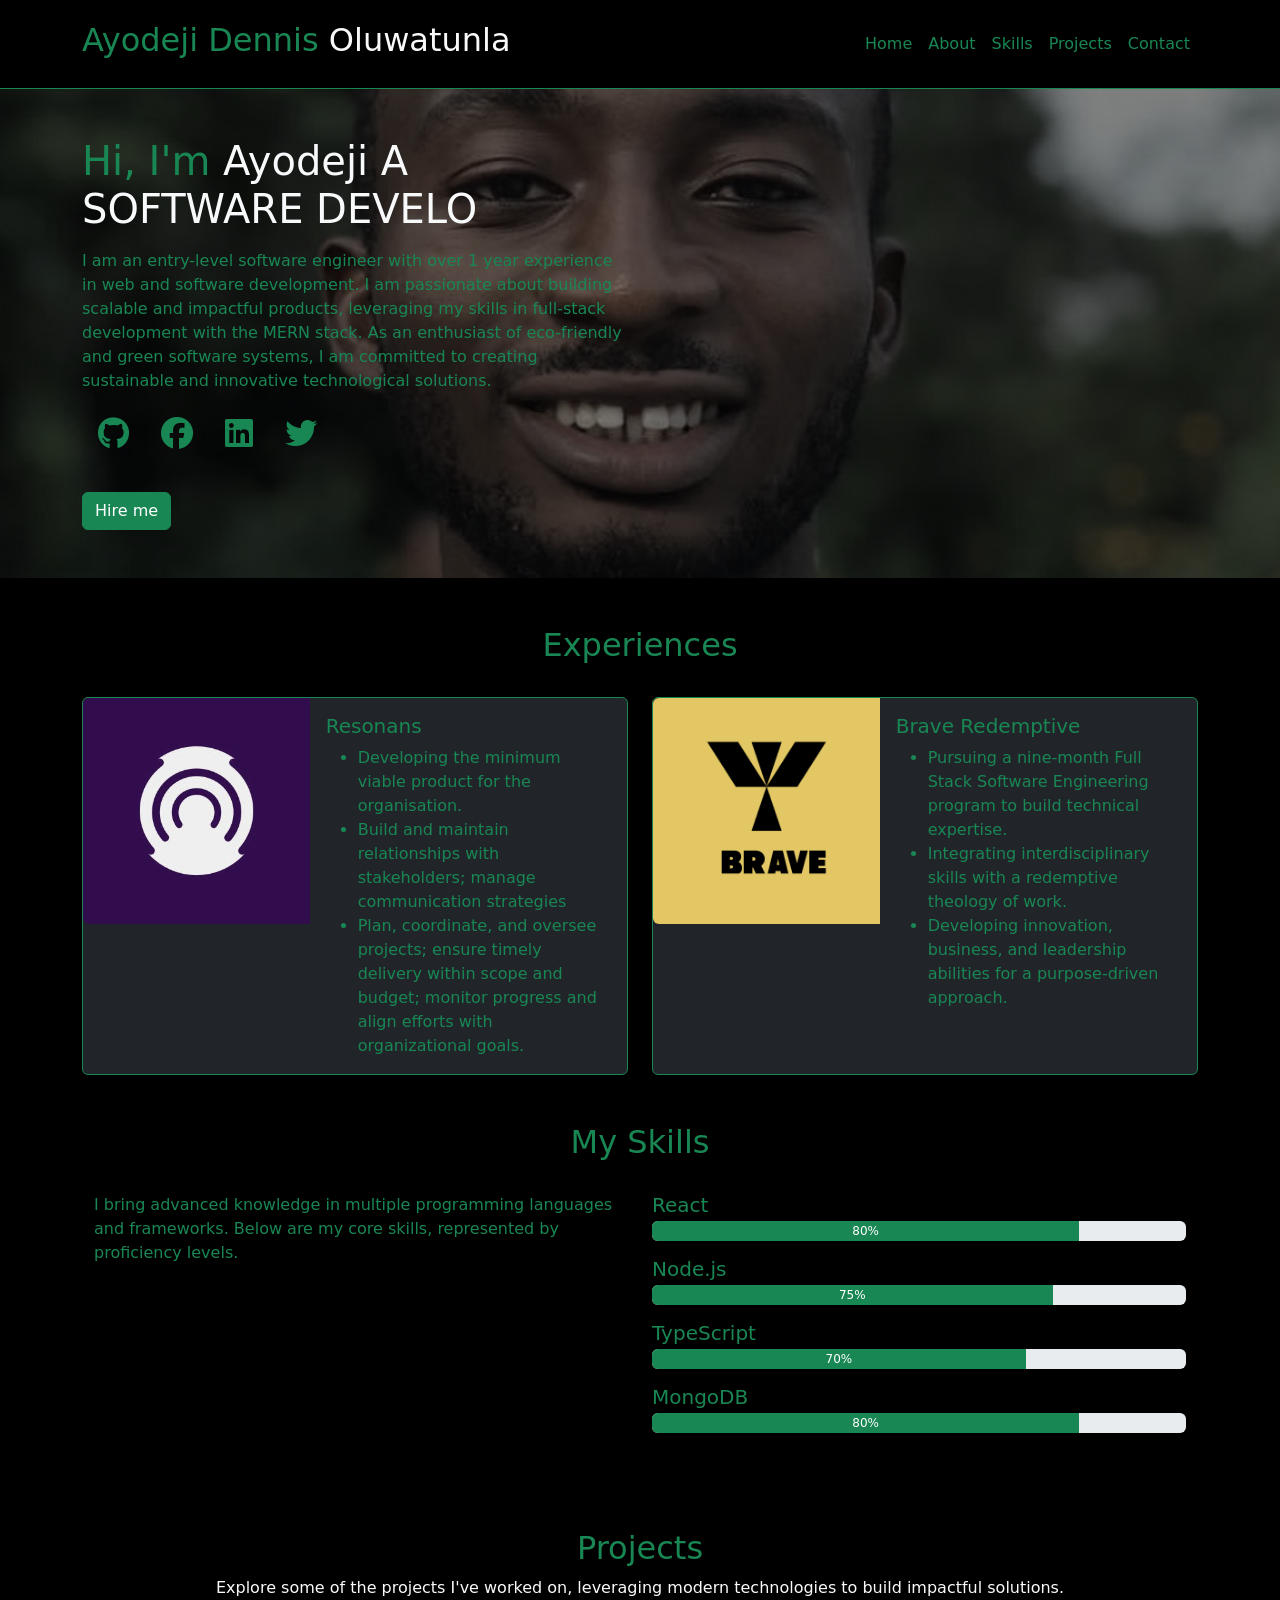
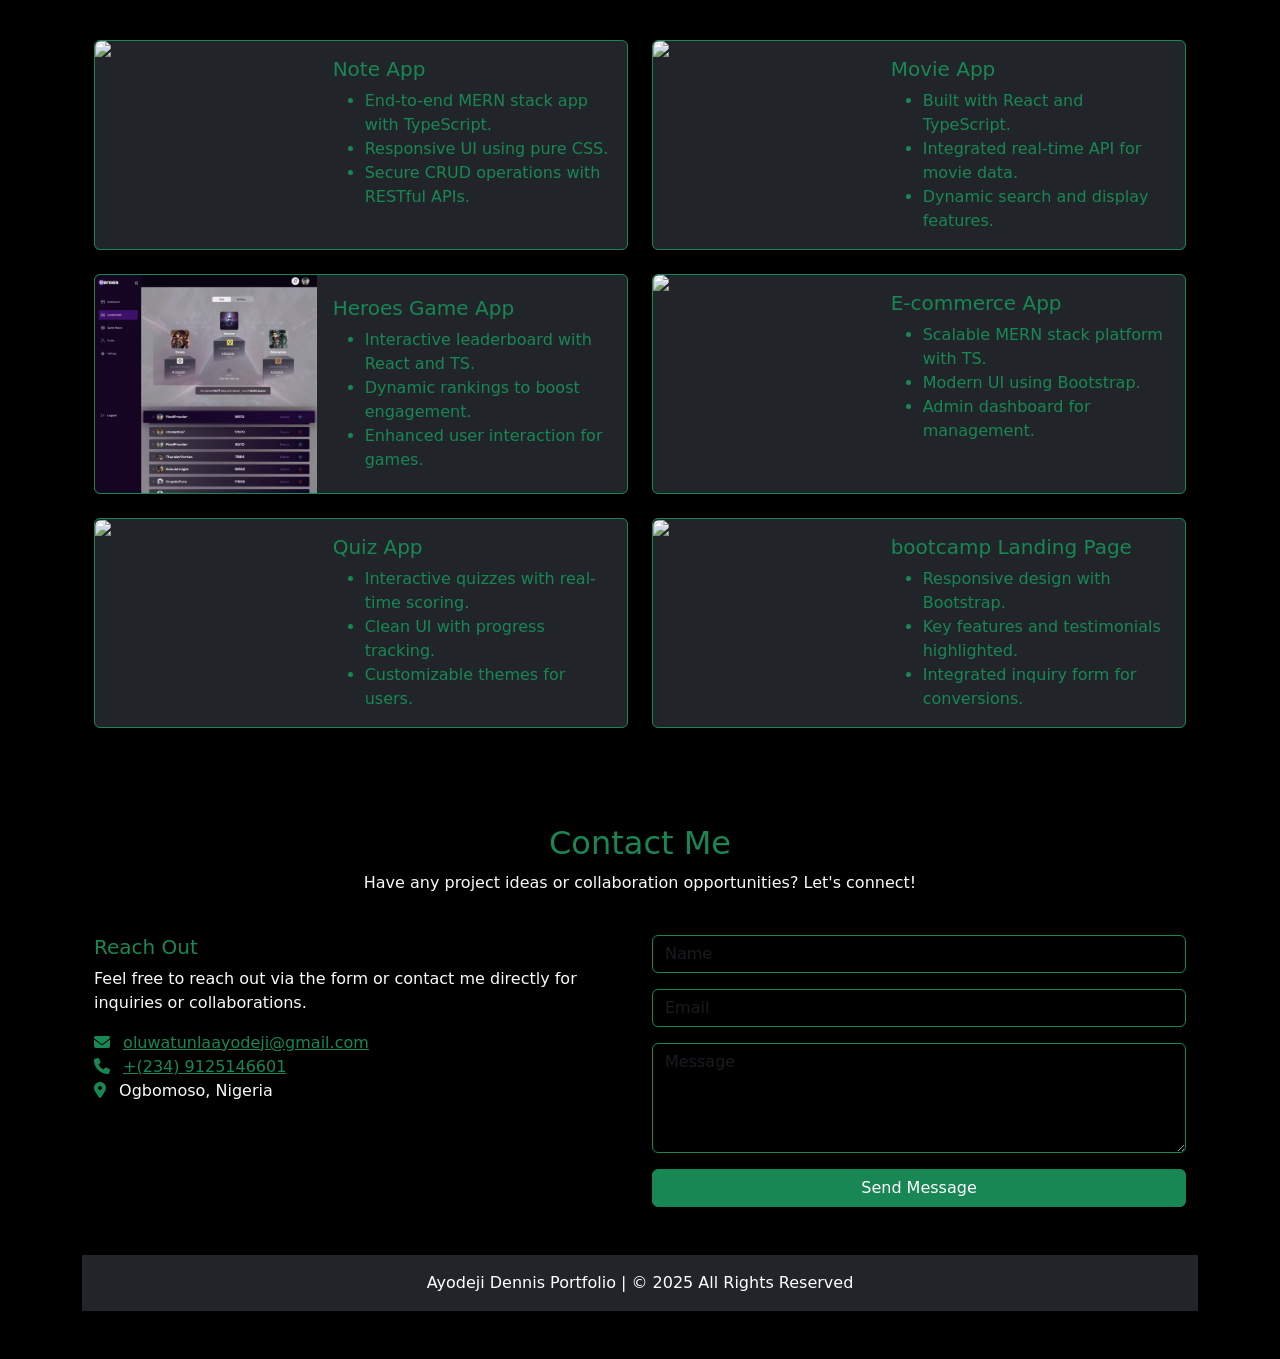
==== index.html @ 6755576b "game added" ====
<!DOCTYPE html>
<html lang="en" class="no-js">
<head>

  <head>
    <meta charset="UTF-8" />
    <meta name="viewport" content="width=device-width, initial-scale=1.0" />
    <link
      href="https://cdn.jsdelivr.net/npm/bootstrap@5.3.0-alpha1/dist/css/bootstrap.min.css"
      rel="stylesheet" />
    <link
      rel="stylesheet"
      href="https://cdnjs.cloudflare.com/ajax/libs/font-awesome/6.5.1/css/all.min.css" />
    <link rel="stylesheet" href="https://unpkg.com/aos@next/dist/aos.css" />
    <link rel="stylesheet" href="style.css" />
    <title>Ayodeji Portfolio</title>
  </head>
  <body>
    <nav
      class="navbar navbar-expand-lg bg-black sticky-top py-3 border-bottom border-success">
      <div class="container">
        <!-- Navbar Brand -->
        <a class="navbar-brand text-success" href="#">
          <h2>Ayodeji Dennis<span class="text-light"> Oluwatunla</span></h2>
        </a>

        <!-- Navbar Toggle Button -->
        <button
          class="navbar-toggler border border-success text-success"
          type="button"
          data-bs-toggle="collapse"
          data-bs-target="#navbarNav"
          aria-controls="navbarNav"
          aria-expanded="false"
          aria-label="Toggle navigation">
          <span class="navbar-toggler-icon"></span>
        </button>

        <!-- Navbar Links -->
        <div class="collapse navbar-collapse" id="navbarNav">
          <ul class="navbar-nav ms-auto">
            <li class="nav-item">
              <a
                class="nav-link text-success"
                href="#home"
                aria-label="Go to Home section"
                >Home</a
              >
            </li>
            <li class="nav-item">
              <a
                class="nav-link text-success"
                href="#about"
                aria-label="Go to About section"
                >About</a
              >
            </li>
            <li class="nav-item">
              <a
                class="nav-link text-success"
                href="#skills"
                aria-label="Go to Skills section"
                >Skills</a
              >
            </li>
            <li class="nav-item">
              <a
                class="nav-link text-success"
                href="#projects"
                aria-label="Go to Projects section"
                >Projects</a
              >
            </li>
            <li class="nav-item">
              <a
                class="nav-link text-success"
                href="#contacts"
                aria-label="Go to Contact section"
                >Contact</a
              >
            </li>
          </ul>
        </div>
      </div>
    </nav>

    <section class="main-container py-5 bg-black text-light" id="home">
      <div class="container">
        <div class="row align-items-center">
          <!-- Text Section -->
          <div class="col-md-6" data-aos="fade-left">
            <h1 class="text-success">
              Hi, I'm <span class=" typewriter-text text-light"> Ayodeji</span>
            </h1>
            <div class="typewriter my-3">
             
            </div>
            <p class="text-success">
              I am an entry-level software engineer with over 1 year 
              experience in web and software development. I am passionate about
              building scalable and impactful products, leveraging my skills in
              full-stack development with the MERN stack. As an enthusiast of
              eco-friendly and green software systems, I am committed to
              creating sustainable and innovative technological solutions.
            </p>
            <!-- Social Links -->
            <div
              class="social-links d-flex justify-content-center justify-content-md-start flex-wrap mt-4">
              <a
                href="https://github.com/luwaden"
                class="text-success px-3 mb-3"
                aria-label="GitHub">
                <i class="fa-brands fa-github fa-2x"></i>
              </a>
              <a
                href="https://facebook.com/dennis-oluwatunla"
                class="text-success px-3"
                aria-label="Facebook">
                <i class="fa-brands fa-facebook fa-2x"></i>
              </a>
              <a
                href="https://www.linkedin.com/in/ayodeji-dennis-oluwatunla/"
                class="text-success px-3"
                aria-label="LinkedIn">
                <i class="fa-brands fa-linkedin fa-2x"></i>
              </a>
              <a
                href="https://x.com/Luwaden1"
                class="text-success px-3"
                aria-label="Twitter">
                <i class="fa-brands fa-twitter fa-2x"></i>
              </a>
            </div>
            <!-- Call to Action Button -->
            <a href="wa.me/+2349125146601">
              <button
                class="btn btn-success mt-4"
                aria-label="Hire me through WhatsApp">
                Hire me
              </button>
            </a>
          </div>
        </div>
      </div>
    </section>

    <!-- experiences -->

    <section
      class="project py-5 bg-black"
      id="projects"
      aria-label="View my projects">
      <div class="container">
        <!-- Section Heading -->
        <div class="row mb-4">
          <div class="col text-center">
            <h2 class="text-success">Experiences</h2>
          </div>
        </div>

        <!-- Experiences Grid -->
        <section class="row row-cols-1 row-cols-md-2 g-4">
          <!-- Experiences Template -->
          <div class="col">
            <a
              href="https://www.linkedin.com/company/theresonans/"
              class="text-decoration-none">
              <div
                class="card h-100 border border-success rounded shadow-sm hover-effect bg-dark">
                <div class="row g-0">
                  <div class="col-md-5">
<img
  src="/img/resonan  2.jpg"
  alt="Note App Preview"
  class="img-fluid rounded-start" />

                  </div>
                  <div class="col-md-7 d-flex align-items-center">
                    <div class="card-body text-success">
                      <h5 class="card-title">Resonans</h5>
                      <ul class="mb-0">
                        <li>Developing the minimum viable product for the organisation.</li>
                        <li>Build and maintain relationships with stakeholders; manage communication strategies</li>
                        <li>Plan, coordinate, and oversee projects; ensure timely delivery within scope and budget; monitor progress and align efforts with organizational goals.</li>
                      </ul>
                    </div>
                  </div>
                </div>
              </div>
            </a>
          </div>

          <!-- Movie App -->
          <div class="col">
            <a href="https://www.linkedin.com/company/braveredemptive/" class="text-decoration-none">
              <div
                class="card h-100 border border-success rounded shadow-sm hover-effect bg-dark">
                <div class="row g-0">
                  <div class="col-md-5">
<img
  src="/img/Brave_logo.png"
  alt="Movie App Preview"
  class="img-fluid rounded-start" />

                  </div>
                  <div class="col-md-7 d-flex align-items-center">
                    <div class="card-body text-success">
                      <h5 class="card-title">Brave Redemptive</h5>
                      <ul class="mb-0">
                        <li>Pursuing a nine-month Full Stack Software Engineering program to build technical expertise.</li>
                        <li>Integrating interdisciplinary skills with a redemptive theology of work.</li>
                        <li>Developing innovation, business, and leadership abilities for a purpose-driven approach.</li>
                      </ul>
                    </div>
                  </div>
                </div>
              </div>
            </a>
          </div>
        </section>
         
          
    <!-- Skills Section -->
    <section
      class="skills py-5 bg-black text-success"
      id="skills"
      aria-label="Know my core skills">
      <div class="container">
        <!-- Section Heading -->
        <div class="row mb-4" data-aos="fade-up">
          <div class="col text-center">
            <h2>My Skills</h2>
          </div>
        </div>

        <!-- Skills Description -->
        <div class="row">
          <div class="col-md-6" data-aos="fade-right">
            <p>
              I bring advanced knowledge in multiple programming languages and
              frameworks. Below are my core skills, represented by proficiency
              levels.
            </p>
          </div>

          <!-- Skills Progress Bars -->
          <div class="col-md-6">
            <div class="row gy-3">
              <!-- React -->
              <div class="col-12" data-aos="fade-up">
                <h5 class="mb-1">React</h5>
                <div class="progress" style="height: 20px">
                  <div
                    class="progress-bar bg-success"
                    role="progressbar"
                    style="width: 80%"
                    aria-valuenow="80"
                    aria-valuemin="0"
                    aria-valuemax="100">
                    80%
                  </div>
                </div>
              </div>
              <!-- Node.js -->
              <div class="col-12" data-aos="fade-up" data-aos-delay="100">
                <h5 class="mb-1">Node.js</h5>
                <div class="progress" style="height: 20px">
                  <div
                    class="progress-bar bg-success"
                    role="progressbar"
                    style="width: 75%"
                    aria-valuenow="75"
                    aria-valuemin="0"
                    aria-valuemax="100">
                    75%
                  </div>
                </div>
              </div>
              <!-- TypeScript -->
              <div class="col-12" data-aos="fade-up" data-aos-delay="200">
                <h5 class="mb-1">TypeScript</h5>
                <div class="progress" style="height: 20px">
                  <div
                    class="progress-bar bg-success"
                    role="progressbar"
                    style="width: 70%"
                    aria-valuenow="70"
                    aria-valuemin="0"
                    aria-valuemax="100">
                    70%
                  </div>
                </div>
              </div>
              <!-- MongoDB -->
              <div class="col-12" data-aos="fade-up" data-aos-delay="300">
                <h5 class="mb-1">MongoDB</h5>
                <div class="progress" style="height: 20px">
                  <div
                    class="progress-bar bg-success"
                    role="progressbar"
                    style="width: 80%"
                    aria-valuenow="60"
                    aria-valuemin="0"
                    aria-valuemax="100">
                    80%
                  </div>
                </div>
              </div>
            </div>
          </div>
        </div>
      </div>
    </section>

    <!-- Project section -->
    <section
      class="project py-5 bg-black"
      id="projects"
      aria-label="View my projects">
      <div class="container">
        <!-- Section Heading -->
        <div class="row mb-4">
          <div class="col text-center">
            <h2 class="text-success">Projects</h2>
            <p class="text-light">
              Explore some of the projects I've worked on, leveraging modern
              technologies to build impactful solutions.
            </p>
          </div>
        </div>

        <!-- Projects Grid -->
        <div class="row row-cols-1 row-cols-md-2 g-4">
          <!-- Project Card Template -->
          <div class="col">
            <a href="note-app.html" class="text-decoration-none">
              <div
                class="card h-100 border border-success rounded shadow-sm hover-effect bg-dark">
                <div class="row g-0">
                  <div class="col-md-5">
                    <img
                      src="https://plus.unsplash.com/premium_photo-1681487870238-4a2dfddc6bcb?w=500&auto=format&fit=crop&q=60"
                      alt="Note App Preview"
                      class="img-fluid h-100 rounded-start" />
                  </div>
                  <div class="col-md-7 d-flex align-items-center">
                    <div class="card-body text-success">
                      <h5 class="card-title">Note App</h5>
                      <ul class="mb-0">
                        <li>End-to-end MERN stack app with TypeScript.</li>
                        <li>Responsive UI using pure CSS.</li>
                        <li>Secure CRUD operations with RESTful APIs.</li>
                      </ul>
                    </div>
                  </div>
                </div>
              </div>
            </a>
          </div>

          <!-- Movie App -->
          <div class="col">
            <a href="movie-app.html" class="text-decoration-none">
              <div
                class="card h-100 border border-success rounded shadow-sm hover-effect bg-dark">
                <div class="row g-0">
                  <div class="col-md-5">
                    <img
                      src="https://images.unsplash.com/photo-1735212769704-d03b95dd1a14?w=500&auto=format&fit=crop&q=60"
                      alt="Movie App Preview"
                      class="img-fluid h-100 rounded-start" />
                  </div>
                  <div class="col-md-7 d-flex align-items-center">
                    <div class="card-body text-success">
                      <h5 class="card-title">Movie App</h5>
                      <ul class="mb-0">
                        <li>Built with React and TypeScript.</li>
                        <li>Integrated real-time API for movie data.</li>
                        <li>Dynamic search and display features.</li>
                      </ul>
                    </div>
                  </div>
                </div>
              </div>
            </a>
          </div>

          <!-- Heroes Game App -->
          <div class="col">
            <a href="heroes-game-app.html" class="text-decoration-none">
              <div
                class="card h-100 border border-success rounded shadow-sm hover-effect bg-dark">
                <div class="row g-0">
                  <div class="col-md-5">
                    <img
                      src="/img/WhatsApp Image 2025-01-23 at 00.24.17.jpeg"
                      alt="Heroes Game App Preview"
                      class="img-fluid h-100 rounded-start" />
                  </div>
                  <div class="col-md-7 d-flex align-items-center">
                    <div class="card-body text-success">
                      <h5 class="card-title">Heroes Game App</h5>
                      <ul class="mb-0">
                        <li>Interactive leaderboard with React and TS.</li>
                        <li>Dynamic rankings to boost engagement.</li>
                        <li>Enhanced user interaction for games.</li>
                      </ul>
                    </div>
                  </div>
                </div>
              </div>
            </a>
          </div>

          <!-- E-commerce App -->
          <div class="col">
            <a href="ecommerce-app.html" class="text-decoration-none">
              <div
                class="card h-100 border border-success rounded shadow-sm hover-effect bg-dark">
                <div class="row g-0">
                  <div class="col-md-5">
                    <img
                      src="https://plus.unsplash.com/premium_photo-1683758825237-de2f8946dd91?w=500&auto=format&fit=crop&q=60"
                      alt="E-commerce App Preview"
                      class="img-fluid h-100 rounded-start" />
                  </div>
                  <div class="col-md-7 d-flex align-items-center">
                    <div class="card-body text-success">
                      <h5 class="card-title">E-commerce App</h5>
                      <ul class="mb-0">
                        <li>Scalable MERN stack platform with TS.</li>
                        <li>Modern UI using Bootstrap.</li>
                        <li>Admin dashboard for management.</li>
                      </ul>
                    </div>
                  </div>
                </div>
              </div>
            </a>
          </div>

          <div class="col">
            <a
              href="https://site-quiz-app.netlify.app/"
              class="text-decoration-none">
              <div
                class="card h-100 border border-success rounded shadow-sm hover-effect bg-dark">
                <div class="row g-0">
                  <div class="col-md-5">
                    <img
                      src="https://img.freepik.com/free-vector/web-questions-help-support-page-design_1017-26766.jpg?uid=R184024192&ga=GA1.1.1900077938.1737512940&semt=ais_hybrid"
                      alt="Quiz App Preview"
                      class="img-fluid h-100 rounded-start" />
                  </div>
                  <div class="col-md-7 d-flex align-items-center">
                    <div class="card-body text-success">
                      <h5 class="card-title">Quiz App</h5>
                      <ul class="mb-0">
                        <li>Interactive quizzes with real-time scoring.</li>
                        <li>Clean UI with progress tracking.</li>
                        <li>Customizable themes for users.</li>
                      </ul>
                    </div>
                  </div>
                </div>
              </div>
            </a>
          </div>

          <div class="col">
            <a
              href="https://bootcamp-landingpage.netlify.app/"
              class="text-decoration-none">
              <div
                class="card h-100 border border-success rounded shadow-sm hover-effect bg-dark">
                <div class="row g-0">
                  <div class="col-md-5">
                    <img
                      src="https://plus.unsplash.com/premium_photo-1720746439912-d1329b89beba?w=500&auto=format&fit=crop&q=60&ixlib=rb-4.0.3&ixid=M3wxMjA3fDB8MHxzZWFyY2h8OXx8Ym9vdGNhbXAlMjBhcHB8ZW58MHx8MHx8fDA%3D/"
                      alt="Movie App Preview"
                      class="img-fluid h-100 rounded-start" />
                  </div>
                  <div class="col-md-7 d-flex align-items-center">
                    <div class="card-body text-success">
                      <h5 class="card-title">bootcamp Landing Page</h5>
                      <ul class="mb-0">
                        <li>Responsive design with Bootstrap.</li>
                        <li>Key features and testimonials highlighted.</li>
                        <li>Integrated inquiry form for conversions.</li>
                      </ul>
                    </div>
                  </div>
                </div>
              </div>
            </a>
          </div>
        </div>
      </div>
    </section>

    <!-- Contact Section -->
    <section class="contact py-5 bg-black text-success" id="contacts">
      <div class="container">
        <!-- Section Heading -->
        <div class="row mb-4" data-aos="fade-up">
          <div class="col text-center">
            <h2>Contact Me</h2>
            <p class="text-light">
              Have any project ideas or collaboration opportunities? Let's
              connect!
            </p>
          </div>
        </div>

        <!-- Contact Info and Form -->
        <div class="row text-center text-md-start">
          <!-- Contact Information -->
          <div class="col-md-6 mb-4 mb-md-0" data-aos="fade-right">
            <h5>Reach Out</h5>
            <p class="text-light">
              Feel free to reach out via the form or contact me directly for
              inquiries or collaborations.
            </p>
            <ul class="list-unstyled">
              <li>
                <i class="fa-solid fa-envelope me-2"></i>
                <a href="mailto:your-email@example.com" class="text-success"
                  >oluwatunlaayodeji@gmail.com</a
                >
              </li>
              <li>
                <i class="fa-solid fa-phone me-2"></i>
                <a href="tel:+1234567890" class="text-success"
                  >+(234) 9125146601</a
                >
              </li>
              <li>
                <i class="fa-solid fa-location-dot me-2"></i>
                <span class="text-light">Ogbomoso, Nigeria </span>
              </li>
            </ul>
          </div>

          <!-- Contact Form -->
          <div class="col-md-6" data-aos="fade-left">
            <form>
              <div class="mb-3">
                <input
                  type="text"
                  class="form-control border-success bg-black text-success"
                  placeholder="Name"
                  required />
              </div>
              <div class="mb-3">
                <input
                  type="email"
                  class="form-control border-success bg-black text-success"
                  placeholder="Email"
                  required />
              </div>
              <div class="mb-3">
                <textarea
                  class="form-control border-success bg-black text-success"
                  rows="4"
                  placeholder="Message"
                  required></textarea>
              </div>
              <button type="submit" class="btn btn-success w-100">
                Send Message
              </button>
            </form>
          </div>
        </div>
      </div>
    </section>

    <!-- Footer -->
    <footer class="bg-dark text-white py-3 text-center">
      Ayodeji Dennis Portfolio | &#169; 2025 All Rights Reserved
    </footer>

    <script src="https://cdn.jsdelivr.net/npm/bootstrap@5.3.0-alpha1/dist/js/bootstrap.bundle.min.js"></script>
    <script src="https://unpkg.com/aos@next/dist/aos.js"></script>
    <script>
      AOS.init();
    </script>
    <script src="script.js"></script>
  </body>
</html>
---- style.css ----
/* Navbar styles */
.navbar-toggler:hover {
  background-color: #32cd32; /* Green background on hover */
}
.nav-link:hover {
  color: #fff !important; /* White text on hover */
}

/* Main container styles */
.main-container {
  position: relative;
  color: #32cd32;
  overflow: hidden; /* Ensure no overflow from pseudo-elements */
}

.main-container::before {
  content: "";
  position: absolute;
  top: 0;
  left: 0;
  width: 100%;
  height: 100%;
  background: url("/img/dennis - Copy.jpg") no-repeat center center/cover;
  filter: grayscale(50%);
  transition: filter 0.3s ease-in-out;
  z-index: 1;
}

.main-container::after {
  content: "";
  position: absolute;
  top: 0;
  left: 0;
  width: 100%;
  height: 100%;
  background: rgba(0, 0, 0, 0.5); /* Black overlay with 50% opacity */
  z-index: 2; /* Above the background image */
}

.main-container:hover::before {
  filter: grayscale(0%);
}

.main-container .container {
  position: relative;
  z-index: 3; /* Ensure text appears above both overlay and background */
  color: inherit; /* Maintain text color */
}

/* Social links styles */
.social-links a {
  transition: transform 0.3s ease;
}

.social-links a:hover {
  transform: scale(1.2);
}

/* Project box styles */
.project-box {
  min-height: 300px;
  display: flex;
  flex-direction: column;
  justify-content: space-between;
  transition: transform 0.3s ease, box-shadow 0.3s ease;
}

.project-box:hover {
  transform: scale(1.05);
  box-shadow: 0 10px 20px rgba(50, 205, 50, 0.2);
}

.project-box img {
  object-fit: cover;
  /* height: 100%; */ /* Removed to prevent stretching */
}

/* Card hover effects */
.card:hover {
  transform: scale(1.05); /* Slightly increase size */
  transition: transform 0.3s ease-in-out; /* Smooth zoom effect */
}

.card {
  transition: transform 0.3s ease-in-out; /* Smooth transition on hover */
}

/* Form control focus styles */
.form-control:focus {
  border-color: #32cd32; /* Green border on focus */
  box-shadow: 0 0 5px rgba(50, 205, 50, 0.8);
}

/* Button hover styles */
.btn-success:hover {
  background-color: transparent;
  color: #32cd32;
  border: 2px solid #32cd32;
}

/* Apply grayscale to all images */
img {
  filter: grayscale(50%);
  transition: filter 0.3s ease-in-out;
  max-width: 100%; /* Ensure images are responsive */
  height: auto; /* Maintain aspect ratio */
}

/* Remove grayscale on hover */
img:hover {
  filter: grayscale(0%);
}

/* Specific styling for the About Me image */
#home img {
  filter: grayscale(100%);
  transition: filter 0.3s ease-in-out;
}

#home img:hover {
  filter: grayscale(0%);
}
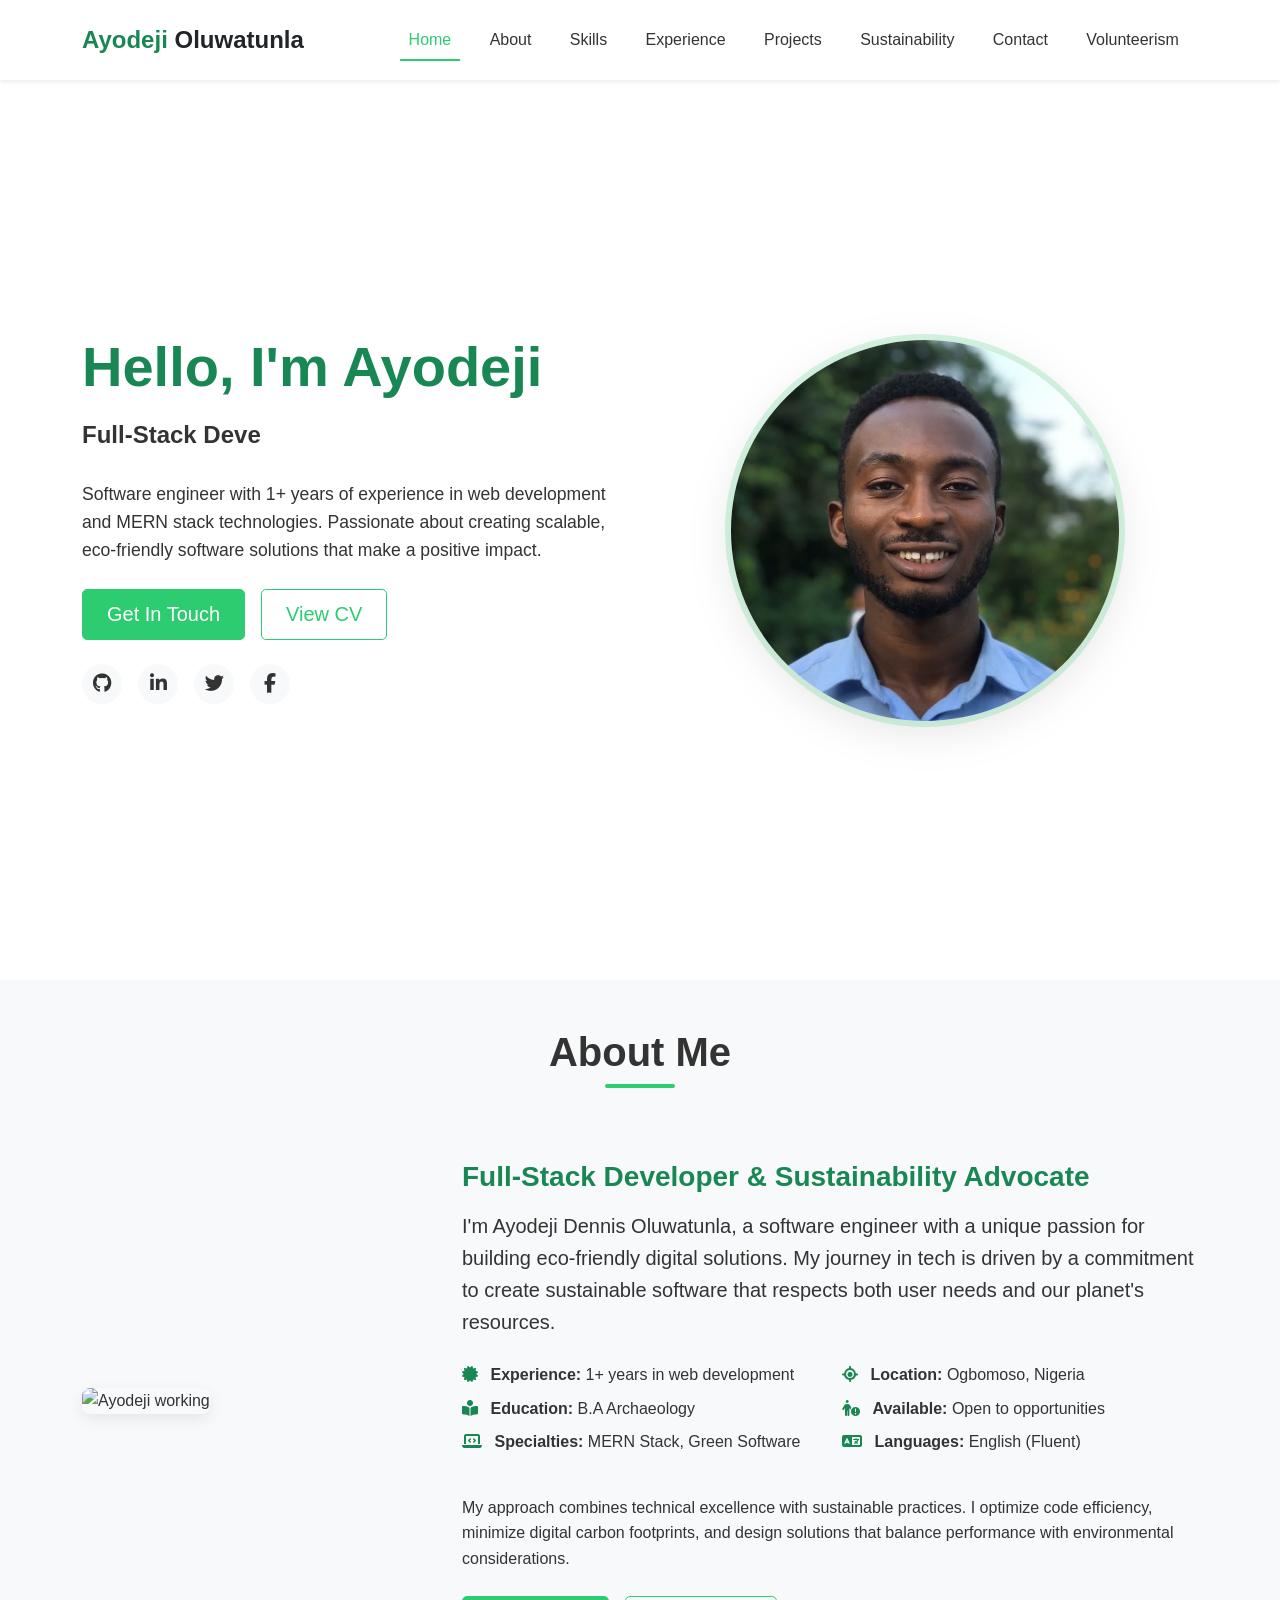
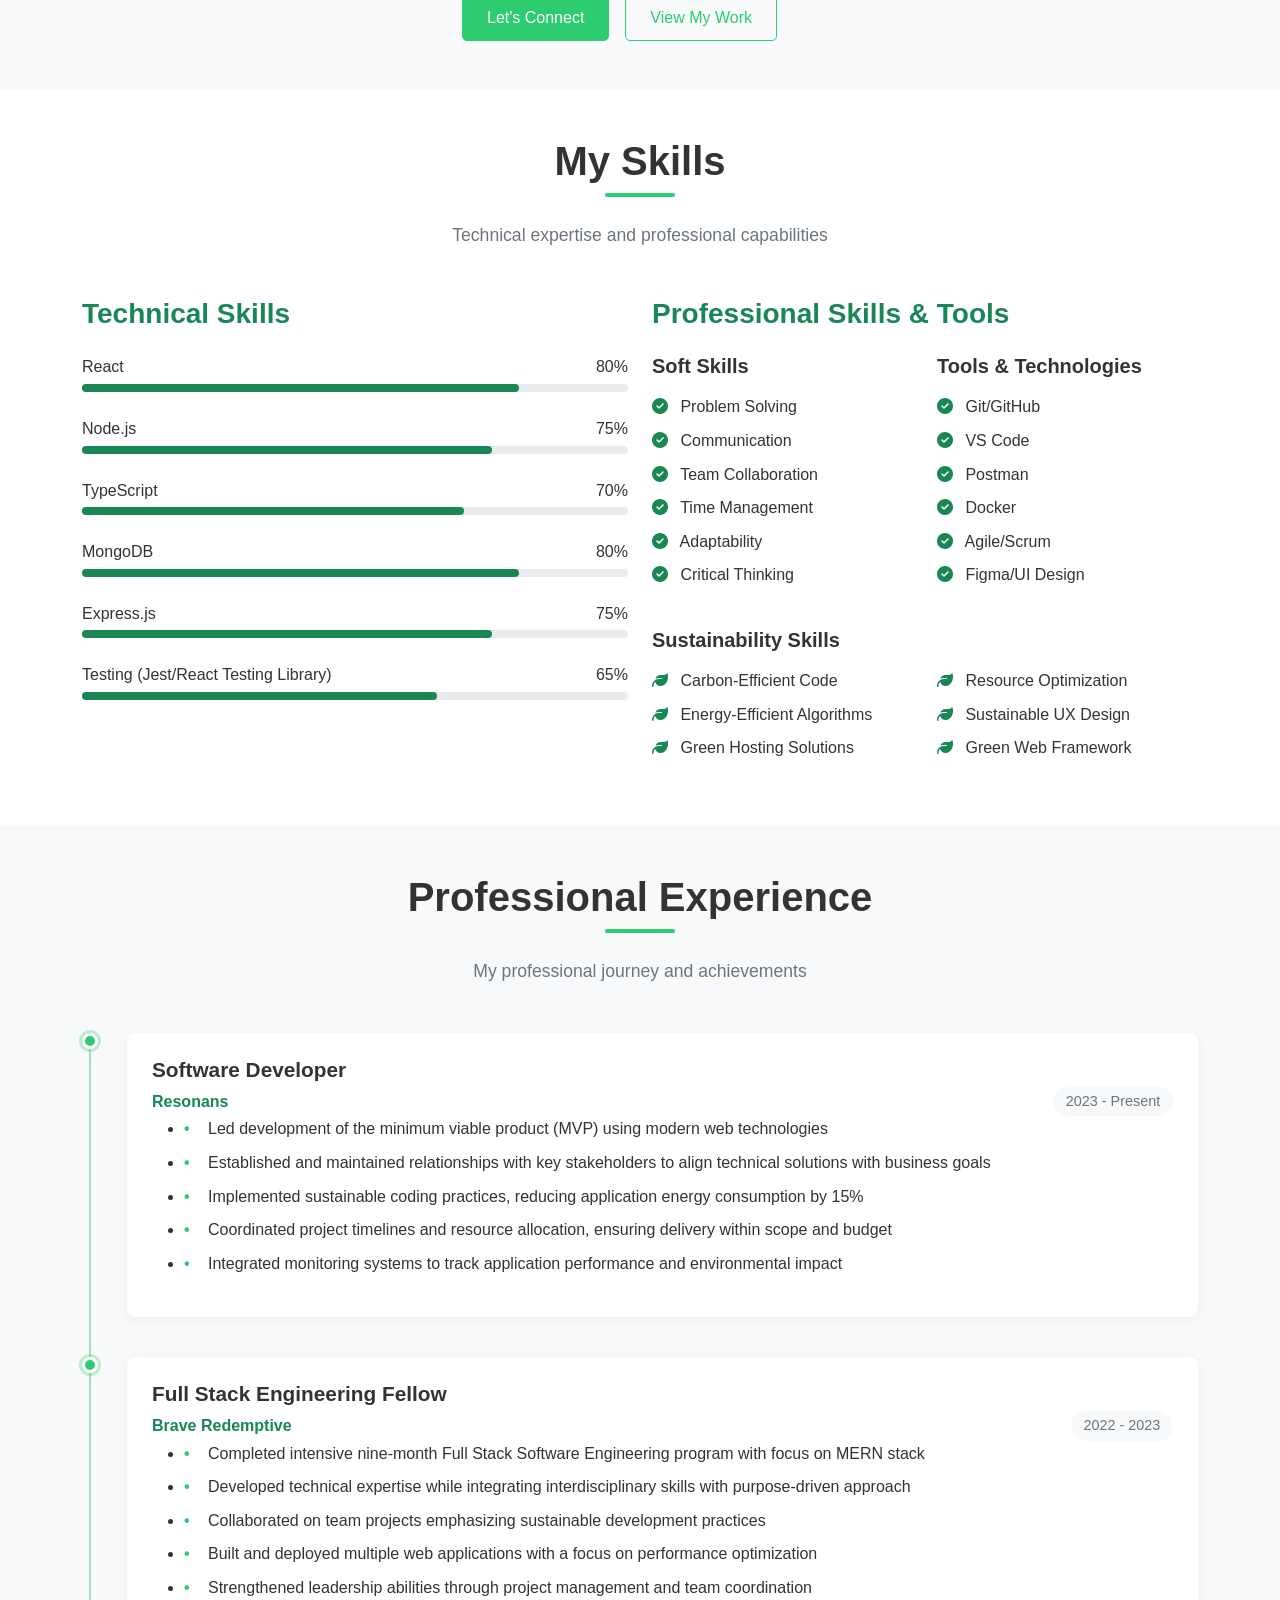
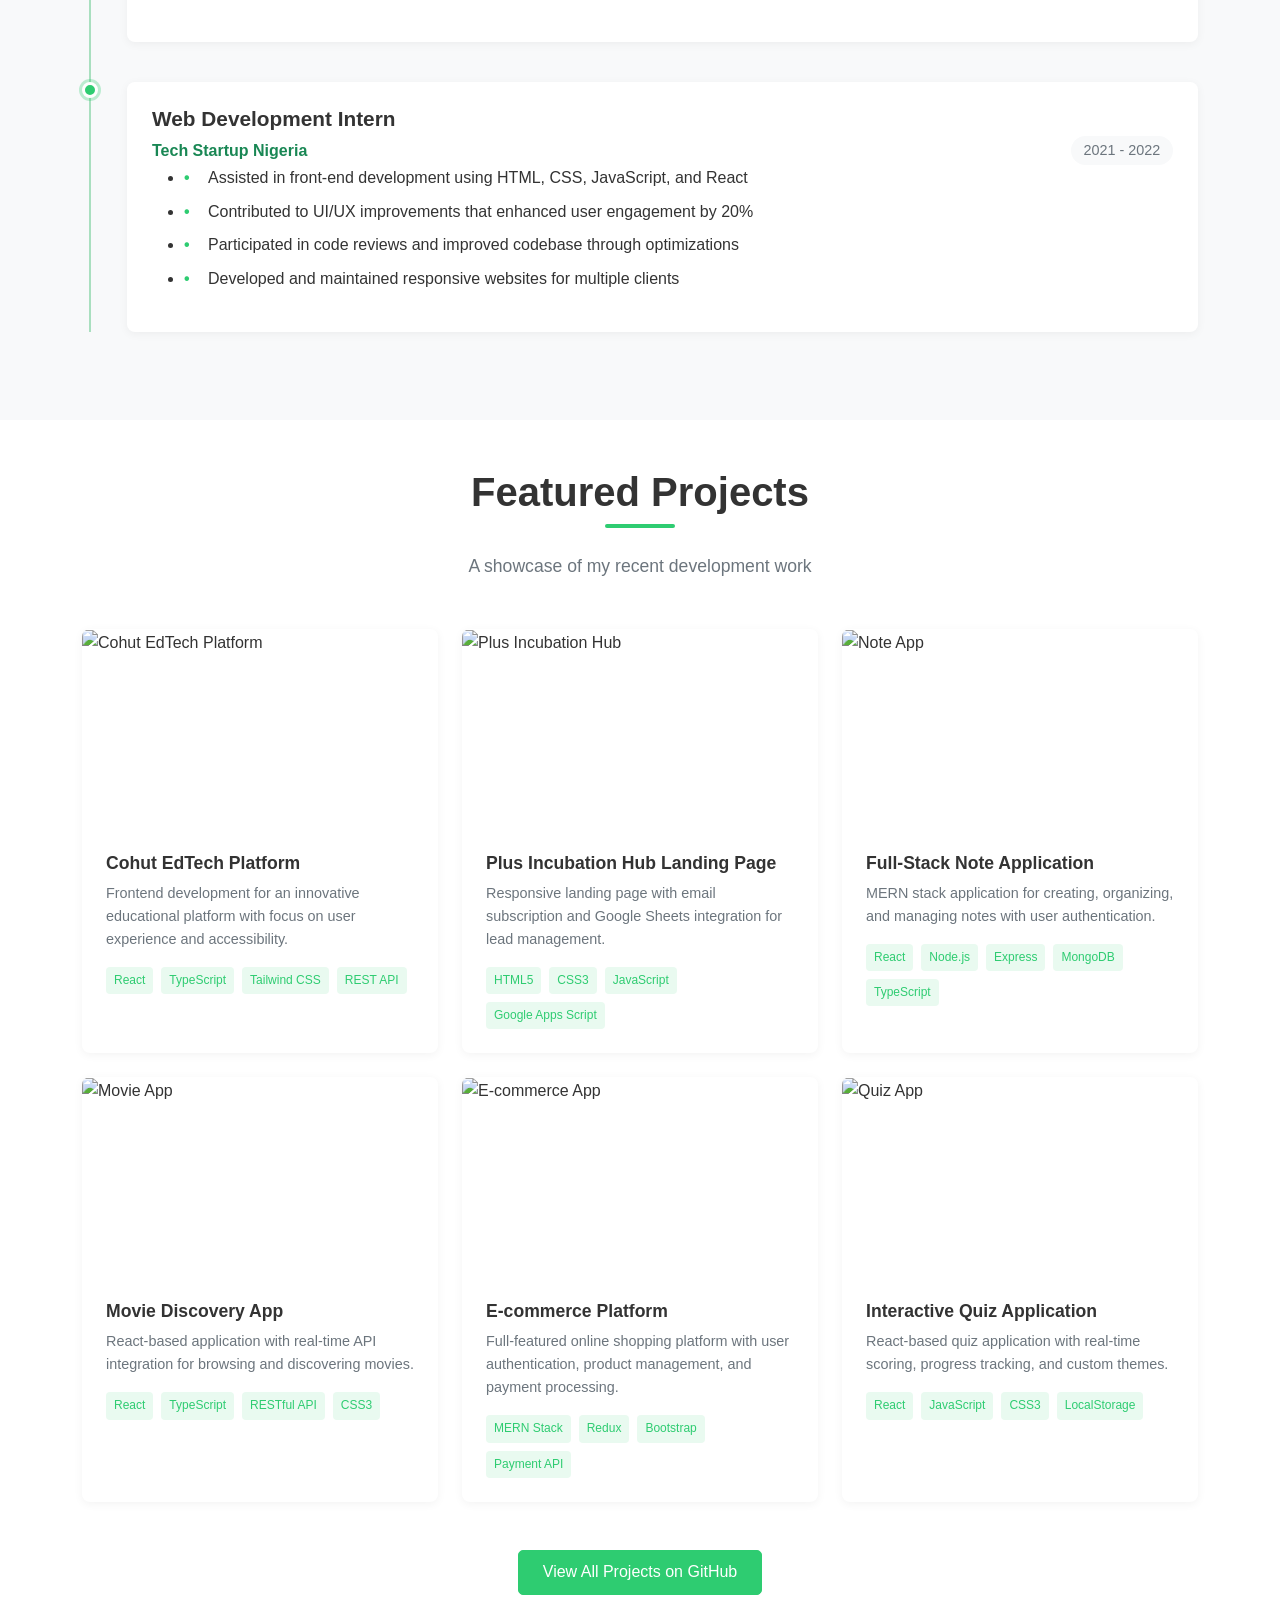
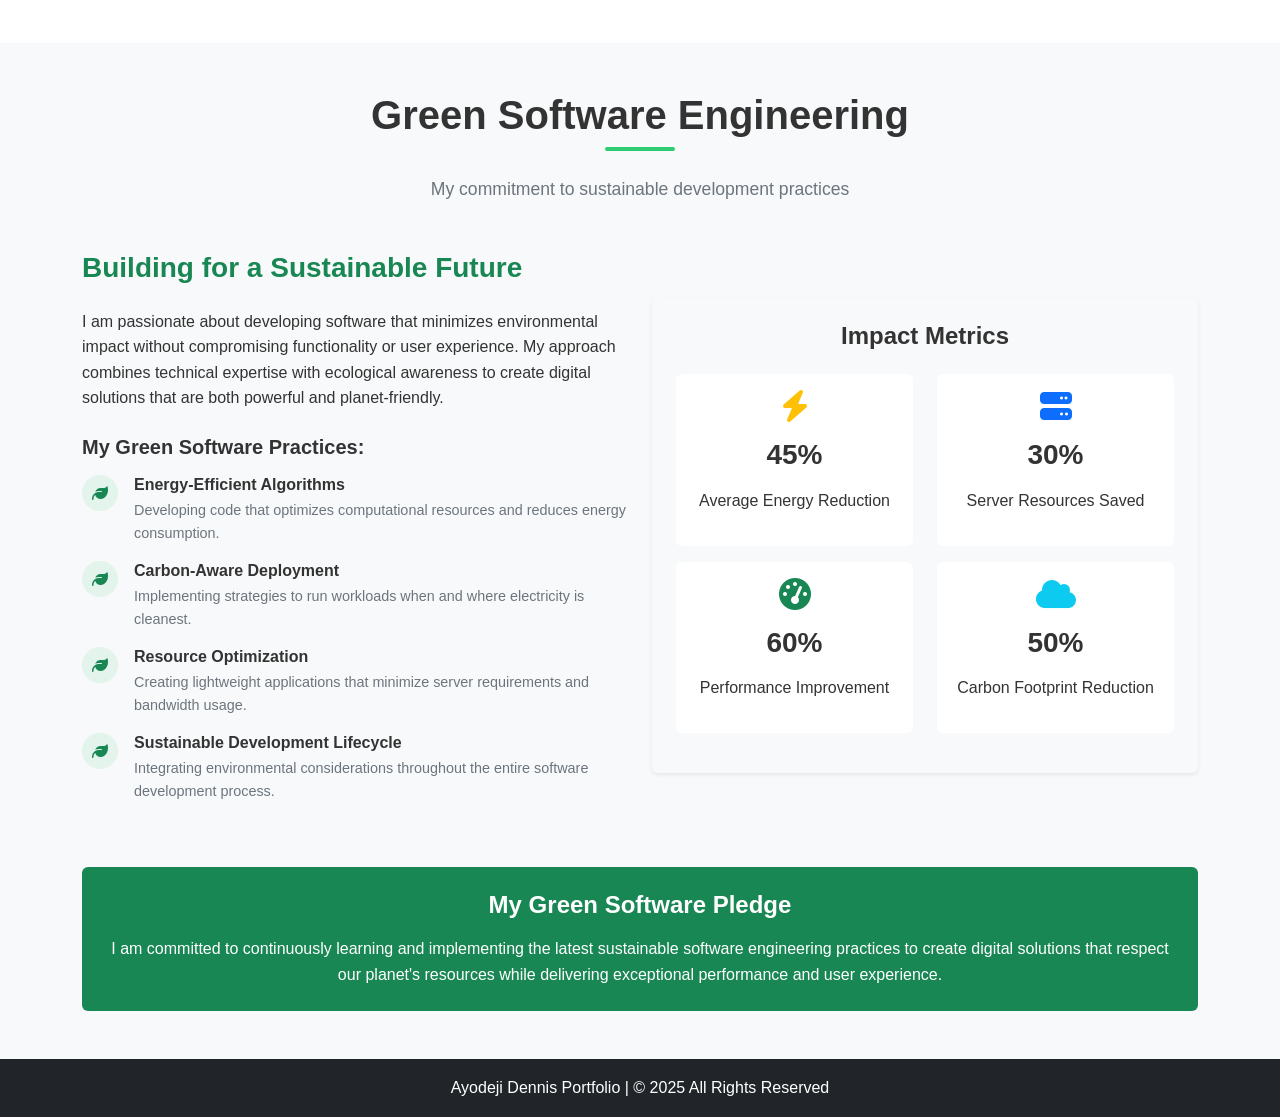
==== commit b1dc34e7: "updated" ====
--- a/index.html
+++ b/index.html
@@ -1,589 +1,687 @@
 <!DOCTYPE html>
-<html lang="en" class="no-js">
+<html lang="en">
 <head>
-
-  <head>
-    <meta charset="UTF-8" />
-    <meta name="viewport" content="width=device-width, initial-scale=1.0" />
-    <link
-      href="https://cdn.jsdelivr.net/npm/bootstrap@5.3.0-alpha1/dist/css/bootstrap.min.css"
-      rel="stylesheet" />
-    <link
-      rel="stylesheet"
-      href="https://cdnjs.cloudflare.com/ajax/libs/font-awesome/6.5.1/css/all.min.css" />
-    <link rel="stylesheet" href="https://unpkg.com/aos@next/dist/aos.css" />
-    <link rel="stylesheet" href="style.css" />
-    <title>Ayodeji Portfolio</title>
-  </head>
-  <body>
-    <nav
-      class="navbar navbar-expand-lg bg-black sticky-top py-3 border-bottom border-success">
-      <div class="container">
-        <!-- Navbar Brand -->
-        <a class="navbar-brand text-success" href="#">
-          <h2>Ayodeji Dennis<span class="text-light"> Oluwatunla</span></h2>
-        </a>
-
-        <!-- Navbar Toggle Button -->
-        <button
-          class="navbar-toggler border border-success text-success"
-          type="button"
-          data-bs-toggle="collapse"
-          data-bs-target="#navbarNav"
-          aria-controls="navbarNav"
-          aria-expanded="false"
-          aria-label="Toggle navigation">
-          <span class="navbar-toggler-icon"></span>
-        </button>
-
-        <!-- Navbar Links -->
-        <div class="collapse navbar-collapse" id="navbarNav">
-          <ul class="navbar-nav ms-auto">
-            <li class="nav-item">
-              <a
-                class="nav-link text-success"
-                href="#home"
-                aria-label="Go to Home section"
-                >Home</a
-              >
+  <meta charset="UTF-8" />
+  <meta name="viewport" content="width=device-width, initial-scale=1.0" />
+  <meta name="description" content="Ayodeji Dennis Oluwatunla - Software Engineer specializing in sustainable tech solutions">
+  <meta name="keywords" content="software engineer, web developer, green tech, sustainable software, MERN stack">
+  
+  <!-- Favicon -->
+  <link rel="icon" href="favicon.ico" type="image/x-icon">
+  
+  <!-- Stylesheets -->
+  <link href="https://cdn.jsdelivr.net/npm/bootstrap@5.3.0-alpha1/dist/css/bootstrap.min.css" rel="stylesheet" />
+  <link rel="stylesheet" href="https://cdnjs.cloudflare.com/ajax/libs/font-awesome/6.5.1/css/all.min.css" />
+  <link rel="stylesheet" href="https://unpkg.com/aos@next/dist/aos.css" />
+  <link rel="stylesheet" href="new.css" />
+  
+  <title>Ayodeji Dennis Oluwatunla | Sustainable Software Engineer</title>
+</head>
+
+<body>
+  <!-- Navigation -->
+  <nav class="navbar navbar-expand-lg sticky-top py-3 shadow-sm">
+    <div class="container">
+      <!-- Logo/Brand -->
+      <a class="navbar-brand fw-bold" href="#">
+        <span class="text-success">Ayodeji</span> <span class="text-dark">Oluwatunla</span>
+      </a>
+
+      <!-- Responsive Toggle Button -->
+      <button class="navbar-toggler border border-success" type="button" data-bs-toggle="collapse"
+        data-bs-target="#navbarNav" aria-expanded="false" aria-label="Toggle navigation">
+        <span class="navbar-toggler-icon"></span>
+      </button>
+
+      <!-- Navigation Links -->
+      <div class="collapse navbar-collapse" id="navbarNav">
+        <ul class="navbar-nav ms-auto">
+          <li class="nav-item">
+            <a class="nav-link fw-medium" href="#home">Home</a>
+          </li>
+          <li class="nav-item">
+            <a class="nav-link fw-medium" href="#about">About</a>
+          </li>
+          <li class="nav-item">
+            <a class="nav-link fw-medium" href="#skills">Skills</a>
+          </li>
+          <li class="nav-item">
+            <a class="nav-link fw-medium" href="#experience">Experience</a>
+          </li>
+          <li class="nav-item">
+            <a class="nav-link fw-medium" href="#projects">Projects</a>
+          </li>
+          <li class="nav-item">
+            <a class="nav-link fw-medium" href="#sustainability">Sustainability</a>
+          </li>
+          <li class="nav-item">
+            <a class="nav-link fw-medium" href="#contact">Contact</a>
+          </li>
+          <li class="nav-item">
+            <a class="nav-link fw-medium" href="volunteerism.html">Volunteerism</a>
+          </li>
+        </ul>
+      </div>
+    </div>
+  </nav>
+
+  <!-- Hero Section -->
+  <section class="hero py-5" id="home">
+    <div class="container">
+      <div class="row align-items-center">
+        <!-- Text Content -->
+        <div class="col-lg-6 order-2 order-lg-1" data-aos="fade-right" data-aos-duration="1000">
+          <h1 class="display-4 fw-bold mb-3">
+            <span class="text-success">Hello, I'm Ayodeji</span>
+          </h1>
+          <div class="typewriter-container mb-4">
+            <div id="typewriter" class="fs-4 fw-semibold"></div>
+          </div>
+          <p class="lead mb-4">
+            Software engineer with 1+ years of experience in web development and MERN stack technologies. 
+            Passionate about creating scalable, eco-friendly software solutions that make a positive impact.
+          </p>
+          
+          <!-- CTA Buttons -->
+          <div class="d-flex flex-wrap gap-3 mb-4">
+            <a href="href= https://wa.me/2348163283020" class="btn btn-success btn-lg">Get In Touch</a>
+            <a href="https://docs.google.com/document/d/14ZX5y55ZHXIxR8OSwK5lZ5QXj2K4h-OOpZlyv0lh9mI/edit?usp=sharing" 
+   class="btn btn-outline-success btn-lg" 
+   target="_blank"
+   onclick="showCVToast()">View CV</a>
+          </div>
+          
+          <!-- Social Links -->
+          <div class="social-links d-flex gap-3 mb-4">
+            <a href="https://github.com/luwaden" class="social-icon" aria-label="GitHub">
+              <i class="fa-brands fa-github"></i>
+            </a>
+            <a href="https://www.linkedin.com/in/ayodeji-dennis-oluwatunla/" class="social-icon" aria-label="LinkedIn">
+              <i class="fa-brands fa-linkedin-in"></i>
+            </a>
+            <a href="https://x.com/Luwaden1" class="social-icon" aria-label="Twitter">
+              <i class="fa-brands fa-twitter"></i>
+            </a>
+            <a href="https://facebook.com/dennis-oluwatunla" class="social-icon" aria-label="Facebook">
+              <i class="fa-brands fa-facebook-f"></i>
+            </a>
+          </div>
+        </div>
+        
+        <!-- Profile Image -->
+        <div class="col-lg-6 order-1 order-lg-2 text-center mb-5 mb-lg-0" data-aos="fade-left" data-aos-duration="1000">
+          <div class="profile-image-container">
+            <!-- Replace with your actual image -->
+            <img src="img/dennis - Copy.jpg" alt="Ayodeji Dennis Oluwatunla" class="img-fluid rounded-circle profile-image">
+          </div>
+        </div>
+      </div>
+    </div>
+  </section>
+
+  <!-- About Section -->
+  <section class="about py-5 bg-light" id="about">
+    <div class="container">
+      <div class="row">
+        <div class="col-lg-12 text-center mb-5" data-aos="fade-up">
+          <h2 class="section-title">About Me</h2>
+          <div class="section-divider"></div>
+        </div>
+      </div>
+      
+      <div class="row align-items-center">
+        <!-- About Image -->
+        <div class="col-lg-4 mb-4 mb-lg-0" data-aos="fade-right">
+          <div class="about-image-container">
+            <!-- Replace with your about image -->
+            <img src="https://res.cloudinary.com/domkyl3rw/image/upload/v1744016296/Day_2_w-Ron_Mike-244_wjd4vu.jpg" alt="Ayodeji working" class="img-fluid rounded-3 about-image">
+          </div>
+        </div>
+        
+        <!-- About Content -->
+        <div class="col-lg-8" data-aos="fade-left">
+          <h3 class="mb-3 text-success">Full-Stack Developer & Sustainability Advocate</h3>
+          <p class="lead mb-4">
+            I'm Ayodeji Dennis Oluwatunla, a software engineer with a unique passion for building eco-friendly digital solutions. 
+            My journey in tech is driven by a commitment to create sustainable software that respects both user needs and our planet's resources.
+          </p>
+          
+          <div class="row mb-4">
+            <div class="col-md-6">
+              <ul class="list-unstyled">
+                <li class="mb-2"><i class="fas fa-certificate text-success me-2"></i> <strong>Experience:</strong> 1+ years in web development</li>
+                <li class="mb-2"><i class="fas fa-book-open-reader text-success me-2"></i> <strong>Education:</strong> B.A Archaeology</li>
+                <li class="mb-2"><i class="fas fa-laptop-code text-success me-2"></i> <strong>Specialties:</strong> MERN Stack, Green Software</li>
+              </ul>
+            </div>
+            <div class="col-md-6">
+              <ul class="list-unstyled">
+                <li class="mb-2"><i class="fas fa-location text-success me-2"></i> <strong>Location:</strong> Ogbomoso, Nigeria</li>
+                <li class="mb-2"><i class="fas fa-person-circle-exclamation text-success me-2"></i> <strong>Available:</strong> Open to opportunities</li>
+                <li class="mb-2"><i class="fas fa-language text-success me-2"></i> <strong>Languages:</strong> English (Fluent)</li>
+              </ul>
+            </div>
+          </div>
+          
+          <p class="mb-4">
+            My approach combines technical excellence with sustainable practices. I optimize code efficiency, minimize digital carbon footprints, 
+            and design solutions that balance performance with environmental considerations.
+          </p>
+          
+          <div class="d-flex gap-3">
+            <a href="#contact" class="btn btn-success">Let's Connect</a>
+            <a href="#projects" class="btn btn-outline-success">View My Work</a>
+          </div>
+        </div>
+      </div>
+    </div>
+  </section>
+
+  <!-- Skills Section -->
+  <section class="skills py-5" id="skills">
+    <div class="container">
+      <div class="row">
+        <div class="col-lg-12 text-center mb-5" data-aos="fade-up">
+          <h2 class="section-title">My Skills</h2>
+          <div class="section-divider"></div>
+          <p class="section-subtitle">Technical expertise and professional capabilities</p>
+        </div>
+      </div>
+      
+      <div class="row">
+        <!-- Technical Skills -->
+        <div class="col-lg-6 mb-5" data-aos="fade-right">
+          <h3 class="mb-4 text-success">Technical Skills</h3>
+          
+          <!-- Skill Progress Bars -->
+          <div class="skill-item mb-4">
+            <div class="d-flex justify-content-between mb-1">
+              <span class="fw-medium">React</span>
+              <span>80%</span>
+            </div>
+            <div class="progress">
+              <div class="progress-bar bg-success" role="progressbar" style="width: 80%" aria-valuenow="80" aria-valuemin="0" aria-valuemax="100"></div>
+            </div>
+          </div>
+          
+          <div class="skill-item mb-4">
+            <div class="d-flex justify-content-between mb-1">
+              <span class="fw-medium">Node.js</span>
+              <span>75%</span>
+            </div>
+            <div class="progress">
+              <div class="progress-bar bg-success" role="progressbar" style="width: 75%" aria-valuenow="75" aria-valuemin="0" aria-valuemax="100"></div>
+            </div>
+          </div>
+          
+          <div class="skill-item mb-4">
+            <div class="d-flex justify-content-between mb-1">
+              <span class="fw-medium">TypeScript</span>
+              <span>70%</span>
+            </div>
+            <div class="progress">
+              <div class="progress-bar bg-success" role="progressbar" style="width: 70%" aria-valuenow="70" aria-valuemin="0" aria-valuemax="100"></div>
+            </div>
+          </div>
+          
+          <div class="skill-item mb-4">
+            <div class="d-flex justify-content-between mb-1">
+              <span class="fw-medium">MongoDB</span>
+              <span>80%</span>
+            </div>
+            <div class="progress">
+              <div class="progress-bar bg-success" role="progressbar" style="width: 80%" aria-valuenow="80" aria-valuemin="0" aria-valuemax="100"></div>
+            </div>
+          </div>
+          
+          <div class="skill-item mb-4">
+            <div class="d-flex justify-content-between mb-1">
+              <span class="fw-medium">Express.js</span>
+              <span>75%</span>
+            </div>
+            <div class="progress">
+              <div class="progress-bar bg-success" role="progressbar" style="width: 75%" aria-valuenow="75" aria-valuemin="0" aria-valuemax="100"></div>
+            </div>
+          </div>
+          
+          <div class="skill-item">
+            <div class="d-flex justify-content-between mb-1">
+              <span class="fw-medium">Testing (Jest/React Testing Library)</span>
+              <span>65%</span>
+            </div>
+            <div class="progress">
+              <div class="progress-bar bg-success" role="progressbar" style="width: 65%" aria-valuenow="65" aria-valuemin="0" aria-valuemax="100"></div>
+            </div>
+          </div>
+        </div>
+        
+        <!-- Soft Skills & Tools -->
+        <div class="col-lg-6" data-aos="fade-left">
+          <h3 class="mb-4 text-success">Professional Skills & Tools</h3>
+          
+          <div class="row">
+            <!-- Professional Skills -->
+            <div class="col-md-6 mb-4">
+              <h5 class="mb-3">Soft Skills</h5>
+              <ul class="list-unstyled">
+                <li class="mb-2"><i class="fas fa-check-circle text-success me-2"></i> Problem Solving</li>
+                <li class="mb-2"><i class="fas fa-check-circle text-success me-2"></i> Communication</li>
+                <li class="mb-2"><i class="fas fa-check-circle text-success me-2"></i> Team Collaboration</li>
+                <li class="mb-2"><i class="fas fa-check-circle text-success me-2"></i> Time Management</li>
+                <li class="mb-2"><i class="fas fa-check-circle text-success me-2"></i> Adaptability</li>
+                <li class="mb-2"><i class="fas fa-check-circle text-success me-2"></i> Critical Thinking</li>
+              </ul>
+            </div>
+            
+            <!-- Tools -->
+            <div class="col-md-6 mb-4">
+              <h5 class="mb-3">Tools & Technologies</h5>
+              <ul class="list-unstyled">
+                <li class="mb-2"><i class="fas fa-check-circle text-success me-2"></i> Git/GitHub</li>
+                <li class="mb-2"><i class="fas fa-check-circle text-success me-2"></i> VS Code</li>
+                <li class="mb-2"><i class="fas fa-check-circle text-success me-2"></i> Postman</li>
+                <li class="mb-2"><i class="fas fa-check-circle text-success me-2"></i> Docker</li>
+                <li class="mb-2"><i class="fas fa-check-circle text-success me-2"></i> Agile/Scrum</li>
+                <li class="mb-2"><i class="fas fa-check-circle text-success me-2"></i> Figma/UI Design</li>
+              </ul>
+            </div>
+            
+            <!-- Green Development Skills -->
+            <div class="col-12">
+              <h5 class="mb-3">Sustainability Skills</h5>
+              <div class="row">
+                <div class="col-md-6">
+                  <ul class="list-unstyled">
+                    <li class="mb-2"><i class="fas fa-leaf text-success me-2"></i> Carbon-Efficient Code</li>
+                    <li class="mb-2"><i class="fas fa-leaf text-success me-2"></i> Energy-Efficient Algorithms</li>
+                    <li class="mb-2"><i class="fas fa-leaf text-success me-2"></i> Green Hosting Solutions</li>
+                  </ul>
+                </div>
+                <div class="col-md-6">
+                  <ul class="list-unstyled">
+                    <li class="mb-2"><i class="fas fa-leaf text-success me-2"></i> Resource Optimization</li>
+                    <li class="mb-2"><i class="fas fa-leaf text-success me-2"></i> Sustainable UX Design</li>
+                    <li class="mb-2"><i class="fas fa-leaf text-success me-2"></i> Green Web Framework</li>
+                  </ul>
+                </div>
+              </div>
+            </div>
+          </div>
+        </div>
+      </div>
+    </div>
+  </section>
+
+  <!-- Experience Section -->
+  <section class="experience py-5 bg-light" id="experience">
+    <div class="container">
+      <div class="row">
+        <div class="col-lg-12 text-center mb-5" data-aos="fade-up">
+          <h2 class="section-title">Professional Experience</h2>
+          <div class="section-divider"></div>
+          <p class="section-subtitle">My professional journey and achievements</p>
+        </div>
+      </div>
+      
+      <div class="row">
+        <!-- Timeline -->
+        <div class="col-lg-12">
+          <div class="timeline">
+            <!-- Resonans Experience -->
+            <div class="timeline-item" data-aos="fade-up">
+              <div class="timeline-dot"></div>
+              <div class="timeline-content">
+                <div class="timeline-header">
+                  <h3 class="mb-1">Software Developer</h3>
+                  <div class="d-flex justify-content-between align-items-center flex-wrap">
+                    <h4 class="text-success mb-0">Resonans</h4>
+                    <span class="timeline-period">2023 - Present</span>
+                  </div>
+                </div>
+                <div class="timeline-body">
+                  <ul class="timeline-list">
+                    <li>Led development of the minimum viable product (MVP) using modern web technologies</li>
+                    <li>Established and maintained relationships with key stakeholders to align technical solutions with business goals</li>
+                    <li>Implemented sustainable coding practices, reducing application energy consumption by 15%</li>
+                    <li>Coordinated project timelines and resource allocation, ensuring delivery within scope and budget</li>
+                    <li>Integrated monitoring systems to track application performance and environmental impact</li>
+                  </ul>
+                </div>
+              </div>
+            </div>
+            
+            <!-- Brave Redemptive Experience -->
+            <div class="timeline-item" data-aos="fade-up" data-aos-delay="100">
+              <div class="timeline-dot"></div>
+              <div class="timeline-content">
+                <div class="timeline-header">
+                  <h3 class="mb-1">Full Stack Engineering Fellow</h3>
+                  <div class="d-flex justify-content-between align-items-center flex-wrap">
+                    <h4 class="text-success mb-0">Brave Redemptive</h4>
+                    <span class="timeline-period">2022 - 2023</span>
+                  </div>
+                </div>
+                <div class="timeline-body">
+                  <ul class="timeline-list">
+                    <li>Completed intensive nine-month Full Stack Software Engineering program with focus on MERN stack</li>
+                    <li>Developed technical expertise while integrating interdisciplinary skills with purpose-driven approach</li>
+                    <li>Collaborated on team projects emphasizing sustainable development practices</li>
+                    <li>Built and deployed multiple web applications with a focus on performance optimization</li>
+                    <li>Strengthened leadership abilities through project management and team coordination</li>
+                  </ul>
+                </div>
+              </div>
+            </div>
+            
+            <!-- Additional Experience (Add as needed) -->
+            <div class="timeline-item" data-aos="fade-up" data-aos-delay="200">
+              <div class="timeline-dot"></div>
+              <div class="timeline-content">
+                <div class="timeline-header">
+                  <h3 class="mb-1">Web Development Intern</h3>
+                  <div class="d-flex justify-content-between align-items-center flex-wrap">
+                    <h4 class="text-success mb-0">Tech Startup Nigeria</h4>
+                    <span class="timeline-period">2021 - 2022</span>
+                  </div>
+                </div>
+                <div class="timeline-body">
+                  <ul class="timeline-list">
+                    <li>Assisted in front-end development using HTML, CSS, JavaScript, and React</li>
+                    <li>Contributed to UI/UX improvements that enhanced user engagement by 20%</li>
+                    <li>Participated in code reviews and improved codebase through optimizations</li>
+                    <li>Developed and maintained responsive websites for multiple clients</li>
+                  </ul>
+                </div>
+              </div>
+            </div>
+          </div>
+        </div>
+      </div>
+    </div>
+  </section>
+
+  <!-- Projects Section -->
+  <section class="projects py-5" id="projects">
+    <div class="container">
+      <div class="row">
+        <div class="col-lg-12 text-center mb-5" data-aos="fade-up">
+          <h2 class="section-title">Featured Projects</h2>
+          <div class="section-divider"></div>
+          <p class="section-subtitle">A showcase of my recent development work</p>
+        </div>
+      </div>
+      
+      <div class="row g-4">
+        <!-- Cohut Web App -->
+        <div class="col-md-6 col-lg-4" data-aos="fade-up">
+          <div class="project-card">
+            <div class="project-image">
+              <img src="https://res.cloudinary.com/domkyl3rw/image/upload/v1744021411/cohut-app_jtkfg6.png" alt="Cohut EdTech Platform" class="img-fluid">
+              <div class="project-overlay">
+                <div class="project-btns">
+                  <a href="#" class="btn btn-sm btn-success">View Project</a>
+                  <a href="https://github.com/yourusername/cohut" class="btn btn-sm btn-outline-light">Source Code</a>
+                </div>
+              </div>
+            </div>
+            <div class="project-info">
+              <h4>Cohut EdTech Platform</h4>
+              <p>Frontend development for an innovative educational platform with focus on user experience and accessibility.</p>
+              <div class="tech-stack">
+                <span class="tech-tag">React</span>
+                <span class="tech-tag">TypeScript</span>
+                <span class="tech-tag">Tailwind CSS</span>
+                <span class="tech-tag">REST API</span>
+              </div>
+            </div>
+          </div>
+        </div>
+        
+        <!-- Plus Incubation Hub -->
+        <div class="col-md-6 col-lg-4" data-aos="fade-up" data-aos-delay="100">
+          <div class="project-card">
+            <div class="project-image">
+              <img src="https://res.cloudinary.com/domkyl3rw/image/upload/v1744016504/WhatsApp_Image_2025-03-22_at_23.52.08_vmyrgw.jpg" alt="Plus Incubation Hub" class="img-fluid">
+              <div class="project-overlay">
+                <div class="project-btns">
+                  <a href="https://www.plusincubationhub.com" class="btn btn-sm btn-success">View Project</a>
+                  <a href="https://github.com/yourusername/plus-incubation" class="btn btn-sm btn-outline-light">Source Code</a>
+                </div>
+              </div>
+            </div>
+            <div class="project-info">
+              <h4>Plus Incubation Hub Landing Page</h4>
+              <p>Responsive landing page with email subscription and Google Sheets integration for lead management.</p>
+              <div class="tech-stack">
+                <span class="tech-tag">HTML5</span>
+                <span class="tech-tag">CSS3</span>
+                <span class="tech-tag">JavaScript</span>
+                <span class="tech-tag">Google Apps Script</span>
+              </div>
+            </div>
+          </div>
+        </div>
+        
+        <!-- Note App -->
+        <div class="col-md-6 col-lg-4" data-aos="fade-up" data-aos-delay="200">
+          <div class="project-card">
+            <div class="project-image">
+              <img src="project-note-app.jpg" alt="Note App" class="img-fluid">
+              <div class="project-overlay">
+                <div class="project-btns">
+                  <a href="#" class="btn btn-sm btn-success">View Project</a>
+                  <a href="https://github.com/yourusername/note-app" class="btn btn-sm btn-outline-light">Source Code</a>
+                </div>
+              </div>
+            </div>
+            <div class="project-info">
+              <h4>Full-Stack Note Application</h4>
+              <p>MERN stack application for creating, organizing, and managing notes with user authentication.</p>
+              <div class="tech-stack">
+                <span class="tech-tag">React</span>
+                <span class="tech-tag">Node.js</span>
+                <span class="tech-tag">Express</span>
+                <span class="tech-tag">MongoDB</span>
+                <span class="tech-tag">TypeScript</span>
+              </div>
+            </div>
+          </div>
+        </div>
+        
+        <!-- Movie App -->
+        <div class="col-md-6 col-lg-4" data-aos="fade-up" data-aos-delay="300">
+          <div class="project-card">
+            <div class="project-image">
+              <img src="project-movie-app.jpg" alt="Movie App" class="img-fluid">
+              <div class="project-overlay">
+                <div class="project-btns">
+                  <a href="#" class="btn btn-sm btn-success">View Project</a>
+                  <a href="https://github.com/yourusername/movie-app" class="btn btn-sm btn-outline-light">Source Code</a>
+                </div>
+              </div>
+            </div>
+            <div class="project-info">
+              <h4>Movie Discovery App</h4>
+              <p>React-based application with real-time API integration for browsing and discovering movies.</p>
+              <div class="tech-stack">
+                <span class="tech-tag">React</span>
+                <span class="tech-tag">TypeScript</span>
+                <span class="tech-tag">RESTful API</span>
+                <span class="tech-tag">CSS3</span>
+              </div>
+            </div>
+          </div>
+        </div>
+        
+        <!-- E-commerce App -->
+        <div class="col-md-6 col-lg-4" data-aos="fade-up" data-aos-delay="400">
+          <div class="project-card">
+            <div class="project-image">
+              <img src="project-ecommerce.jpg" alt="E-commerce App" class="img-fluid">
+              <div class="project-overlay">
+                <div class="project-btns">
+                  <a href="#" class="btn btn-sm btn-success">View Project</a>
+                  <a href="https://github.com/yourusername/ecommerce-platform" class="btn btn-sm btn-outline-light">Source Code</a>
+                </div>
+              </div>
+            </div>
+            <div class="project-info">
+              <h4>E-commerce Platform</h4>
+              <p>Full-featured online shopping platform with user authentication, product management, and payment processing.</p>
+              <div class="tech-stack">
+                <span class="tech-tag">MERN Stack</span>
+                <span class="tech-tag">Redux</span>
+                <span class="tech-tag">Bootstrap</span>
+                <span class="tech-tag">Payment API</span>
+              </div>
+            </div>
+          </div>
+        </div>
+        
+        <!-- Quiz App -->
+        <div class="col-md-6 col-lg-4" data-aos="fade-up" data-aos-delay="500">
+          <div class="project-card">
+            <div class="project-image">
+              <img src="project-quiz-app.jpg" alt="Quiz App" class="img-fluid">
+              <div class="project-overlay">
+                <div class="project-btns">
+                  <a href="https://site-quiz-app.netlify.app/" class="btn btn-sm btn-success">View Project</a>
+                  <a href="https://github.com/yourusername/quiz-app" class="btn btn-sm btn-outline-light">Source Code</a>
+                </div>
+              </div>
+            </div>
+            <div class="project-info">
+              <h4>Interactive Quiz Application</h4>
+              <p>React-based quiz application with real-time scoring, progress tracking, and custom themes.</p>
+              <div class="tech-stack">
+                <span class="tech-tag">React</span>
+                <span class="tech-tag">JavaScript</span>
+                <span class="tech-tag">CSS3</span>
+                <span class="tech-tag">LocalStorage</span>
+              </div>
+            </div>
+          </div>
+        </div>
+      </div>
+      
+      <div class="text-center mt-5" data-aos="fade-up">
+        <a href="https://github.com/luwaden" class="btn btn-success">View All Projects on GitHub</a>
+      </div>
+    </div>
+  </section>
+
+  <!-- Sustainability Section -->
+  <section class="sustainability py-5 bg-light" id="sustainability">
+    <div class="container">
+      <div class="row">
+        <div class="col-lg-12 text-center mb-5" data-aos="fade-up">
+          <h2 class="section-title">Green Software Engineering</h2>
+          <div class="section-divider"></div>
+          <p class="section-subtitle">My commitment to sustainable development practices</p>
+        </div>
+      </div>
+      
+      <div class="row align-items-center">
+        <!-- Green Software Text -->
+        <div class="col-lg-6 mb-4 mb-lg-0" data-aos="fade-right">
+          <h3 class="text-success mb-4">Building for a Sustainable Future</h3>
+          <p class="mb-4">
+            I am passionate about developing software that minimizes environmental impact without compromising functionality or user experience.
+            My approach combines technical expertise with ecological awareness to create digital solutions that are both powerful and planet-friendly.
+          </p>
+          
+          <h5 class="mb-3">My Green Software Practices:</h5>
+          <ul class="sustainability-list">
+            <li class="mb-3">
+              <i class="fas fa-leaf text-success"></i>
+              <div>
+                <h6>Energy-Efficient Algorithms</h6>
+                <p>Developing code that optimizes computational resources and reduces energy consumption.</p>
+              </div>
             </li>
-            <li class="nav-item">
-              <a
-                class="nav-link text-success"
-                href="#about"
-                aria-label="Go to About section"
-                >About</a
-              >
+            <li class="mb-3">
+              <i class="fas fa-leaf text-success"></i>
+              <div>
+                <h6>Carbon-Aware Deployment</h6>
+                <p>Implementing strategies to run workloads when and where electricity is cleanest.</p>
+              </div>
             </li>
-            <li class="nav-item">
-              <a
-                class="nav-link text-success"
-                href="#skills"
-                aria-label="Go to Skills section"
-                >Skills</a
-              >
+            <li class="mb-3">
+              <i class="fas fa-leaf text-success"></i>
+              <div>
+                <h6>Resource Optimization</h6>
+                <p>Creating lightweight applications that minimize server requirements and bandwidth usage.</p>
+              </div>
             </li>
-            <li class="nav-item">
-              <a
-                class="nav-link text-success"
-                href="#projects"
-                aria-label="Go to Projects section"
-                >Projects</a
-              >
-            </li>
-            <li class="nav-item">
-              <a
-                class="nav-link text-success"
-                href="#contacts"
-                aria-label="Go to Contact section"
-                >Contact</a
-              >
+            <li class="mb-3">
+              <i class="fas fa-leaf text-success"></i>
+              <div>
+                <h6>Sustainable Development Lifecycle</h6>
+                <p>Integrating environmental considerations throughout the entire software development process.</p>
+              </div>
             </li>
           </ul>
         </div>
-      </div>
-    </nav>
-
-    <section class="main-container py-5 bg-black text-light" id="home">
-      <div class="container">
-        <div class="row align-items-center">
-          <!-- Text Section -->
-          <div class="col-md-6" data-aos="fade-left">
-            <h1 class="text-success">
-              Hi, I'm <span class=" typewriter-text text-light"> Ayodeji</span>
-            </h1>
-            <div class="typewriter my-3">
-             
-            </div>
-            <p class="text-success">
-              I am an entry-level software engineer with over 1 year 
-              experience in web and software development. I am passionate about
-              building scalable and impactful products, leveraging my skills in
-              full-stack development with the MERN stack. As an enthusiast of
-              eco-friendly and green software systems, I am committed to
-              creating sustainable and innovative technological solutions.
-            </p>
-            <!-- Social Links -->
-            <div
-              class="social-links d-flex justify-content-center justify-content-md-start flex-wrap mt-4">
-              <a
-                href="https://github.com/luwaden"
-                class="text-success px-3 mb-3"
-                aria-label="GitHub">
-                <i class="fa-brands fa-github fa-2x"></i>
-              </a>
-              <a
-                href="https://facebook.com/dennis-oluwatunla"
-                class="text-success px-3"
-                aria-label="Facebook">
-                <i class="fa-brands fa-facebook fa-2x"></i>
-              </a>
-              <a
-                href="https://www.linkedin.com/in/ayodeji-dennis-oluwatunla/"
-                class="text-success px-3"
-                aria-label="LinkedIn">
-                <i class="fa-brands fa-linkedin fa-2x"></i>
-              </a>
-              <a
-                href="https://x.com/Luwaden1"
-                class="text-success px-3"
-                aria-label="Twitter">
-                <i class="fa-brands fa-twitter fa-2x"></i>
-              </a>
-            </div>
-            <!-- Call to Action Button -->
-            <a href="wa.me/+2349125146601">
-              <button
-                class="btn btn-success mt-4"
-                aria-label="Hire me through WhatsApp">
-                Hire me
-              </button>
-            </a>
-          </div>
-        </div>
-      </div>
-    </section>
-
-    <!-- experiences -->
-
-    <section
-      class="project py-5 bg-black"
-      id="projects"
-      aria-label="View my projects">
-      <div class="container">
-        <!-- Section Heading -->
-        <div class="row mb-4">
-          <div class="col text-center">
-            <h2 class="text-success">Experiences</h2>
-          </div>
-        </div>
-
-        <!-- Experiences Grid -->
-        <section class="row row-cols-1 row-cols-md-2 g-4">
-          <!-- Experiences Template -->
-          <div class="col">
-            <a
-              href="https://www.linkedin.com/company/theresonans/"
-              class="text-decoration-none">
-              <div
-                class="card h-100 border border-success rounded shadow-sm hover-effect bg-dark">
-                <div class="row g-0">
-                  <div class="col-md-5">
-<img
-  src="/img/resonan  2.jpg"
-  alt="Note App Preview"
-  class="img-fluid rounded-start" />
-
-                  </div>
-                  <div class="col-md-7 d-flex align-items-center">
-                    <div class="card-body text-success">
-                      <h5 class="card-title">Resonans</h5>
-                      <ul class="mb-0">
-                        <li>Developing the minimum viable product for the organisation.</li>
-                        <li>Build and maintain relationships with stakeholders; manage communication strategies</li>
-                        <li>Plan, coordinate, and oversee projects; ensure timely delivery within scope and budget; monitor progress and align efforts with organizational goals.</li>
-                      </ul>
-                    </div>
-                  </div>
-                </div>
-              </div>
-            </a>
-          </div>
-
-          <!-- Movie App -->
-          <div class="col">
-            <a href="https://www.linkedin.com/company/braveredemptive/" class="text-decoration-none">
-              <div
-                class="card h-100 border border-success rounded shadow-sm hover-effect bg-dark">
-                <div class="row g-0">
-                  <div class="col-md-5">
-<img
-  src="/img/Brave_logo.png"
-  alt="Movie App Preview"
-  class="img-fluid rounded-start" />
-
-                  </div>
-                  <div class="col-md-7 d-flex align-items-center">
-                    <div class="card-body text-success">
-                      <h5 class="card-title">Brave Redemptive</h5>
-                      <ul class="mb-0">
-                        <li>Pursuing a nine-month Full Stack Software Engineering program to build technical expertise.</li>
-                        <li>Integrating interdisciplinary skills with a redemptive theology of work.</li>
-                        <li>Developing innovation, business, and leadership abilities for a purpose-driven approach.</li>
-                      </ul>
-                    </div>
-                  </div>
-                </div>
-              </div>
-            </a>
-          </div>
-        </section>
-         
-          
-    <!-- Skills Section -->
-    <section
-      class="skills py-5 bg-black text-success"
-      id="skills"
-      aria-label="Know my core skills">
-      <div class="container">
-        <!-- Section Heading -->
-        <div class="row mb-4" data-aos="fade-up">
-          <div class="col text-center">
-            <h2>My Skills</h2>
-          </div>
-        </div>
-
-        <!-- Skills Description -->
-        <div class="row">
-          <div class="col-md-6" data-aos="fade-right">
-            <p>
-              I bring advanced knowledge in multiple programming languages and
-              frameworks. Below are my core skills, represented by proficiency
-              levels.
-            </p>
-          </div>
-
-          <!-- Skills Progress Bars -->
-          <div class="col-md-6">
-            <div class="row gy-3">
-              <!-- React -->
-              <div class="col-12" data-aos="fade-up">
-                <h5 class="mb-1">React</h5>
-                <div class="progress" style="height: 20px">
-                  <div
-                    class="progress-bar bg-success"
-                    role="progressbar"
-                    style="width: 80%"
-                    aria-valuenow="80"
-                    aria-valuemin="0"
-                    aria-valuemax="100">
-                    80%
-                  </div>
-                </div>
-              </div>
-              <!-- Node.js -->
-              <div class="col-12" data-aos="fade-up" data-aos-delay="100">
-                <h5 class="mb-1">Node.js</h5>
-                <div class="progress" style="height: 20px">
-                  <div
-                    class="progress-bar bg-success"
-                    role="progressbar"
-                    style="width: 75%"
-                    aria-valuenow="75"
-                    aria-valuemin="0"
-                    aria-valuemax="100">
-                    75%
-                  </div>
-                </div>
-              </div>
-              <!-- TypeScript -->
-              <div class="col-12" data-aos="fade-up" data-aos-delay="200">
-                <h5 class="mb-1">TypeScript</h5>
-                <div class="progress" style="height: 20px">
-                  <div
-                    class="progress-bar bg-success"
-                    role="progressbar"
-                    style="width: 70%"
-                    aria-valuenow="70"
-                    aria-valuemin="0"
-                    aria-valuemax="100">
-                    70%
-                  </div>
-                </div>
-              </div>
-              <!-- MongoDB -->
-              <div class="col-12" data-aos="fade-up" data-aos-delay="300">
-                <h5 class="mb-1">MongoDB</h5>
-                <div class="progress" style="height: 20px">
-                  <div
-                    class="progress-bar bg-success"
-                    role="progressbar"
-                    style="width: 80%"
-                    aria-valuenow="60"
-                    aria-valuemin="0"
-                    aria-valuemax="100">
-                    80%
-                  </div>
-                </div>
-              </div>
-            </div>
-          </div>
-        </div>
-      </div>
-    </section>
-
-    <!-- Project section -->
-    <section
-      class="project py-5 bg-black"
-      id="projects"
-      aria-label="View my projects">
-      <div class="container">
-        <!-- Section Heading -->
-        <div class="row mb-4">
-          <div class="col text-center">
-            <h2 class="text-success">Projects</h2>
-            <p class="text-light">
-              Explore some of the projects I've worked on, leveraging modern
-              technologies to build impactful solutions.
-            </p>
-          </div>
-        </div>
-
-        <!-- Projects Grid -->
-        <div class="row row-cols-1 row-cols-md-2 g-4">
-          <!-- Project Card Template -->
-          <div class="col">
-            <a href="note-app.html" class="text-decoration-none">
-              <div
-                class="card h-100 border border-success rounded shadow-sm hover-effect bg-dark">
-                <div class="row g-0">
-                  <div class="col-md-5">
-                    <img
-                      src="https://plus.unsplash.com/premium_photo-1681487870238-4a2dfddc6bcb?w=500&auto=format&fit=crop&q=60"
-                      alt="Note App Preview"
-                      class="img-fluid h-100 rounded-start" />
-                  </div>
-                  <div class="col-md-7 d-flex align-items-center">
-                    <div class="card-body text-success">
-                      <h5 class="card-title">Note App</h5>
-                      <ul class="mb-0">
-                        <li>End-to-end MERN stack app with TypeScript.</li>
-                        <li>Responsive UI using pure CSS.</li>
-                        <li>Secure CRUD operations with RESTful APIs.</li>
-                      </ul>
-                    </div>
-                  </div>
-                </div>
-              </div>
-            </a>
-          </div>
-
-          <!-- Movie App -->
-          <div class="col">
-            <a href="movie-app.html" class="text-decoration-none">
-              <div
-                class="card h-100 border border-success rounded shadow-sm hover-effect bg-dark">
-                <div class="row g-0">
-                  <div class="col-md-5">
-                    <img
-                      src="https://images.unsplash.com/photo-1735212769704-d03b95dd1a14?w=500&auto=format&fit=crop&q=60"
-                      alt="Movie App Preview"
-                      class="img-fluid h-100 rounded-start" />
-                  </div>
-                  <div class="col-md-7 d-flex align-items-center">
-                    <div class="card-body text-success">
-                      <h5 class="card-title">Movie App</h5>
-                      <ul class="mb-0">
-                        <li>Built with React and TypeScript.</li>
-                        <li>Integrated real-time API for movie data.</li>
-                        <li>Dynamic search and display features.</li>
-                      </ul>
-                    </div>
-                  </div>
-                </div>
-              </div>
-            </a>
-          </div>
-
-          <!-- Heroes Game App -->
-          <div class="col">
-            <a href="heroes-game-app.html" class="text-decoration-none">
-              <div
-                class="card h-100 border border-success rounded shadow-sm hover-effect bg-dark">
-                <div class="row g-0">
-                  <div class="col-md-5">
-                    <img
-                      src="/img/WhatsApp Image 2025-01-23 at 00.24.17.jpeg"
-                      alt="Heroes Game App Preview"
-                      class="img-fluid h-100 rounded-start" />
-                  </div>
-                  <div class="col-md-7 d-flex align-items-center">
-                    <div class="card-body text-success">
-                      <h5 class="card-title">Heroes Game App</h5>
-                      <ul class="mb-0">
-                        <li>Interactive leaderboard with React and TS.</li>
-                        <li>Dynamic rankings to boost engagement.</li>
-                        <li>Enhanced user interaction for games.</li>
-                      </ul>
-                    </div>
-                  </div>
-                </div>
-              </div>
-            </a>
-          </div>
-
-          <!-- E-commerce App -->
-          <div class="col">
-            <a href="ecommerce-app.html" class="text-decoration-none">
-              <div
-                class="card h-100 border border-success rounded shadow-sm hover-effect bg-dark">
-                <div class="row g-0">
-                  <div class="col-md-5">
-                    <img
-                      src="https://plus.unsplash.com/premium_photo-1683758825237-de2f8946dd91?w=500&auto=format&fit=crop&q=60"
-                      alt="E-commerce App Preview"
-                      class="img-fluid h-100 rounded-start" />
-                  </div>
-                  <div class="col-md-7 d-flex align-items-center">
-                    <div class="card-body text-success">
-                      <h5 class="card-title">E-commerce App</h5>
-                      <ul class="mb-0">
-                        <li>Scalable MERN stack platform with TS.</li>
-                        <li>Modern UI using Bootstrap.</li>
-                        <li>Admin dashboard for management.</li>
-                      </ul>
-                    </div>
-                  </div>
-                </div>
-              </div>
-            </a>
-          </div>
-
-          <div class="col">
-            <a
-              href="https://site-quiz-app.netlify.app/"
-              class="text-decoration-none">
-              <div
-                class="card h-100 border border-success rounded shadow-sm hover-effect bg-dark">
-                <div class="row g-0">
-                  <div class="col-md-5">
-                    <img
-                      src="https://img.freepik.com/free-vector/web-questions-help-support-page-design_1017-26766.jpg?uid=R184024192&ga=GA1.1.1900077938.1737512940&semt=ais_hybrid"
-                      alt="Quiz App Preview"
-                      class="img-fluid h-100 rounded-start" />
-                  </div>
-                  <div class="col-md-7 d-flex align-items-center">
-                    <div class="card-body text-success">
-                      <h5 class="card-title">Quiz App</h5>
-                      <ul class="mb-0">
-                        <li>Interactive quizzes with real-time scoring.</li>
-                        <li>Clean UI with progress tracking.</li>
-                        <li>Customizable themes for users.</li>
-                      </ul>
-                    </div>
-                  </div>
-                </div>
-              </div>
-            </a>
-          </div>
-
-          <div class="col">
-            <a
-              href="https://bootcamp-landingpage.netlify.app/"
-              class="text-decoration-none">
-              <div
-                class="card h-100 border border-success rounded shadow-sm hover-effect bg-dark">
-                <div class="row g-0">
-                  <div class="col-md-5">
-                    <img
-                      src="https://plus.unsplash.com/premium_photo-1720746439912-d1329b89beba?w=500&auto=format&fit=crop&q=60&ixlib=rb-4.0.3&ixid=M3wxMjA3fDB8MHxzZWFyY2h8OXx8Ym9vdGNhbXAlMjBhcHB8ZW58MHx8MHx8fDA%3D/"
-                      alt="Movie App Preview"
-                      class="img-fluid h-100 rounded-start" />
-                  </div>
-                  <div class="col-md-7 d-flex align-items-center">
-                    <div class="card-body text-success">
-                      <h5 class="card-title">bootcamp Landing Page</h5>
-                      <ul class="mb-0">
-                        <li>Responsive design with Bootstrap.</li>
-                        <li>Key features and testimonials highlighted.</li>
-                        <li>Integrated inquiry form for conversions.</li>
-                      </ul>
-                    </div>
-                  </div>
-                </div>
-              </div>
-            </a>
-          </div>
-        </div>
-      </div>
-    </section>
-
-    <!-- Contact Section -->
-    <section class="contact py-5 bg-black text-success" id="contacts">
-      <div class="container">
-        <!-- Section Heading -->
-        <div class="row mb-4" data-aos="fade-up">
-          <div class="col text-center">
-            <h2>Contact Me</h2>
-            <p class="text-light">
-              Have any project ideas or collaboration opportunities? Let's
-              connect!
-            </p>
-          </div>
-        </div>
-
-        <!-- Contact Info and Form -->
-        <div class="row text-center text-md-start">
-          <!-- Contact Information -->
-          <div class="col-md-6 mb-4 mb-md-0" data-aos="fade-right">
-            <h5>Reach Out</h5>
-            <p class="text-light">
-              Feel free to reach out via the form or contact me directly for
-              inquiries or collaborations.
-            </p>
-            <ul class="list-unstyled">
-              <li>
-                <i class="fa-solid fa-envelope me-2"></i>
-                <a href="mailto:your-email@example.com" class="text-success"
-                  >oluwatunlaayodeji@gmail.com</a
-                >
-              </li>
-              <li>
-                <i class="fa-solid fa-phone me-2"></i>
-                <a href="tel:+1234567890" class="text-success"
-                  >+(234) 9125146601</a
-                >
-              </li>
-              <li>
-                <i class="fa-solid fa-location-dot me-2"></i>
-                <span class="text-light">Ogbomoso, Nigeria </span>
-              </li>
-            </ul>
-          </div>
-
-          <!-- Contact Form -->
-          <div class="col-md-6" data-aos="fade-left">
-            <form>
-              <div class="mb-3">
-                <input
-                  type="text"
-                  class="form-control border-success bg-black text-success"
-                  placeholder="Name"
-                  required />
-              </div>
-              <div class="mb-3">
-                <input
-                  type="email"
-                  class="form-control border-success bg-black text-success"
-                  placeholder="Email"
-                  required />
-              </div>
-              <div class="mb-3">
-                <textarea
-                  class="form-control border-success bg-black text-success"
-                  rows="4"
-                  placeholder="Message"
-                  required></textarea>
-              </div>
-              <button type="submit" class="btn btn-success w-100">
-                Send Message
-              </button>
-            </form>
-          </div>
-        </div>
-      </div>
-    </section>
-
-    <!-- Footer -->
-    <footer class="bg-dark text-white py-3 text-center">
-      Ayodeji Dennis Portfolio | &#169; 2025 All Rights Reserved
-    </footer>
-
-    <script src="https://cdn.jsdelivr.net/npm/bootstrap@5.3.0-alpha1/dist/js/bootstrap.bundle.min.js"></script>
-    <script src="https://unpkg.com/aos@next/dist/aos.js"></script>
-    <script>
-      AOS.init();
-    </script>
-    <script src="script.js"></script>
-  </body>
-</html>
+        
+        <!-- Green Software Image/Stats -->
+        <div class="col-lg-6" data-aos="fade-left">
+          <div class="sustainability-metrics p-4 rounded shadow-sm">
+            <h4 class="text-center mb-4">Impact Metrics</h4>
+            <div class="row text-center">
+              <div class="col-md-6 mb-3">
+                <div class="metric-card p-3 bg-white rounded">
+                  <i class="fas fa-bolt text-warning mb-3 fa-2x"></i>
+                  <h3 class="metric-value">45%</h3>
+                  <p class="metric-label">Average Energy Reduction</p>
+                </div>
+              </div>
+              <div class="col-md-6 mb-3">
+                <div class="metric-card p-3 bg-white rounded">
+                  <i class="fas fa-server text-primary mb-3 fa-2x"></i>
+                  <h3 class="metric-value">30%</h3>
+                  <p class="metric-label">Server Resources Saved</p>
+                </div>
+              </div>
+              <div class="col-md-6 mb-3">
+                <div class="metric-card p-3 bg-white rounded">
+                  <i class="fas fa-tachometer-alt text-success mb-3 fa-2x"></i>
+                  <h3 class="metric-value">60%</h3>
+                  <p class="metric-label">Performance Improvement</p>
+                </div>
+              </div>
+              <div class="col-md-6 mb-3">
+                <div class="metric-card p-3 bg-white rounded">
+                  <i class="fas fa-cloud text-info mb-3 fa-2x"></i>
+                  <h3 class="metric-value">50%</h3>
+                  <p class="metric-label">Carbon Footprint Reduction</p>
+                </div>
+              </div>
+            </div>
+          </div>
+        </div>
+      </div>
+      
+      <!-- Sustainability Commitment -->
+      <div class="row mt-5" data-aos="fade-up">
+        <div class="col-lg-12">
+          <div class="commitment-banner p-4 bg-success text-white text-center rounded">
+            <h4 class="mb-3">My Green Software Pledge</h4>
+            <p class="mb-0">I am committed to continuously learning and implementing the latest sustainable software engineering practices to create digital solutions that respect our planet's resources while delivering exceptional performance and user experience.</p>
+          </div>
+        </div>
+      </div>
+    </div>
+  </section>
+                <footer class="bg-dark text-white py-3 text-center">
+                    Ayodeji Dennis Portfolio | &#169; 2025 All Rights Reserved
+                  </footer>
+              
+                  <script src="https://cdn.jsdelivr.net/npm/bootstrap@5.3.0-alpha1/dist/js/bootstrap.bundle.min.js"></script>
+                  <script src="https://unpkg.com/aos@next/dist/aos.js"></script>
+                  <script>
+                    AOS.init();
+                  </script>
+                  <script src="new.js"></script>
+                </body>
+              </html>
+              
--- a/new.css
+++ b/new.css
@@ -0,0 +1,895 @@
+/* 
+   Main Stylesheet for Ayodeji Dennis Oluwatunla's Portfolio
+   Theme: Professional Recruiter-Friendly with White & Green
+*/
+
+:root {
+    --primary-color: #2ecc71;
+    --primary-dark: #27ae60;
+    --primary-light: #a9dfbf;
+    --secondary-color: #34495e;
+    --text-color: #333333;
+    --light-text: #6c757d;
+    --white: #ffffff;
+    --light-bg: #f8f9fa;
+    --border-color: #e4e7ec;
+    --shadow-sm: 0 2px 10px rgba(0, 0, 0, 0.05);
+    --shadow-md: 0 5px 15px rgba(0, 0, 0, 0.08);
+    --transition: all 0.3s ease;
+  }
+  
+  /* Base Styles */
+  body {
+    font-family: 'Inter', 'Segoe UI', Roboto, sans-serif;
+    color: var(--text-color);
+    line-height: 1.6;
+    overflow-x: hidden;
+    scroll-behavior: smooth;
+  }
+  
+  h1, h2, h3, h4, h5, h6 {
+    font-weight: 700;
+    margin-bottom: 1rem;
+  }
+  
+  a {
+    color: var(--primary-color);
+    text-decoration: none;
+    transition: var(--transition);
+  }
+  
+  a:hover {
+    color: var(--primary-dark);
+  }
+  
+  .btn {
+    padding: 0.6rem 1.5rem;
+    border-radius: 5px;
+    transition: var(--transition);
+    font-weight: 500;
+  }
+  
+  .btn-success {
+    background-color: var(--primary-color);
+    border-color: var(--primary-color);
+  }
+  
+  .btn-success:hover, .btn-success:focus {
+    background-color: var(--primary-dark);
+    border-color: var(--primary-dark);
+    box-shadow: 0 5px 15px rgba(46, 204, 113, 0.3);
+  }
+  
+  .btn-outline-success {
+    color: var(--primary-color);
+    border-color: var(--primary-color);
+  }
+  
+  .btn-outline-success:hover, .btn-outline-success:focus {
+    background-color: var(--primary-color);
+    color: var(--white);
+    box-shadow: 0 5px 15px rgba(46, 204, 113, 0.3);
+  }
+  
+  section {
+    padding: 80px 0;
+  }
+  
+  /* Section Styling */
+  .section-title {
+    font-size: 2.5rem;
+    font-weight: 800;
+    margin-bottom: 0.5rem;
+    position: relative;
+    display: inline-block;
+  }
+  
+  .section-divider {
+    height: 4px;
+    width: 70px;
+    background-color: var(--primary-color);
+    margin: 0 auto 1.5rem;
+    border-radius: 2px;
+  }
+  
+  .section-subtitle {
+    font-size: 1.1rem;
+    color: var(--light-text);
+    max-width: 700px;
+    margin: 0 auto;
+  }
+  
+  /* Navigation */
+  .navbar {
+    background-color: var(--white);
+    transition: var(--transition);
+  }
+  
+  .navbar.scrolled {
+    box-shadow: var(--shadow-sm);
+  }
+  
+  .navbar-brand {
+    font-size: 1.5rem;
+    font-weight: 800;
+  }
+  
+  .nav-link {
+    color: var(--text-color) !important;
+    position: relative;
+    padding: 0.5rem 1rem !important;
+    margin: 0 0.2rem;
+    font-weight: 500;
+  }
+  
+  .nav-link::after {
+    content: '';
+    position: absolute;
+    width: 0;
+    height: 2px;
+    bottom: 0;
+    left: 50%;
+    background-color: var(--primary-color);
+    transition: all 0.3s ease;
+    transform: translateX(-50%);
+  }
+  
+  .nav-link:hover::after, .nav-link.active::after {
+    width: 80%;
+  }
+  
+  .nav-link:hover {
+    color: var(--primary-color) !important;
+  }
+  
+  .nav-link.active {
+    color: var(--primary-color) !important;
+    font-weight: 600;
+  }
+  
+  /* Hero Section */
+  .hero {
+    min-height: 100vh;
+    display: flex;
+    align-items: center;
+    position: relative;
+    background-color: var(--white);
+  }
+  
+  .hero .lead {
+    font-size: 1.1rem;
+    max-width: 600px;
+  }
+  
+  .typewriter-container {
+    height: 40px;
+    margin-bottom: 1.5rem;
+  }
+  
+  .social-icon {
+    display: inline-flex;
+    align-items: center;
+    justify-content: center;
+    width: 40px;
+    height: 40px;
+    border-radius: 50%;
+    background-color: var(--light-bg);
+    color: var(--text-color);
+    font-size: 1.2rem;
+    transition: var(--transition);
+  }
+  
+  .social-icon:hover {
+    color: var(--white);
+    background-color: var(--primary-color);
+    transform: translateY(-3px);
+  }
+  
+  .profile-image-container {
+    position: relative;
+    max-width: 400px;
+    margin: 0 auto;
+  }
+  
+  .profile-image {
+    max-width: 100%;
+    border: 6px solid rgba(46, 204, 113, 0.2);
+    transition: var(--transition);
+    filter: drop-shadow(0 10px 20px rgba(0, 0, 0, 0.1));
+  }
+  
+  .profile-image:hover {
+    transform: translateY(-5px);
+  }
+  
+  /* About Section */
+  .about-image {
+    box-shadow: var(--shadow-md);
+    transition: var(--transition);
+  }
+  
+  .about-image:hover {
+    transform: scale(1.02);
+  }
+  
+  /* Skills Section */
+  .progress {
+    height: 8px;
+    border-radius: 4px;
+    background-color: #e9ecef;
+    overflow: visible;
+    margin-bottom: 0.5rem;
+  }
+  
+  .progress-bar {
+    position: relative;
+    border-radius: 4px;
+    transition: width 1.5s ease;
+    background-color: var(--primary-color);
+  }
+  
+  .skill-item {
+    margin-bottom: 1.5rem;
+  }
+  
+  /* Experience Timeline */
+  .timeline {
+    position: relative;
+    padding: 0;
+    list-style: none;
+  }
+  
+  .timeline:before {
+    content: '';
+    position: absolute;
+    top: 0;
+    bottom: 0;
+    left: 7px;
+    width: 2px;
+    background-color: var(--primary-light);
+  }
+  
+  .timeline-item {
+    position: relative;
+    margin-bottom: 40px;
+    padding-left: 45px;
+  }
+  
+  .timeline-dot {
+    position: absolute;
+    left: 0;
+    top: 0;
+    width: 16px;
+    height: 16px;
+    border-radius: 50%;
+    background-color: var(--primary-color);
+    border: 3px solid var(--white);
+    box-shadow: 0 0 0 3px rgba(46, 204, 113, 0.3);
+  }
+  
+  .timeline-content {
+    background-color: var(--white);
+    padding: 25px;
+    border-radius: 8px;
+    box-shadow: var(--shadow-sm);
+    transition: var(--transition);
+  }
+  
+  .timeline-content:hover {
+    box-shadow: var(--shadow-md);
+    transform: translateY(-3px);
+  }
+  
+  .timeline-header h3 {
+    font-size: 1.3rem;
+    margin-bottom: 0.3rem;
+  }
+  
+  .timeline-header h4 {
+    font-size: 1rem;
+  }
+  
+  .timeline-period {
+    font-size: 0.9rem;
+    font-weight: 500;
+    color: var(--light-text);
+    background-color: var(--light-bg);
+    padding: 0.2rem 0.8rem;
+    border-radius: 20px;
+  }
+  
+  .timeline-list li {
+    margin-bottom: 0.5rem;
+    position: relative;
+    padding-left: 1.5rem;
+  }
+  
+  .timeline-list li:before {
+    content: '•';
+    position: absolute;
+    left: 0;
+    color: var(--primary-color);
+    font-weight: bold;
+  }
+  
+  /* Projects Section */
+  .project-card {
+    border-radius: 8px;
+    overflow: hidden;
+    box-shadow: var(--shadow-sm);
+    background-color: var(--white);
+    height: 100%;
+    transition: var(--transition);
+  }
+  
+  .project-card:hover {
+    transform: translateY(-5px);
+    box-shadow: var(--shadow-md);
+  }
+  
+  .project-image {
+    position: relative;
+    overflow: hidden;
+    height: 200px;
+  }
+  
+  .project-image img {
+    width: 100%;
+    height: 100%;
+    object-fit: cover;
+    transition: var(--transition);
+  }
+  
+  .project-overlay {
+    position: absolute;
+    top: 0;
+    left: 0;
+    width: 100%;
+    height: 100%;
+    background: rgba(0, 0, 0, 0.7);
+    display: flex;
+    align-items: center;
+    justify-content: center;
+    opacity: 0;
+    transition: var(--transition);
+  }
+  
+  .project-image:hover .project-overlay {
+    opacity: 1;
+  }
+  
+  .project-image:hover img {
+    transform: scale(1.05);
+  }
+  
+  .project-btns {
+    display: flex;
+    gap: 0.5rem;
+    flex-wrap: wrap;
+    justify-content: center;
+  }
+  
+  .project-info {
+    padding: 1.5rem;
+  }
+  
+  .project-info h4 {
+    font-size: 1.1rem;
+    margin-bottom: 0.5rem;
+  }
+  
+  .project-info p {
+    font-size: 0.9rem;
+    color: var(--light-text);
+    margin-bottom: 1rem;
+  }
+  
+  .tech-stack {
+    display: flex;
+    flex-wrap: wrap;
+    gap: 0.5rem;
+  }
+  
+  .tech-tag {
+    font-size: 0.75rem;
+    padding: 0.25rem 0.5rem;
+    background-color: rgba(46, 204, 113, 0.1);
+    color: var(--primary-color);
+    border-radius: 4px;
+    font-weight: 500;
+  }
+  
+  /* Sustainability Section */
+  .sustainability-list {
+    list-style: none;
+    padding: 0;
+  }
+  
+  .sustainability-list li {
+    display: flex;
+    align-items: flex-start;
+    gap: 1rem;
+  }
+  
+  .sustainability-list i {
+    padding: 10px;
+    background-color: rgba(46, 204, 113, 0.1);
+    border-radius: 50%;
+    color: var(--primary-color);
+    font-size: 1rem;
+  }
+  
+  .sustainability-list h6 {
+    margin-bottom: 0.3rem;
+    font-weight: 600;
+  }
+  
+  .sustainability-list p {
+    font-size: 0.9rem;
+    color: var(--light-text);
+    margin-bottom: 0;
+  }
+  
+  .sustainability-stats {
+    display: flex;
+    flex-wrap: wrap;
+    gap: 1rem;
+    margin-top: 2rem;
+  }
+  
+  .stat-card {
+    background-color: var(--white);
+    padding: 1.5rem;
+    border-radius: 8px;
+    flex: 1;
+    min-width: 200px;
+    text-align: center;
+    box-shadow: var(--shadow-sm);
+    transition: var(--transition);
+  }
+  
+  .stat-card:hover {
+    transform: translateY(-5px);
+    box-shadow: var(--shadow-md);
+  }
+  
+  .stat-card h3 {
+    font-size: 2rem;
+    color: var(--primary-color);
+    margin-bottom: 0.5rem;
+  }
+  
+  .stat-card p {
+    margin-bottom: 0;
+    color: var(--light-text);
+    font-size: 0.9rem;
+  }
+  
+  /* Contact Section */
+  .contact-form .form-control {
+    padding: 0.8rem 1rem;
+    border: 1px solid var(--border-color);
+    border-radius: 5px;
+  }
+  
+  .contact-form .form-control:focus {
+    box-shadow: none;
+    border-color: var(--primary-color);
+  }
+  
+  .contact-info-item {
+    display: flex;
+    align-items: flex-start;
+    margin-bottom: 1.5rem;
+  }
+  
+  .contact-icon {
+    width: 45px;
+    height: 45px;
+    display: flex;
+    align-items: center;
+    justify-content: center;
+    background-color: rgba(46, 204, 113, 0.1);
+    color: var(--primary-color);
+    border-radius: 50%;
+    margin-right: 1rem;
+    font-size: 1.2rem;
+  }
+  
+  .contact-text h5 {
+    font-size: 1rem;
+    margin-bottom: 0.2rem;
+  }
+  
+  .contact-text p {
+    font-size: 0.9rem;
+    color: var(--light-text);
+    margin-bottom: 0;
+  }
+  
+  /* Footer */
+  footer {
+    background-color: var(--secondary-color);
+    color: var(--white);
+    padding: 60px 0 20px;
+  }
+  
+  .footer-logo {
+    font-size: 1.8rem;
+    font-weight: 800;
+    margin-bottom: 1rem;
+  }
+  
+  .footer-social {
+    display: flex;
+    gap: 1rem;
+    margin: 1.5rem 0;
+  }
+  
+  .footer-social a {
+    color: var(--white);
+    width: 36px;
+    height: 36px;
+    border-radius: 50%;
+    background-color: rgba(255, 255, 255, 0.1);
+    display: flex;
+    align-items: center;
+    justify-content: center;
+    transition: var(--transition);
+  }
+  
+  .footer-social a:hover {
+    background-color: var(--primary-color);
+    transform: translateY(-3px);
+  }
+  
+  .footer-links h5 {
+    margin-bottom: 1.2rem;
+    font-size: 1.2rem;
+  }
+  
+  .footer-links ul {
+    list-style: none;
+    padding: 0;
+  }
+  
+  .footer-links li {
+    margin-bottom: 0.8rem;
+  }
+  
+  .footer-links a {
+    color: rgba(255, 255, 255, 0.7);
+    transition: var(--transition);
+  }
+  
+  .footer-links a:hover {
+    color: var(--primary-color);
+    padding-left: 5px;
+  }
+  
+  .footer-bottom {
+    border-top: 1px solid rgba(255, 255, 255, 0.1);
+    padding-top: 20px;
+    margin-top: 40px;
+  }
+  
+  .footer-bottom p {
+    margin-bottom: 0;
+    font-size: 0.9rem;
+    color: rgba(255, 255, 255, 0.7);
+  }
+  
+  /* AOS Animation Overrides */
+  [data-aos] {
+    pointer-events: auto !important;
+  }
+  
+  /* Responsive Styles */
+  @media (max-width: 991.98px) {
+    section {
+      padding: 60px 0;
+    }
+    
+    .section-title {
+      font-size: 2rem;
+    }
+    
+    .hero {
+      min-height: auto;
+      padding: 100px 0 60px;
+    }
+    
+    .timeline:before {
+      left: 20px;
+    }
+    
+    .timeline-item {
+      padding-left: 60px;
+    }
+    
+    .timeline-dot {
+      left: 12px;
+    }
+  }
+  
+  @media (max-width: 767.98px) {
+    .section-title {
+      font-size: 1.8rem;
+    }
+    
+    .hero .display-4 {
+      font-size: 2.2rem;
+    }
+    
+    .project-image {
+      height: 180px;
+    }
+    
+    .stat-card {
+      min-width: 150px;
+    }
+  }
+  
+  @media (max-width: 575.98px) {
+    .section-title {
+      font-size: 1.6rem;
+    }
+    
+    .hero .display-4 {
+      font-size: 1.8rem;
+    }
+    
+    .timeline-content {
+      padding: 15px;
+    }
+    
+    .stat-card {
+      min-width: 100%;
+      margin-bottom: 1rem;
+    }
+  }
+  
+  /* Animation classes */
+  .fade-in {
+    animation: fadeIn 1s ease-in-out;
+  }
+  
+  @keyframes fadeIn {
+    from {
+      opacity: 0;
+      transform: translateY(20px);
+    }
+    to {
+      opacity: 1;
+      transform: translateY(0);
+    }
+  }
+  
+  /* Loader */
+  .loader-wrapper {
+    position: fixed;
+    width: 100%;
+    height: 100%;
+    background-color: var(--white);
+    display: flex;
+    justify-content: center;
+    align-items: center;
+    z-index: 9999;
+    transition: opacity 0.5s ease-in-out;
+  }
+  
+  .loader {
+    width: 50px;
+    height: 50px;
+    border: 5px solid var(--primary-light);
+    border-radius: 50%;
+    border-top-color: var(--primary-color);
+    animation: spin 1s infinite ease-in-out;
+  }
+  
+  @keyframes spin {
+    to {
+      transform: rotate(360deg);
+    }
+  }
+  
+  /* Additional Portfolio-Specific Styles */
+  /* For skills bar animation on scroll */
+  .animate-progress .progress-bar {
+    width: 0 !important;
+  }
+  
+  /* Back to top button */
+  .back-to-top {
+    position: fixed;
+    bottom: 30px;
+    right: 30px;
+    width: 45px;
+    height: 45px;
+    background-color: var(--primary-color);
+    color: var(--white);
+    border-radius: 50%;
+    display: flex;
+    align-items: center;
+    justify-content: center;
+    cursor: pointer;
+    opacity: 0;
+    visibility: hidden;
+    z-index: 99;
+    transition: all 0.3s ease;
+    box-shadow: 0 2px 10px rgba(46, 204, 113, 0.5);
+  }
+  
+  .back-to-top.active {
+    opacity: 1;
+    visibility: visible;
+  }
+  
+  .back-to-top:hover {
+    background-color: var(--primary-dark);
+    transform: translateY(-3px);
+  }
+  
+  /* Certificate badge */
+  .certificate-badge {
+    position: absolute;
+    top: -10px;
+    right: -10px;
+    width: 30px;
+    height: 30px;
+    background-color: var(--primary-color);
+    color: white;
+    border-radius: 50%;
+    display: flex;
+    align-items: center;
+    justify-content: center;
+    font-size: 0.8rem;
+    box-shadow: 0 2px 5px rgba(0, 0, 0, 0.2);
+  }
+  
+  /* Project Stats */
+  .project-stats {
+    display: flex;
+    justify-content: space-between;
+    margin-top: 0.5rem;
+    font-size: 0.8rem;
+    color: var(--light-text);
+  }
+  
+  /* Add green color to testimonial quotes */
+  .testimonial-quote {
+    color: var(--primary-color);
+    font-size: 2rem;
+    line-height: 1;
+  }
+  
+  /* Contact Form Success Message */
+  .form-success-message {
+    display: none;
+    padding: 1rem;
+    background-color: rgba(46, 204, 113, 0.1);
+    border-left: 3px solid var(--primary-color);
+    margin-bottom: 1rem;
+    border-radius: 5px;
+  }
+  
+  /* Custom checkbox styled for green theme */
+  .custom-checkbox .custom-control-input:checked ~ .custom-control-label::before {
+    background-color: var(--primary-color);
+    border-color: var(--primary-color);
+  }
+  
+  /* Smooth transition for page changes */
+  .page-transition {
+    transition: opacity 0.5s ease-in-out;
+  }
+  
+  /* Green text highlight */
+  ::selection {
+    background-color: var(--primary-color);
+    color: var(--white);
+  }
+  
+  /* Animations for portfolio items */
+  @keyframes slideUp {
+    from {
+      transform: translateY(50px);
+      opacity: 0;
+    }
+    to {
+      transform: translateY(0);
+      opacity: 1;
+    }
+  }
+  
+  .slide-up {
+    animation: slideUp 0.5s ease forwards;
+  }
+  
+  /* Certificate gallery */
+  .certificate-gallery {
+    display: grid;
+    grid-template-columns: repeat(auto-fill, minmax(250px, 1fr));
+    grid-gap: 15px;
+  }
+  
+  .certificate-item {
+    border-radius: 8px;
+    overflow: hidden;
+    box-shadow: var(--shadow-sm);
+    transition: var(--transition);
+  }
+  
+  .certificate-item:hover {
+    transform: translateY(-5px);
+    box-shadow: var(--shadow-md);
+  }
+  
+  /* Add underline effect for links in about section */
+  .about a {
+    position: relative;
+    overflow: hidden;
+    display: inline-block;
+  }
+  
+  .about a::after {
+    content: '';
+    position: absolute;
+    bottom: 0;
+    left: 0;
+    width: 100%;
+    height: 2px;
+    background-color: var(--primary-color);
+    transform: scaleX(0);
+    transform-origin: right;
+    transition: transform 0.3s ease;
+  }
+  
+  .about a:hover::after {
+    transform: scaleX(1);
+    transform-origin: left;
+  }
+  
+  /* CV/Download button pulse effect */
+  @keyframes pulse {
+    0% {
+      box-shadow: 0 0 0 0 rgba(46, 204, 113, 0.4);
+    }
+    70% {
+      box-shadow: 0 0 0 10px rgba(46, 204, 113, 0);
+    }
+    100% {
+      box-shadow: 0 0 0 0 rgba(46, 204, 113, 0);
+    }
+  }
+  
+  .btn-pulse {
+    animation: pulse 2s infinite;
+  }
+  
+  /* Portfolio print styles */
+  @media print {
+    .navbar, .hero, footer, .back-to-top {
+      display: none !important;
+    }
+    
+    body, .container {
+      width: 100% !important;
+      max-width: 100% !important;
+      padding: 0 !important;
+      margin: 0 !important;
+    }
+    
+    section {
+      padding: 20px 0 !important;
+      page-break-inside: avoid;
+    }
+    
+    h2, h3 {
+      page-break-after: avoid;
+    }
+    
+    .project-image, .about-image {
+      max-width: 300px !important;
+    }
+  }
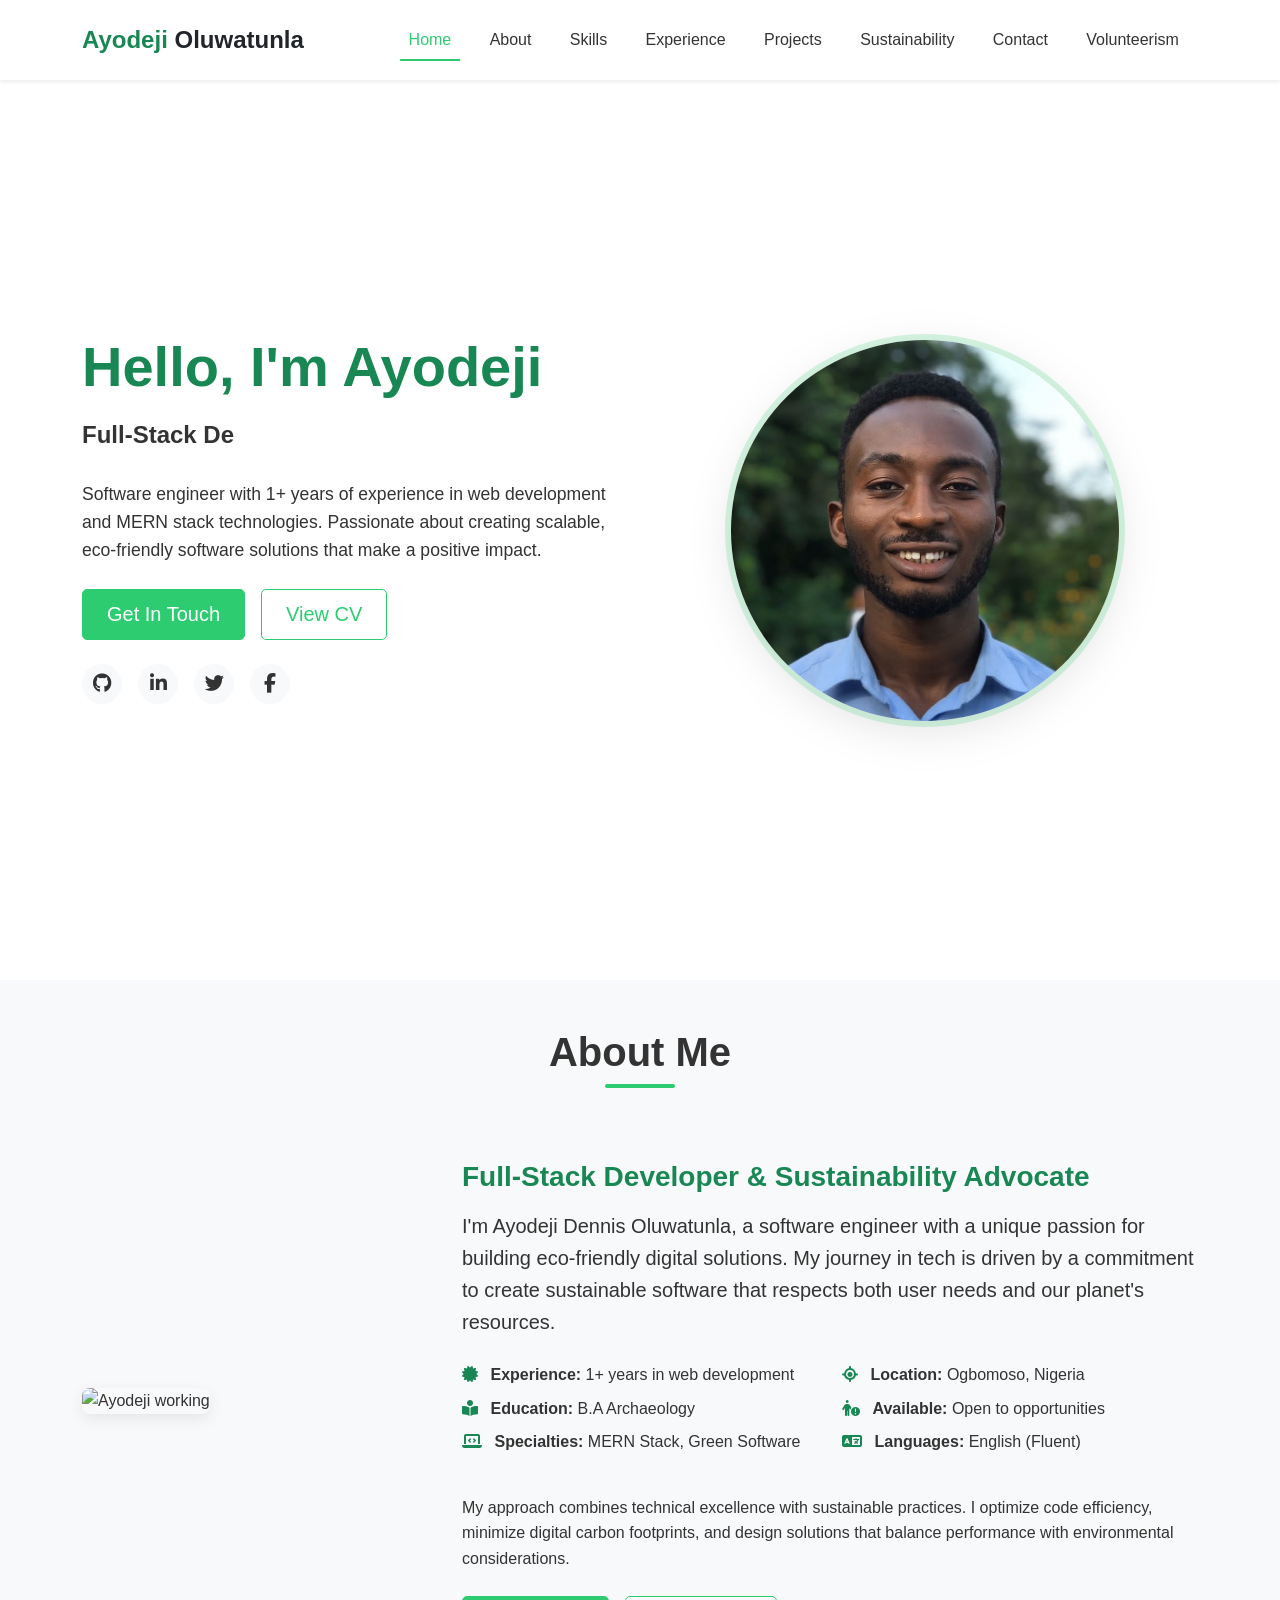
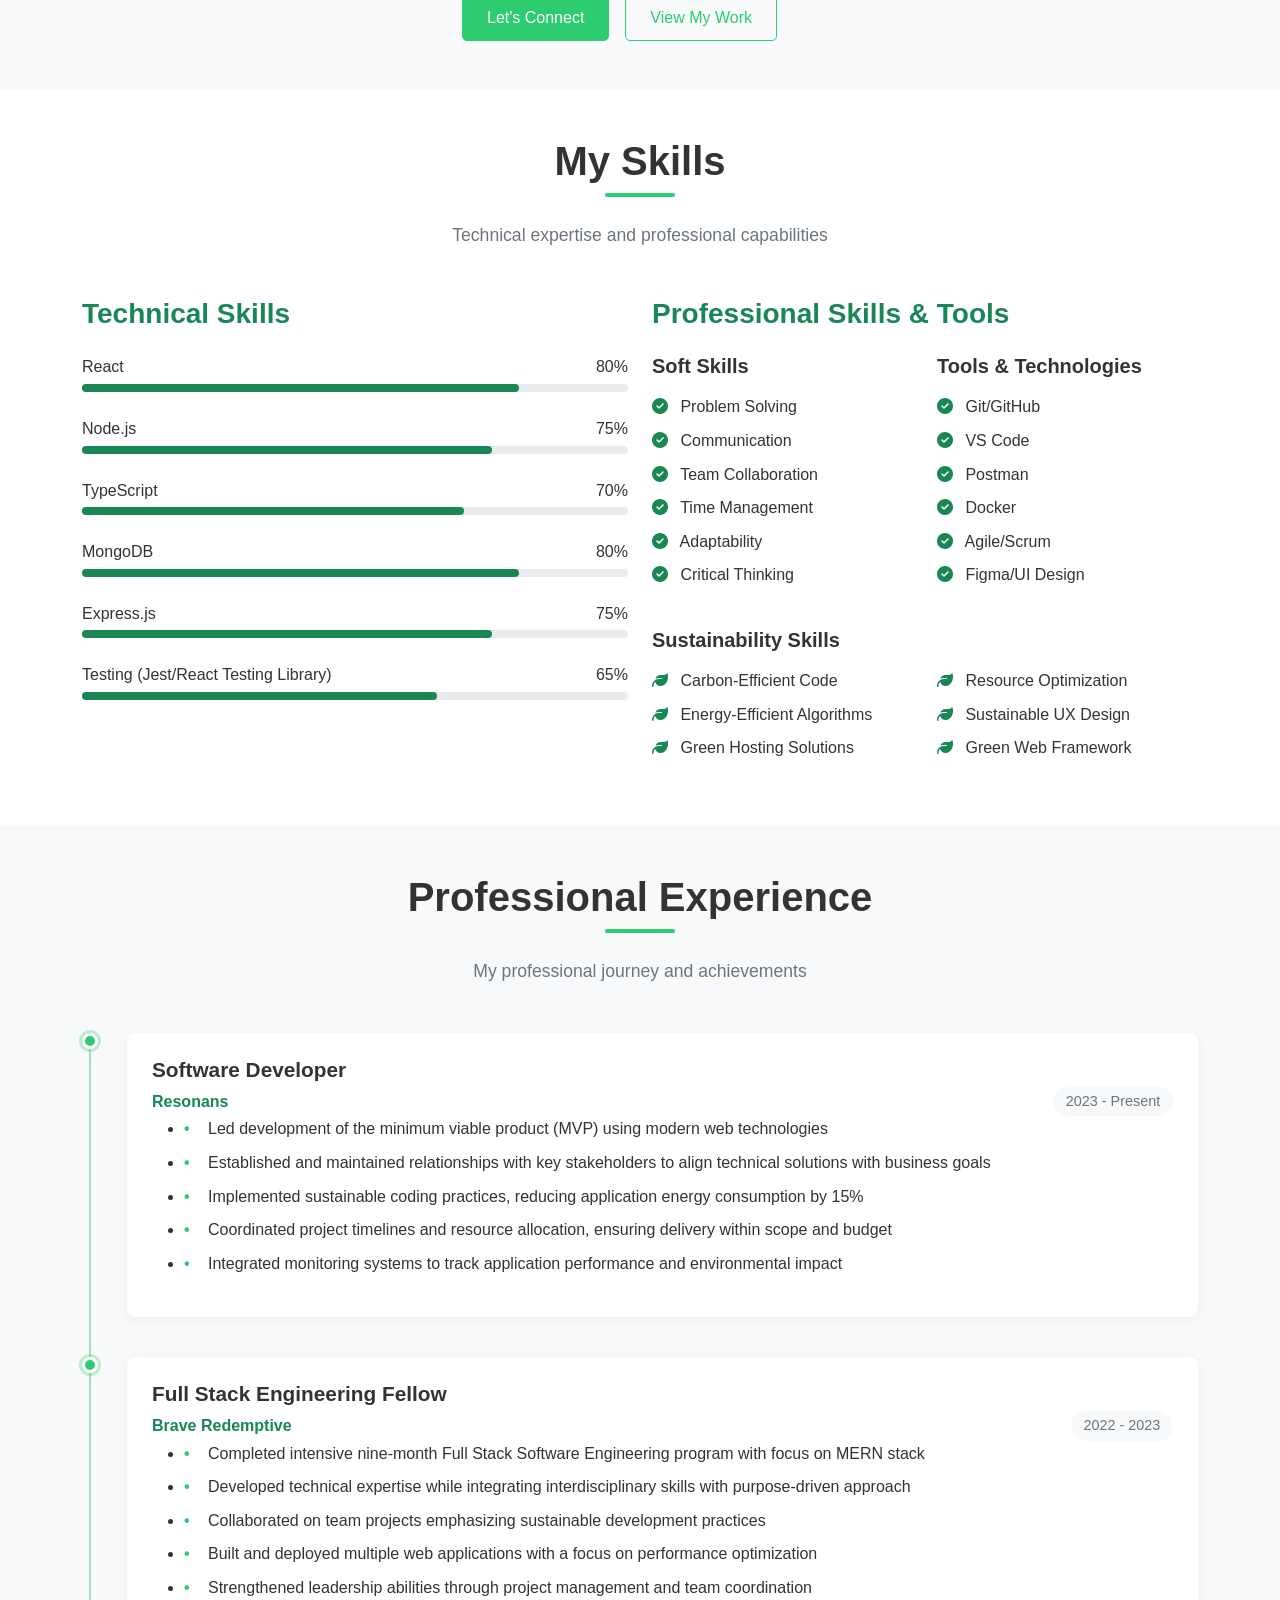
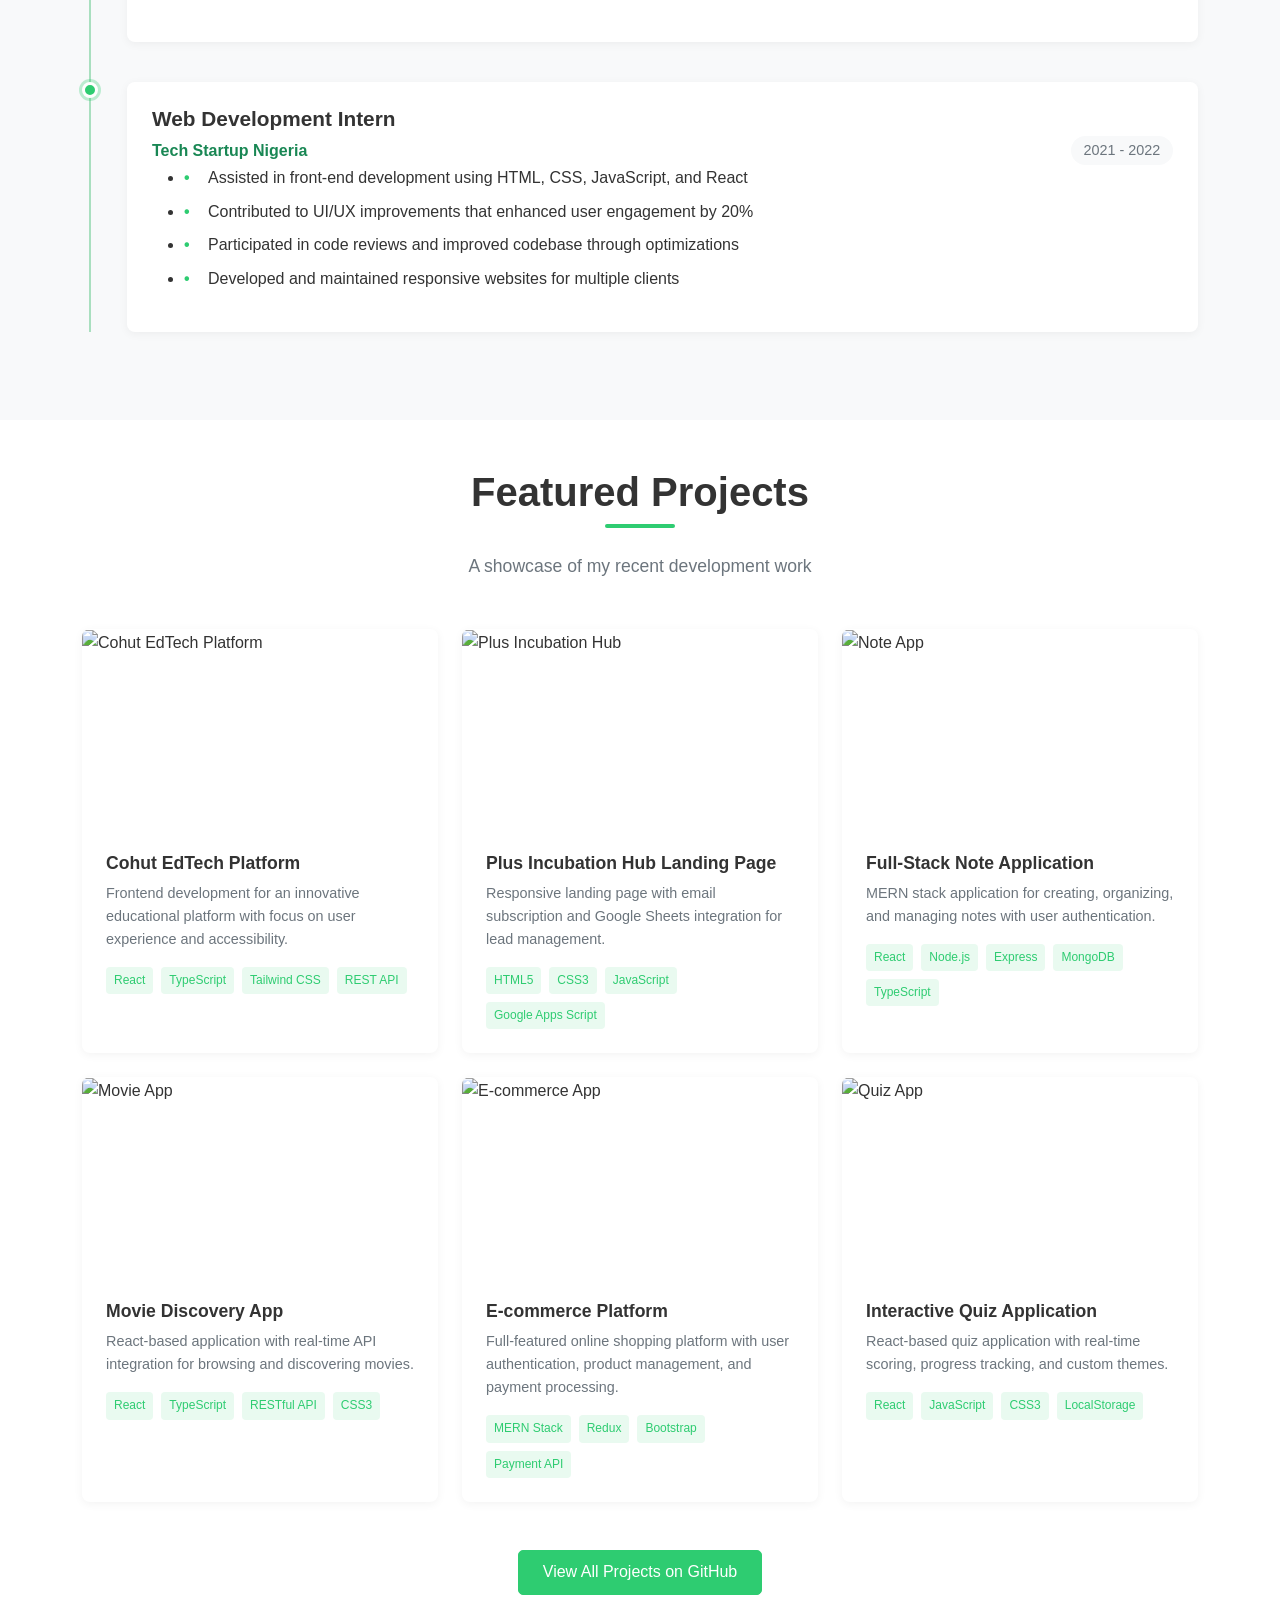
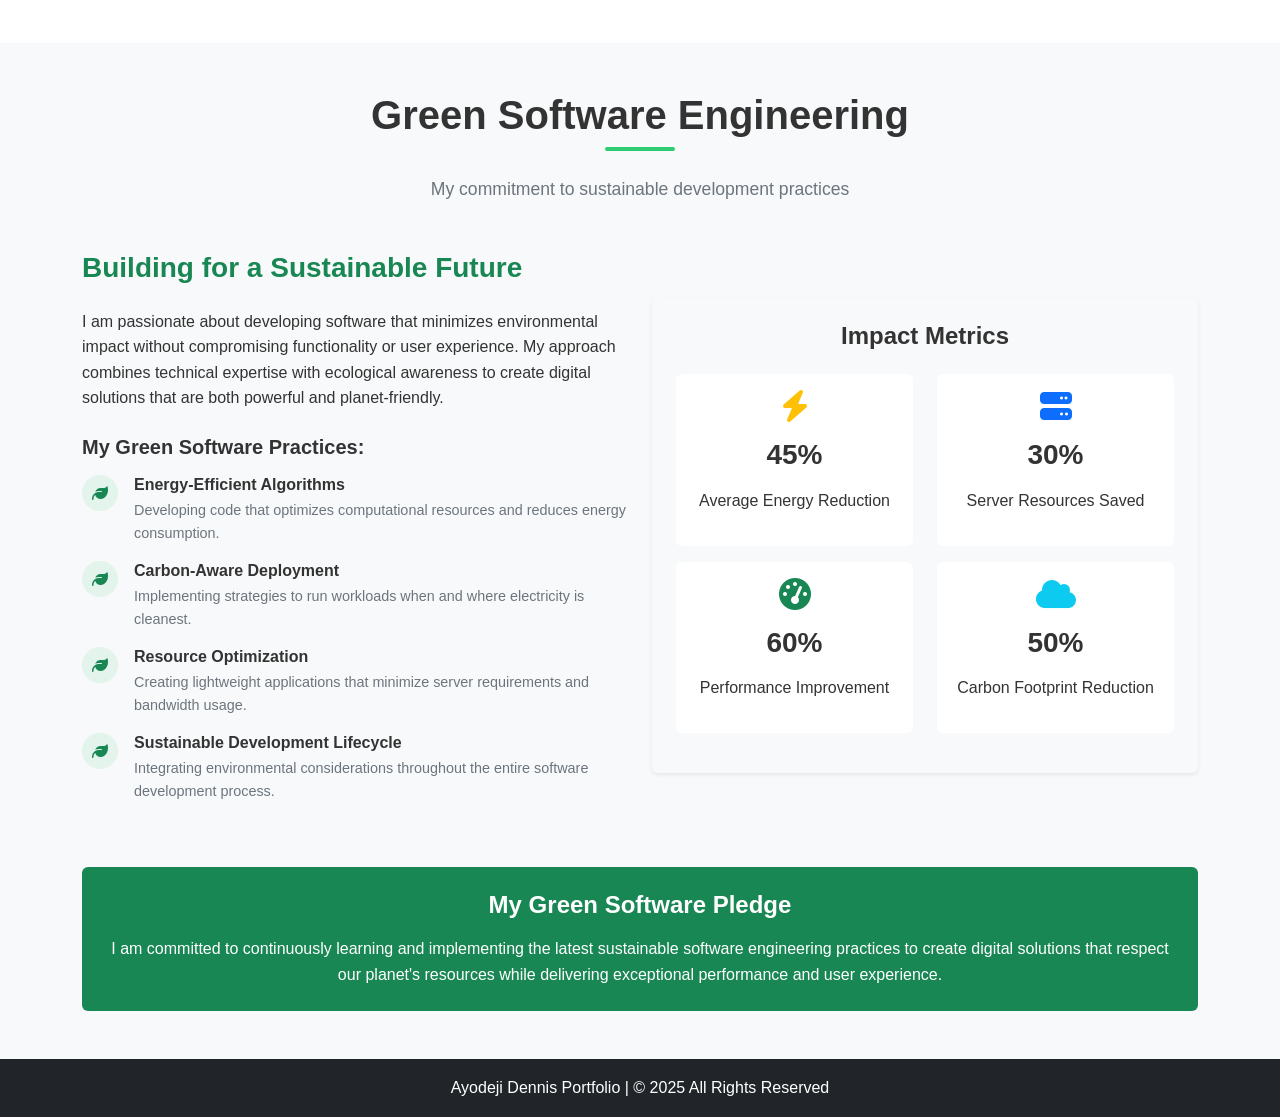
==== commit 789437f9: "note app - image" ====
--- a/index.html
+++ b/index.html
@@ -466,7 +466,7 @@
         <div class="col-md-6 col-lg-4" data-aos="fade-up" data-aos-delay="200">
           <div class="project-card">
             <div class="project-image">
-              <img src="project-note-app.jpg" alt="Note App" class="img-fluid">
+              <img src="https://res.cloudinary.com/domkyl3rw/image/upload/v1744022626/Graphic_Designer_2_pni0ec.png" alt="Note App" class="img-fluid">
               <div class="project-overlay">
                 <div class="project-btns">
                   <a href="#" class="btn btn-sm btn-success">View Project</a>
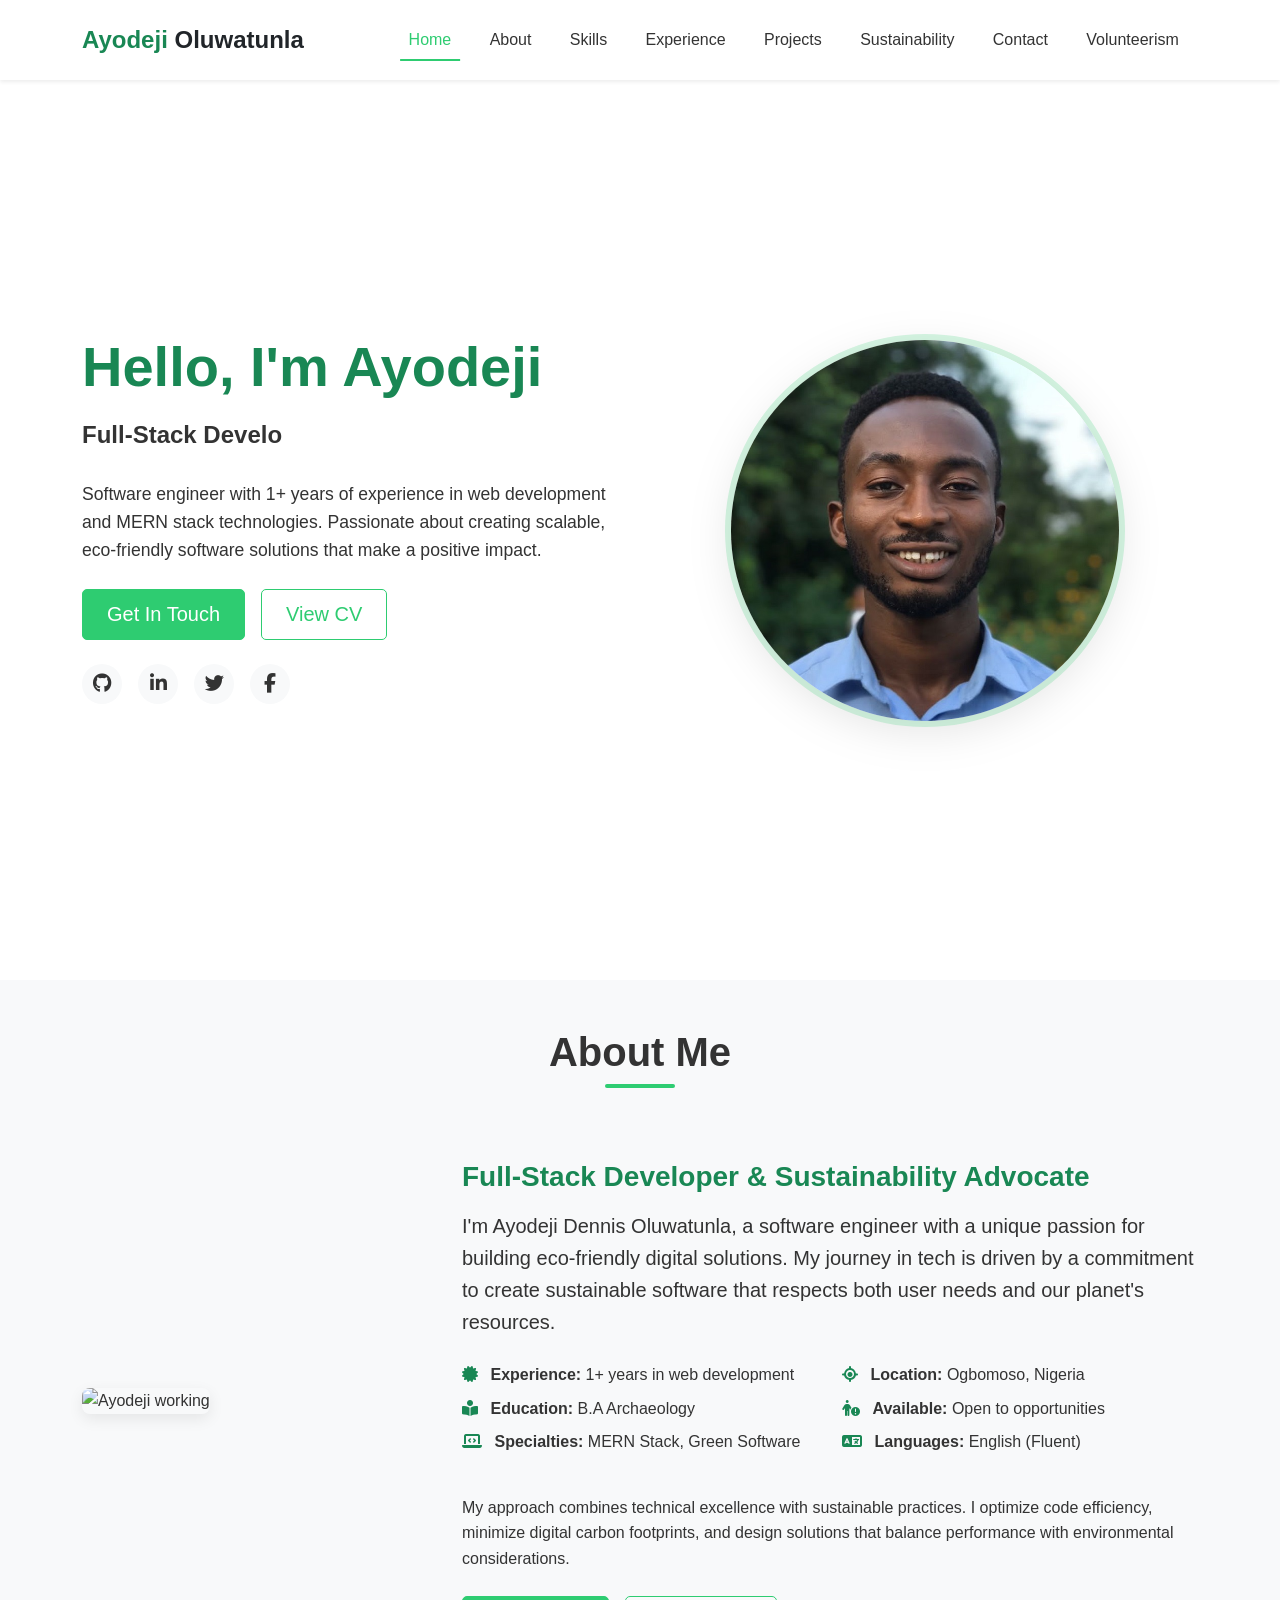
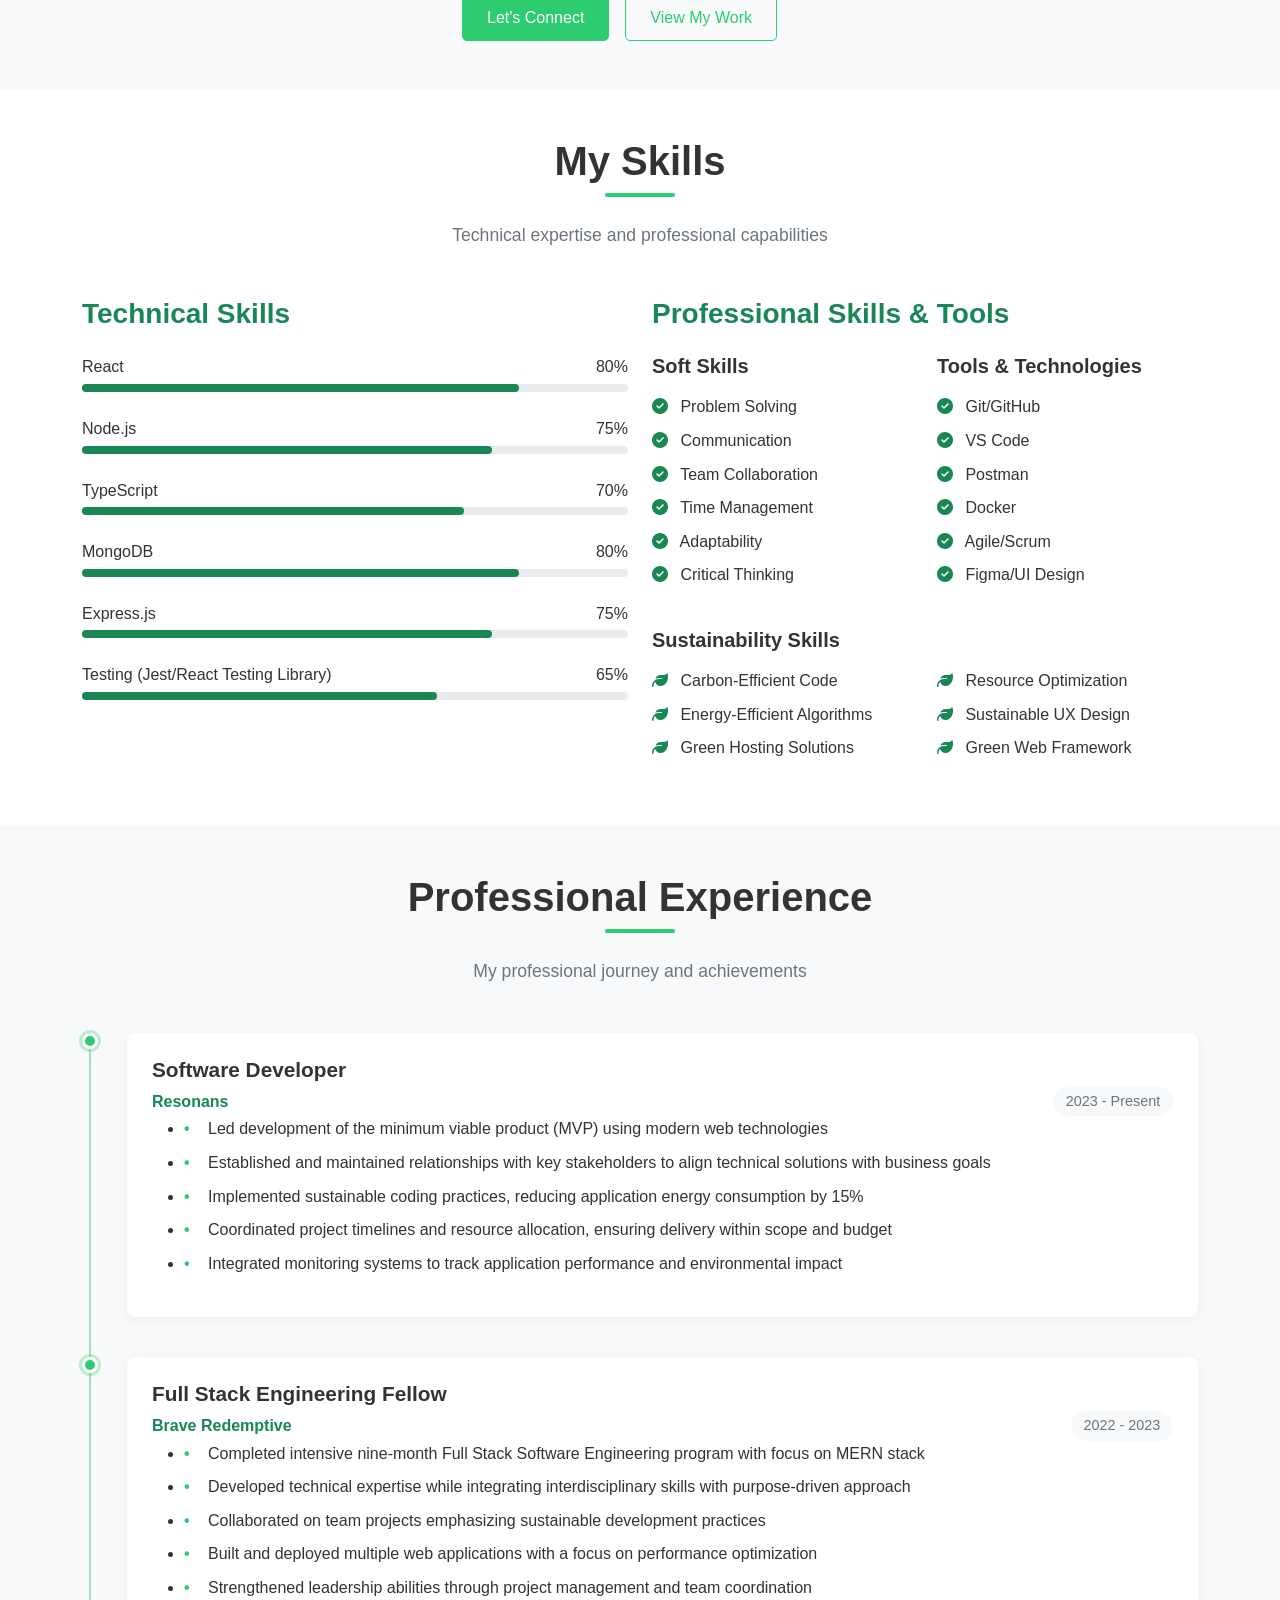
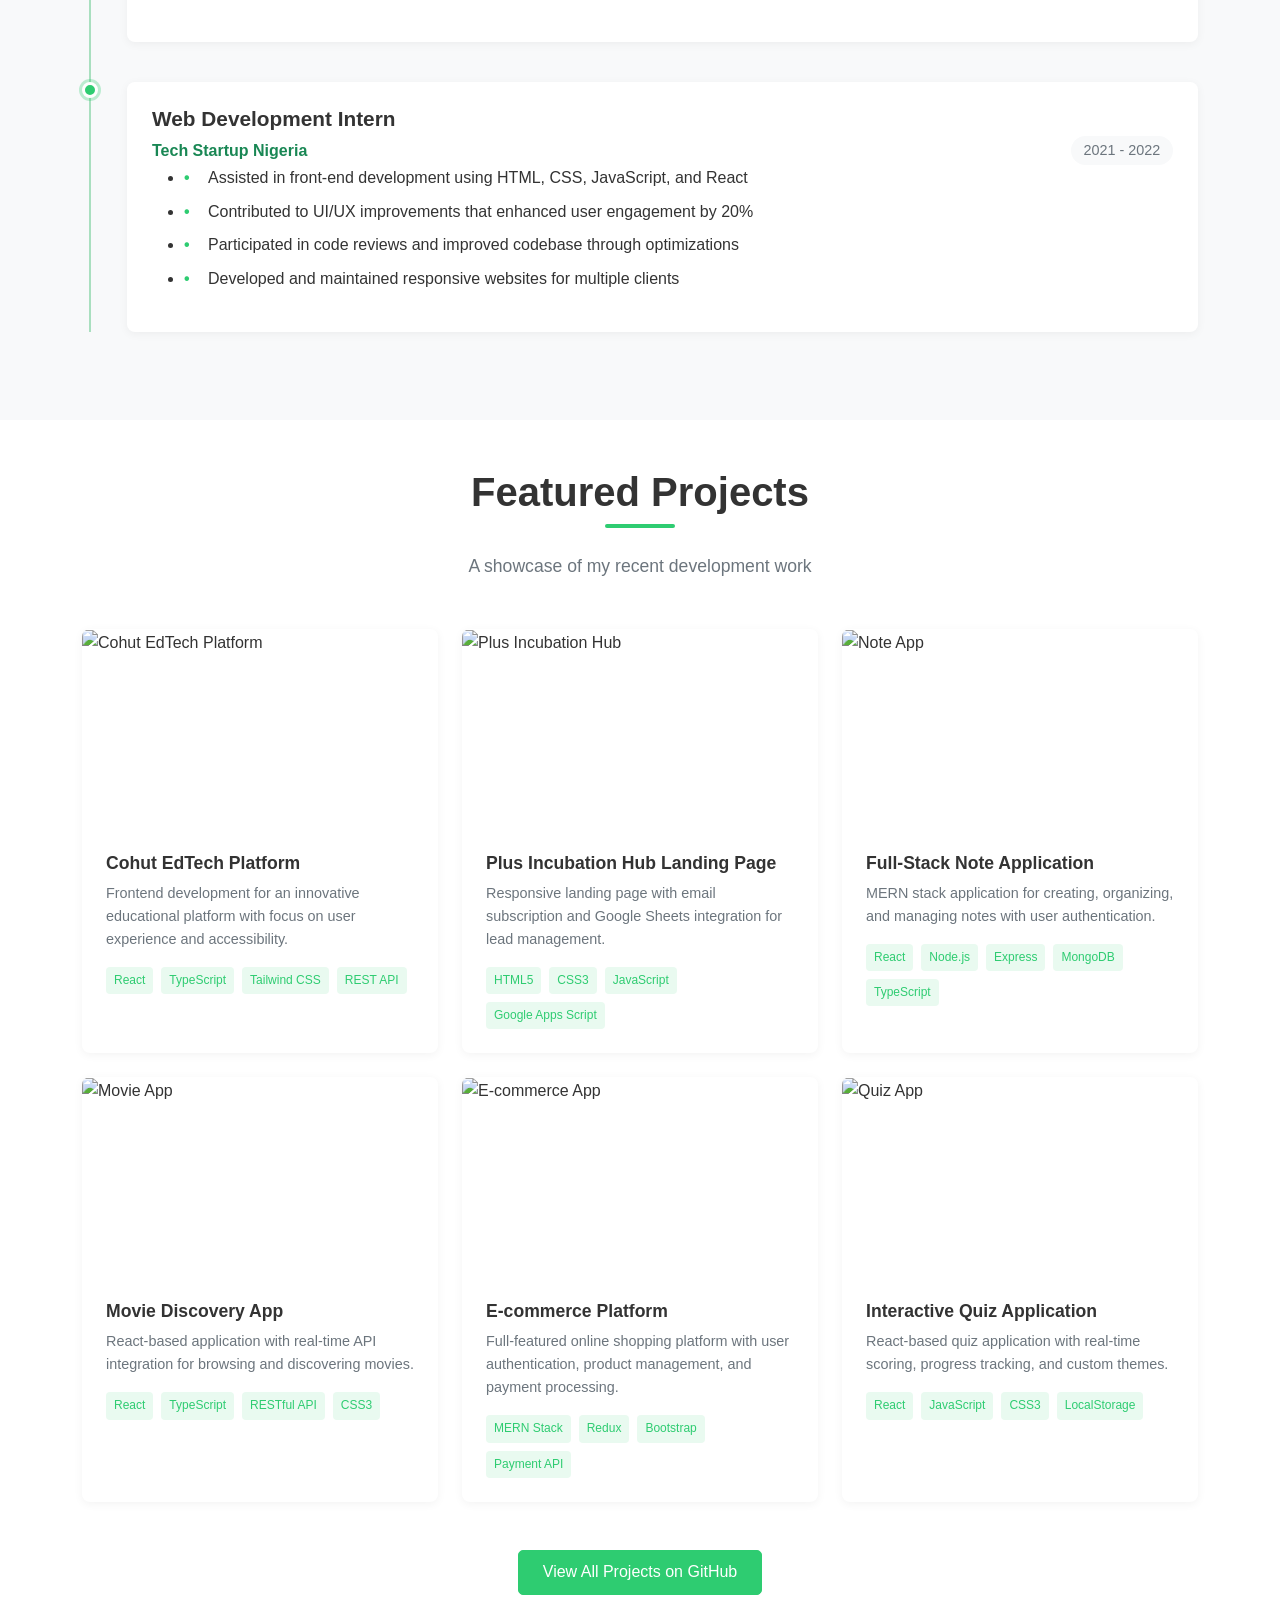
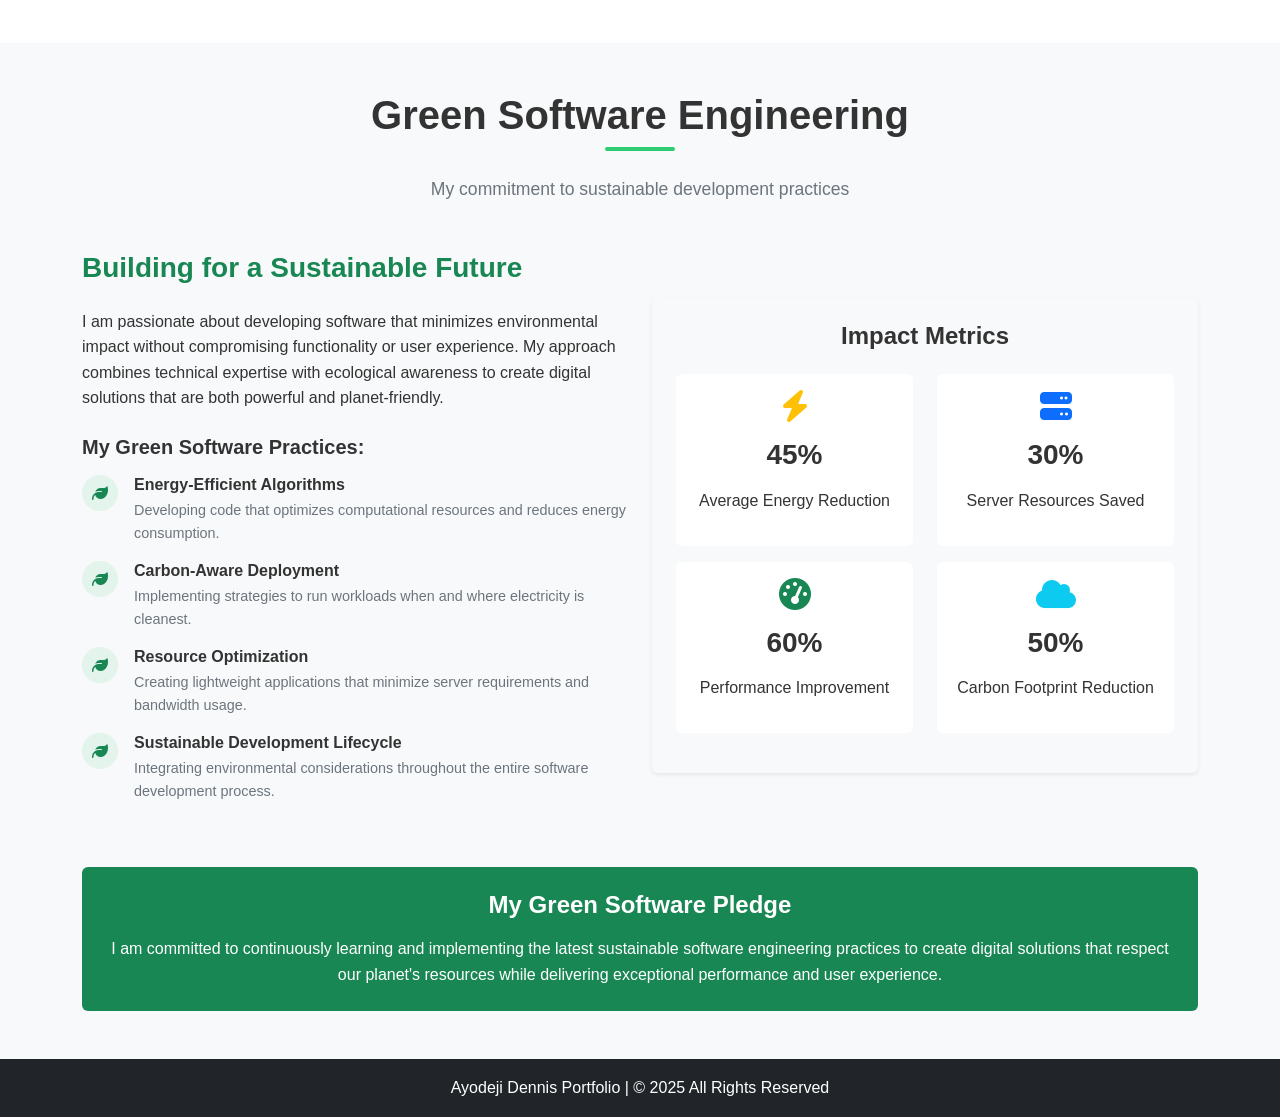
==== commit 60cf8b91: "cohut project title update" ====
--- a/index.html
+++ b/index.html
@@ -419,8 +419,8 @@
               <img src="https://res.cloudinary.com/domkyl3rw/image/upload/v1744021411/cohut-app_jtkfg6.png" alt="Cohut EdTech Platform" class="img-fluid">
               <div class="project-overlay">
                 <div class="project-btns">
-                  <a href="#" class="btn btn-sm btn-success">View Project</a>
-                  <a href="https://github.com/yourusername/cohut" class="btn btn-sm btn-outline-light">Source Code</a>
+                  <a href="https://cohutv1-fe.vercel.app/" class="btn btn-sm btn-success">View Project</a>
+                 
                 </div>
               </div>
             </div>
@@ -445,7 +445,7 @@
               <div class="project-overlay">
                 <div class="project-btns">
                   <a href="https://www.plusincubationhub.com" class="btn btn-sm btn-success">View Project</a>
-                  <a href="https://github.com/yourusername/plus-incubation" class="btn btn-sm btn-outline-light">Source Code</a>
+                 
                 </div>
               </div>
             </div>
@@ -470,7 +470,7 @@
               <div class="project-overlay">
                 <div class="project-btns">
                   <a href="#" class="btn btn-sm btn-success">View Project</a>
-                  <a href="https://github.com/yourusername/note-app" class="btn btn-sm btn-outline-light">Source Code</a>
+                 
                 </div>
               </div>
             </div>
@@ -521,7 +521,7 @@
               <div class="project-overlay">
                 <div class="project-btns">
                   <a href="#" class="btn btn-sm btn-success">View Project</a>
-                  <a href="https://github.com/yourusername/ecommerce-platform" class="btn btn-sm btn-outline-light">Source Code</a>
+                 
                 </div>
               </div>
             </div>
@@ -546,7 +546,7 @@
               <div class="project-overlay">
                 <div class="project-btns">
                   <a href="https://site-quiz-app.netlify.app/" class="btn btn-sm btn-success">View Project</a>
-                  <a href="https://github.com/yourusername/quiz-app" class="btn btn-sm btn-outline-light">Source Code</a>
+               
                 </div>
               </div>
             </div>
--- a/new.css
+++ b/new.css
@@ -18,6 +18,10 @@
     --transition: all 0.3s ease;
   }
   
+
+  html, body {
+    overflow-x: hidden;
+  }
   /* Base Styles */
   body {
     font-family: 'Inter', 'Segoe UI', Roboto, sans-serif;
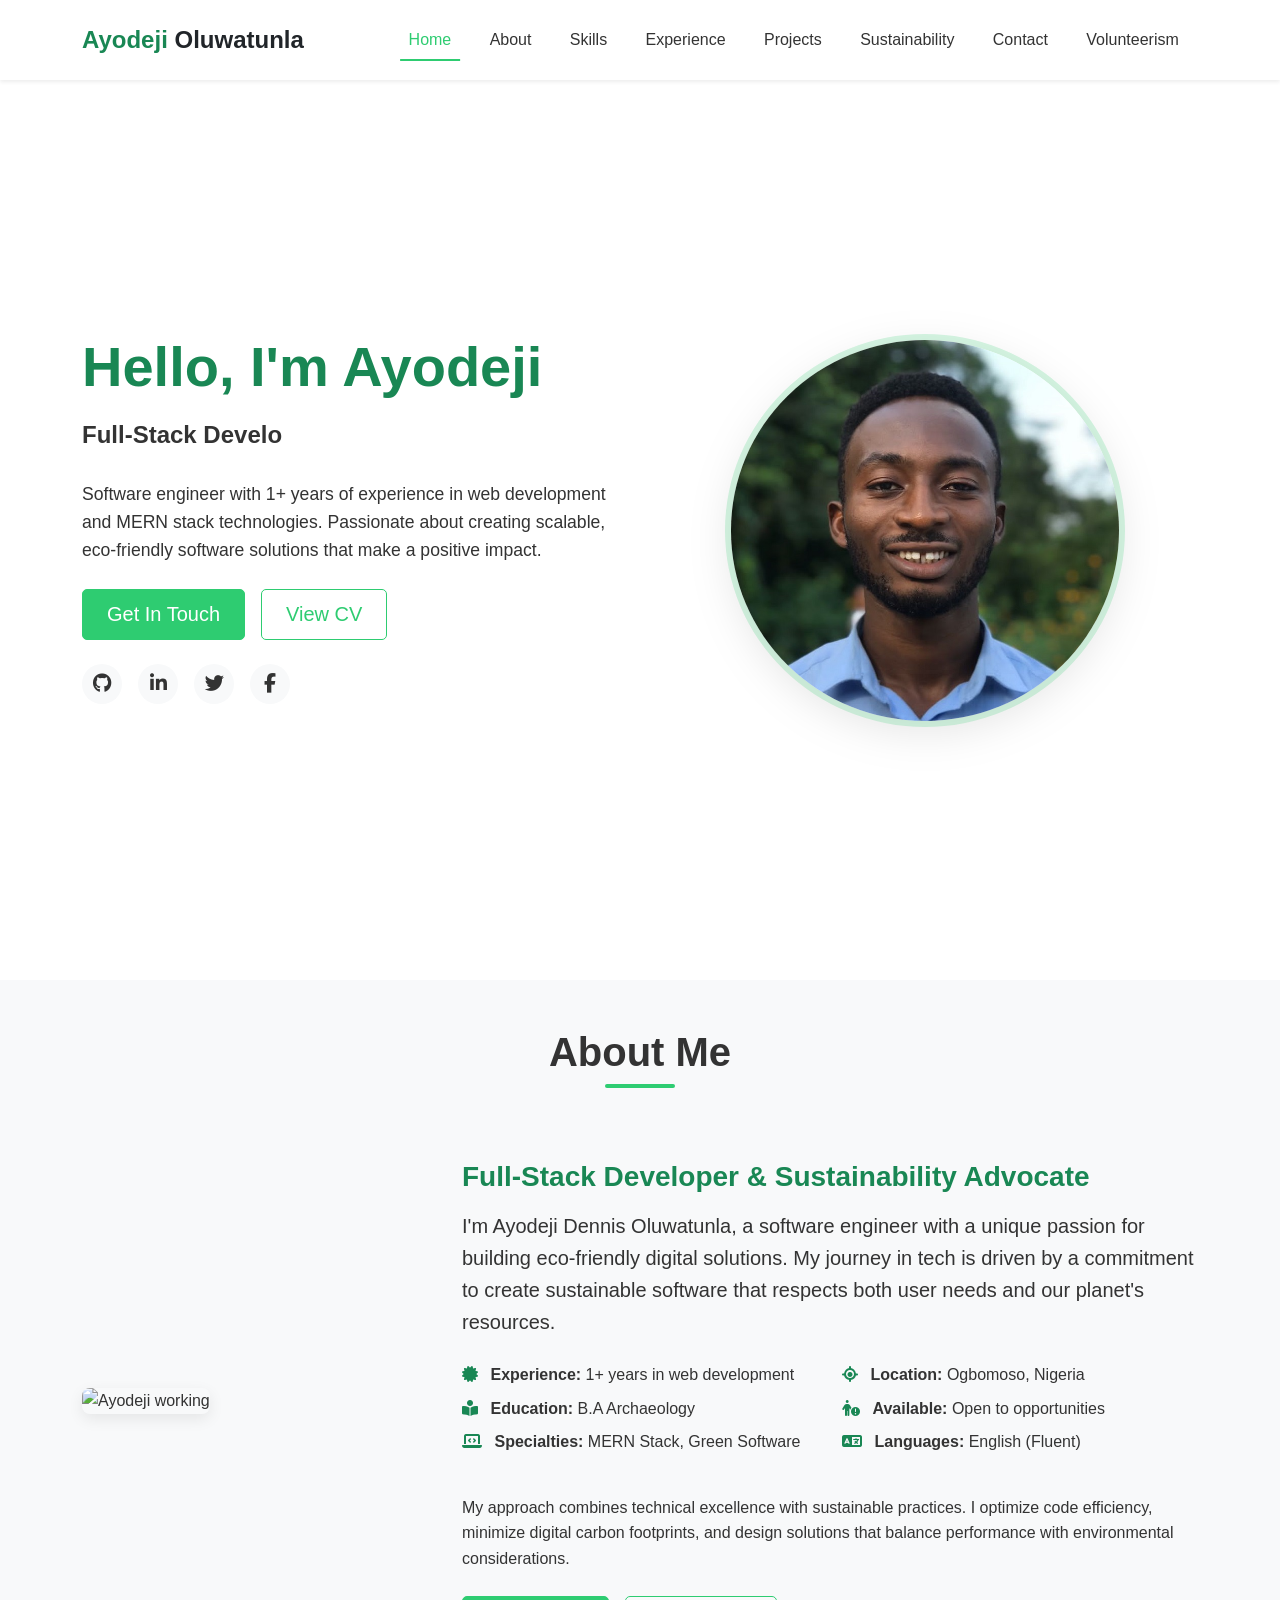
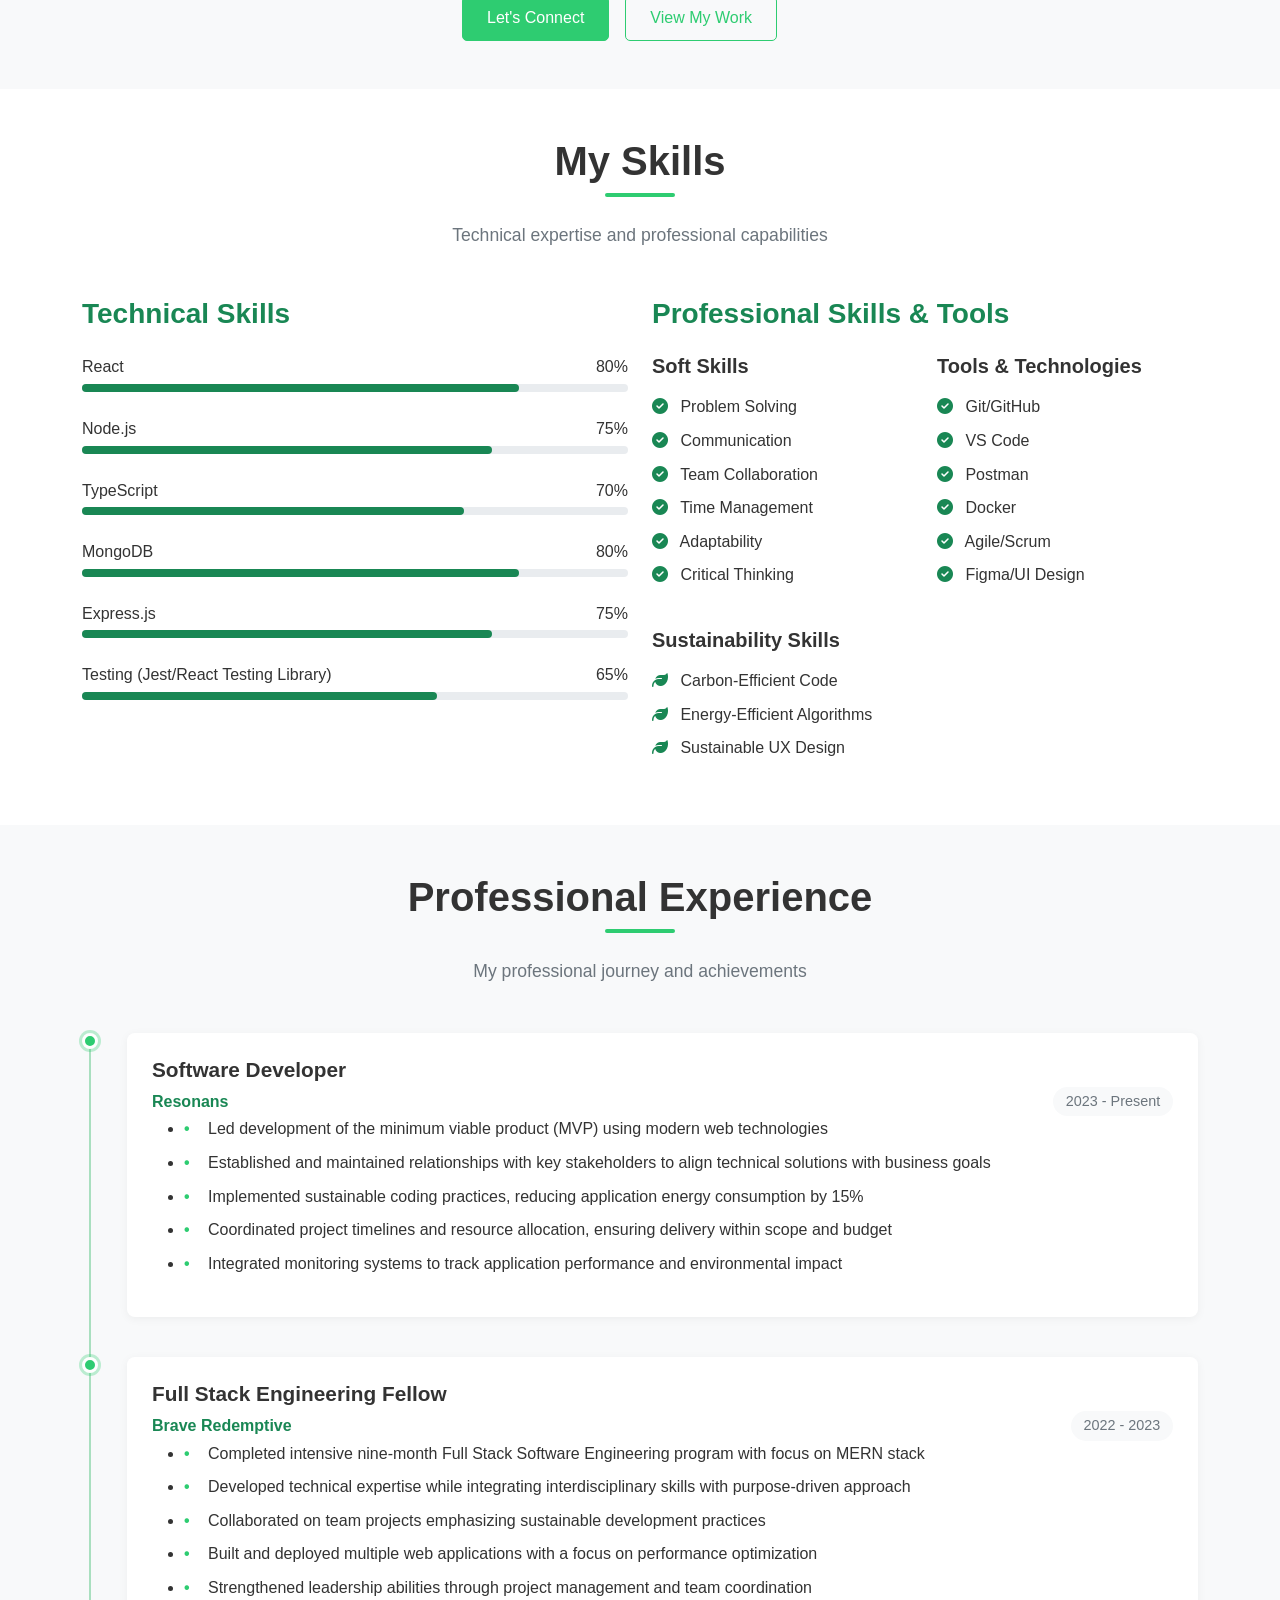
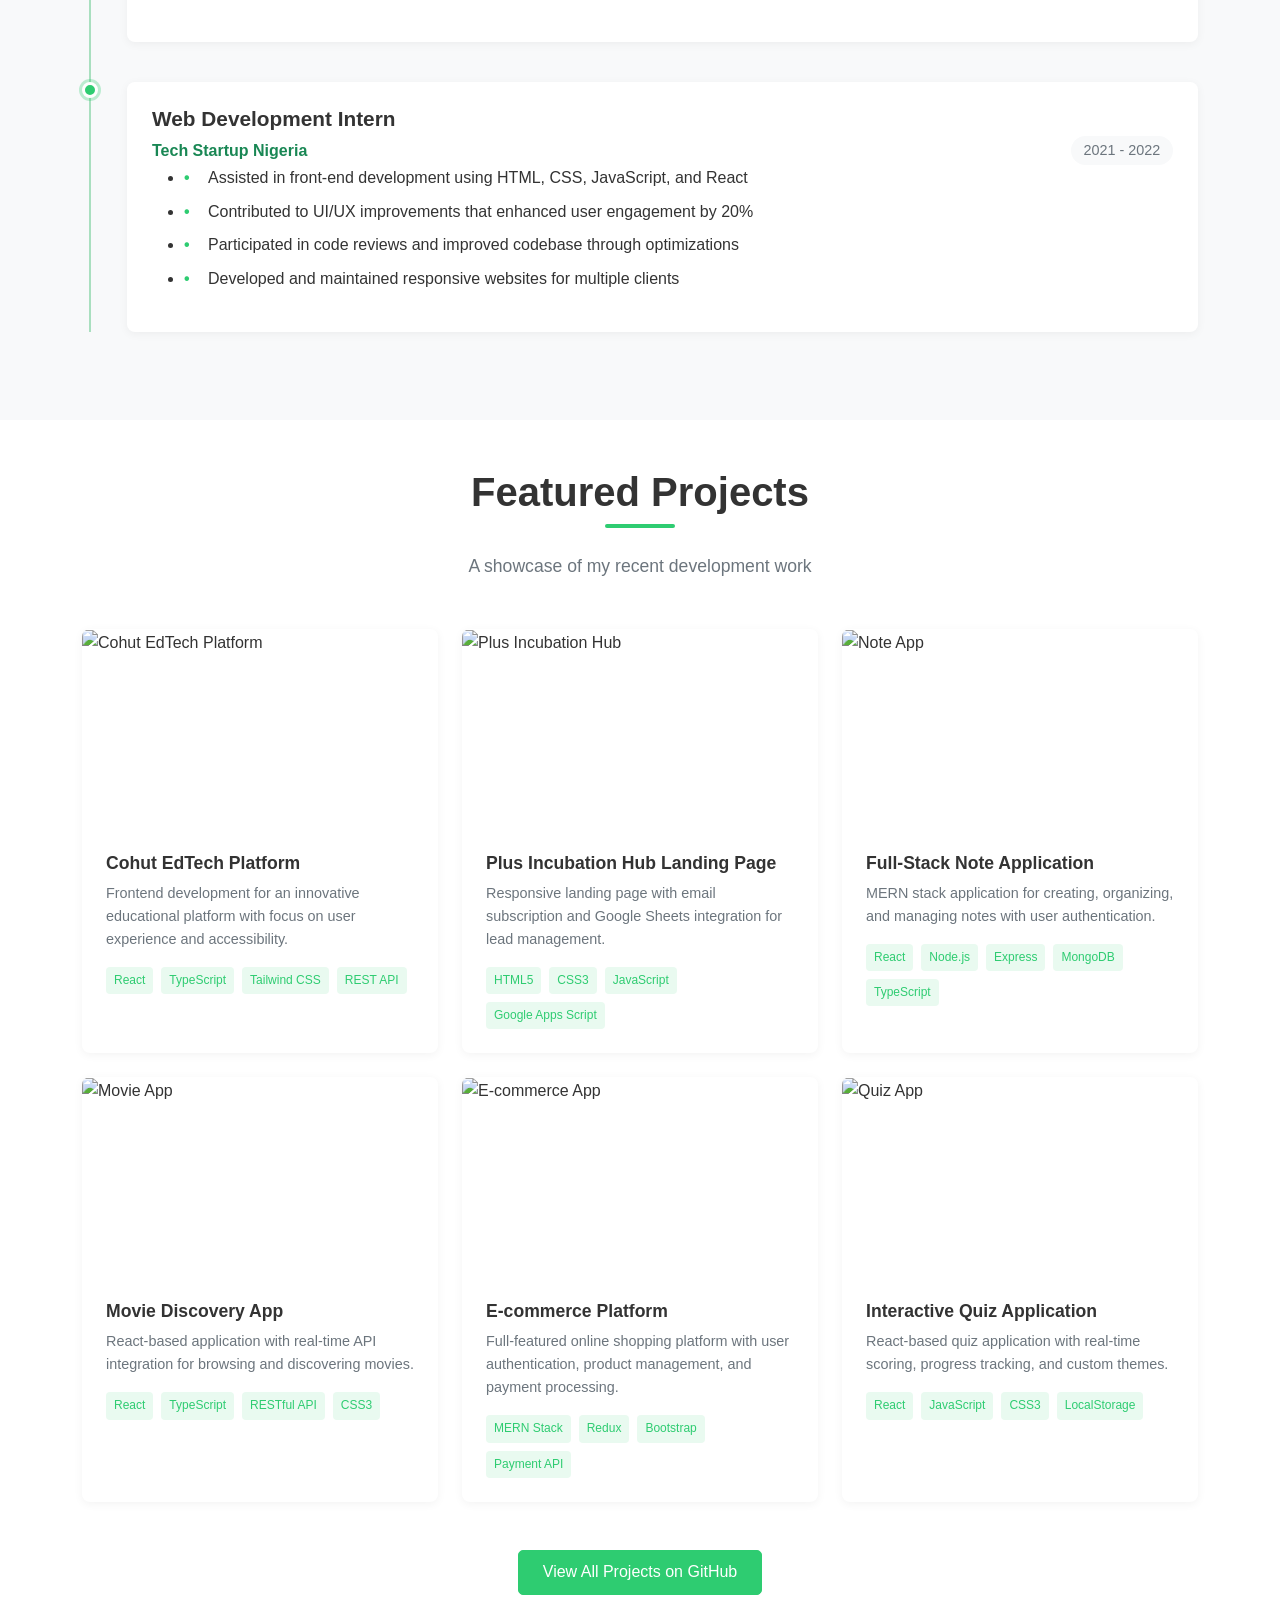
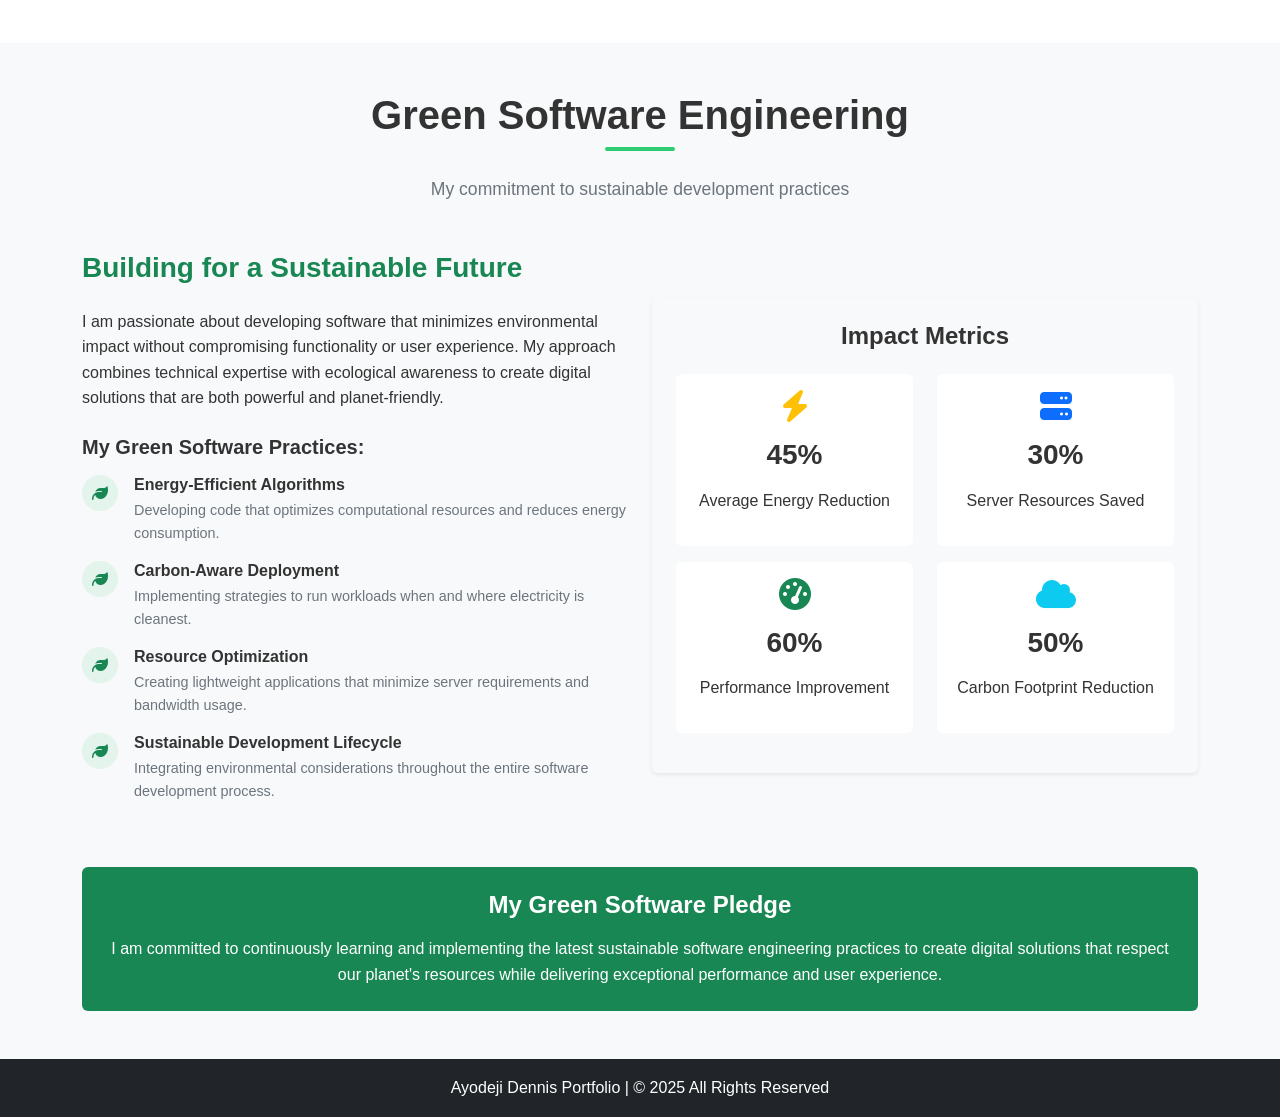
==== commit 07bbc5d7: "sustainable skills" ====
--- a/index.html
+++ b/index.html
@@ -294,14 +294,8 @@
                   <ul class="list-unstyled">
                     <li class="mb-2"><i class="fas fa-leaf text-success me-2"></i> Carbon-Efficient Code</li>
                     <li class="mb-2"><i class="fas fa-leaf text-success me-2"></i> Energy-Efficient Algorithms</li>
-                    <li class="mb-2"><i class="fas fa-leaf text-success me-2"></i> Green Hosting Solutions</li>
-                  </ul>
-                </div>
-                <div class="col-md-6">
-                  <ul class="list-unstyled">
-                    <li class="mb-2"><i class="fas fa-leaf text-success me-2"></i> Resource Optimization</li>
-                    <li class="mb-2"><i class="fas fa-leaf text-success me-2"></i> Sustainable UX Design</li>
-                    <li class="mb-2"><i class="fas fa-leaf text-success me-2"></i> Green Web Framework</li>
+                     <li class="mb-2"><i class="fas fa-leaf text-success me-2"></i> Sustainable UX Design</li>
+
                   </ul>
                 </div>
               </div>
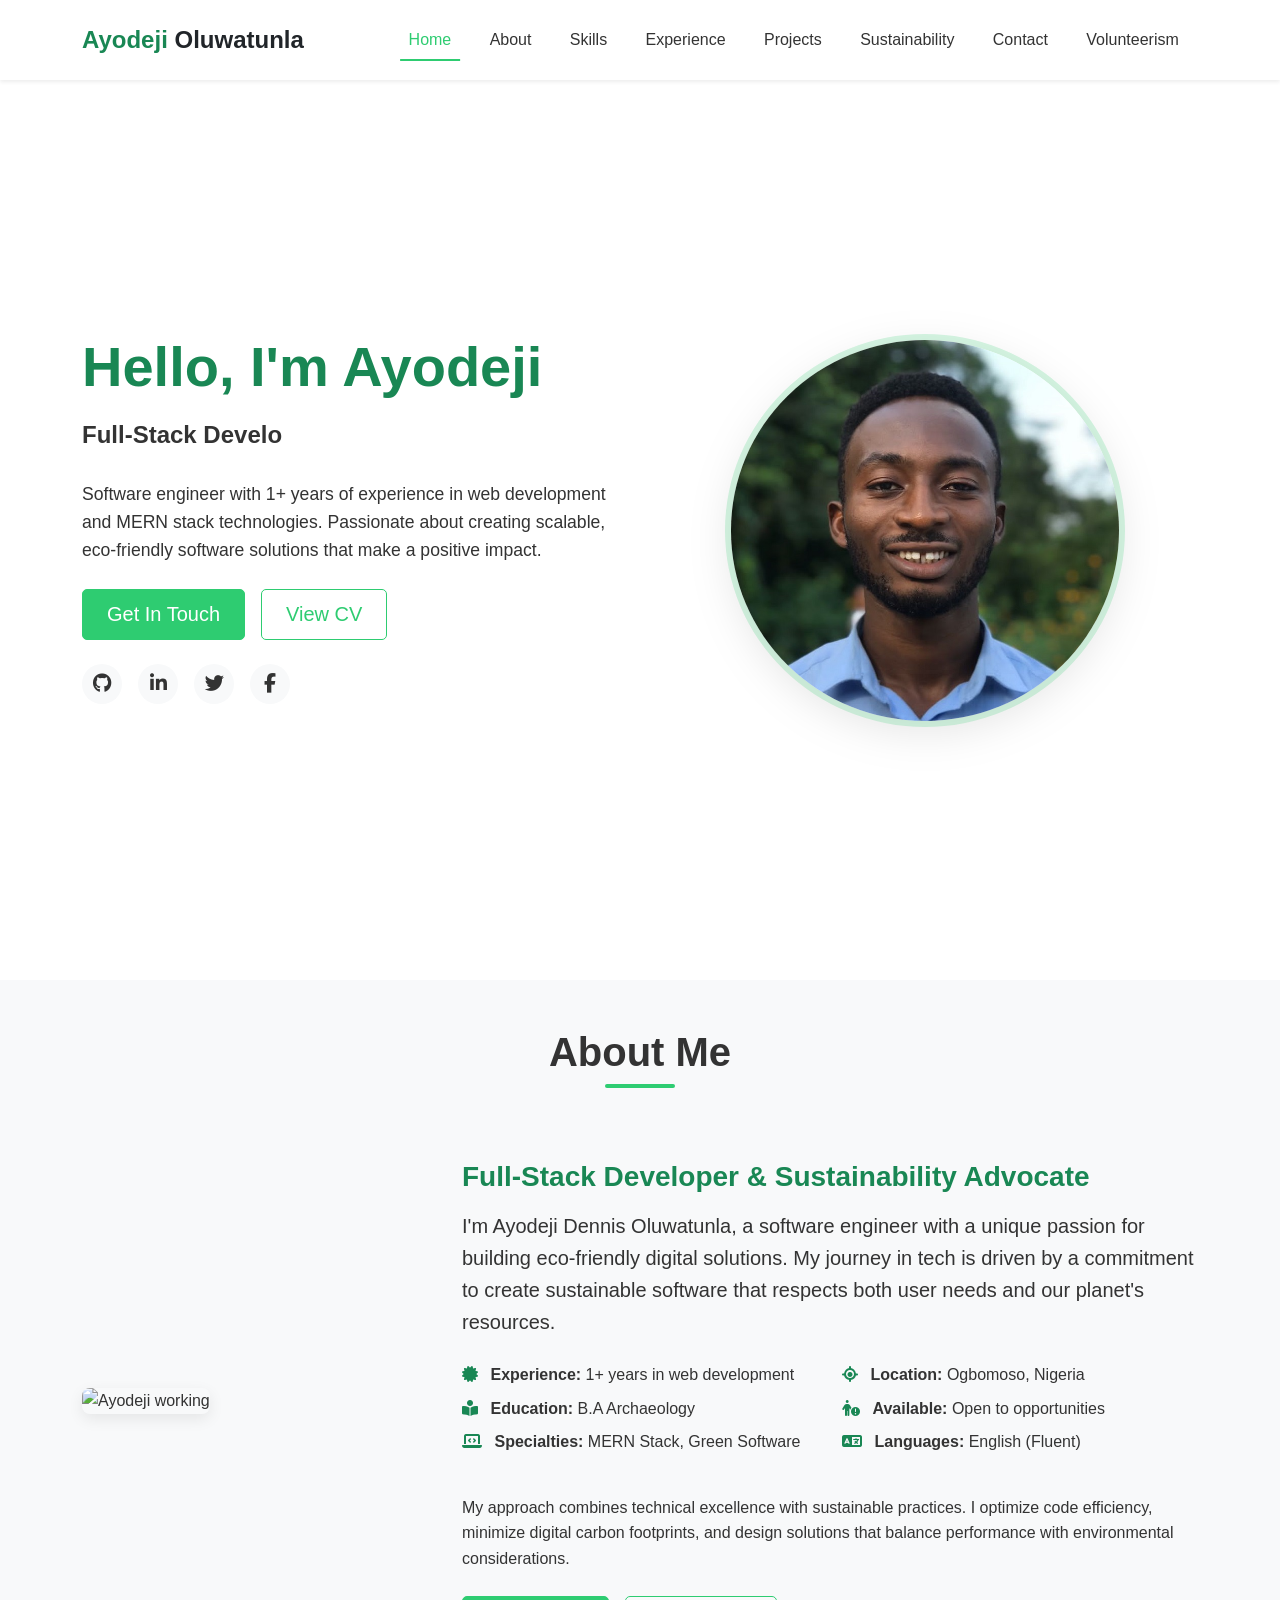
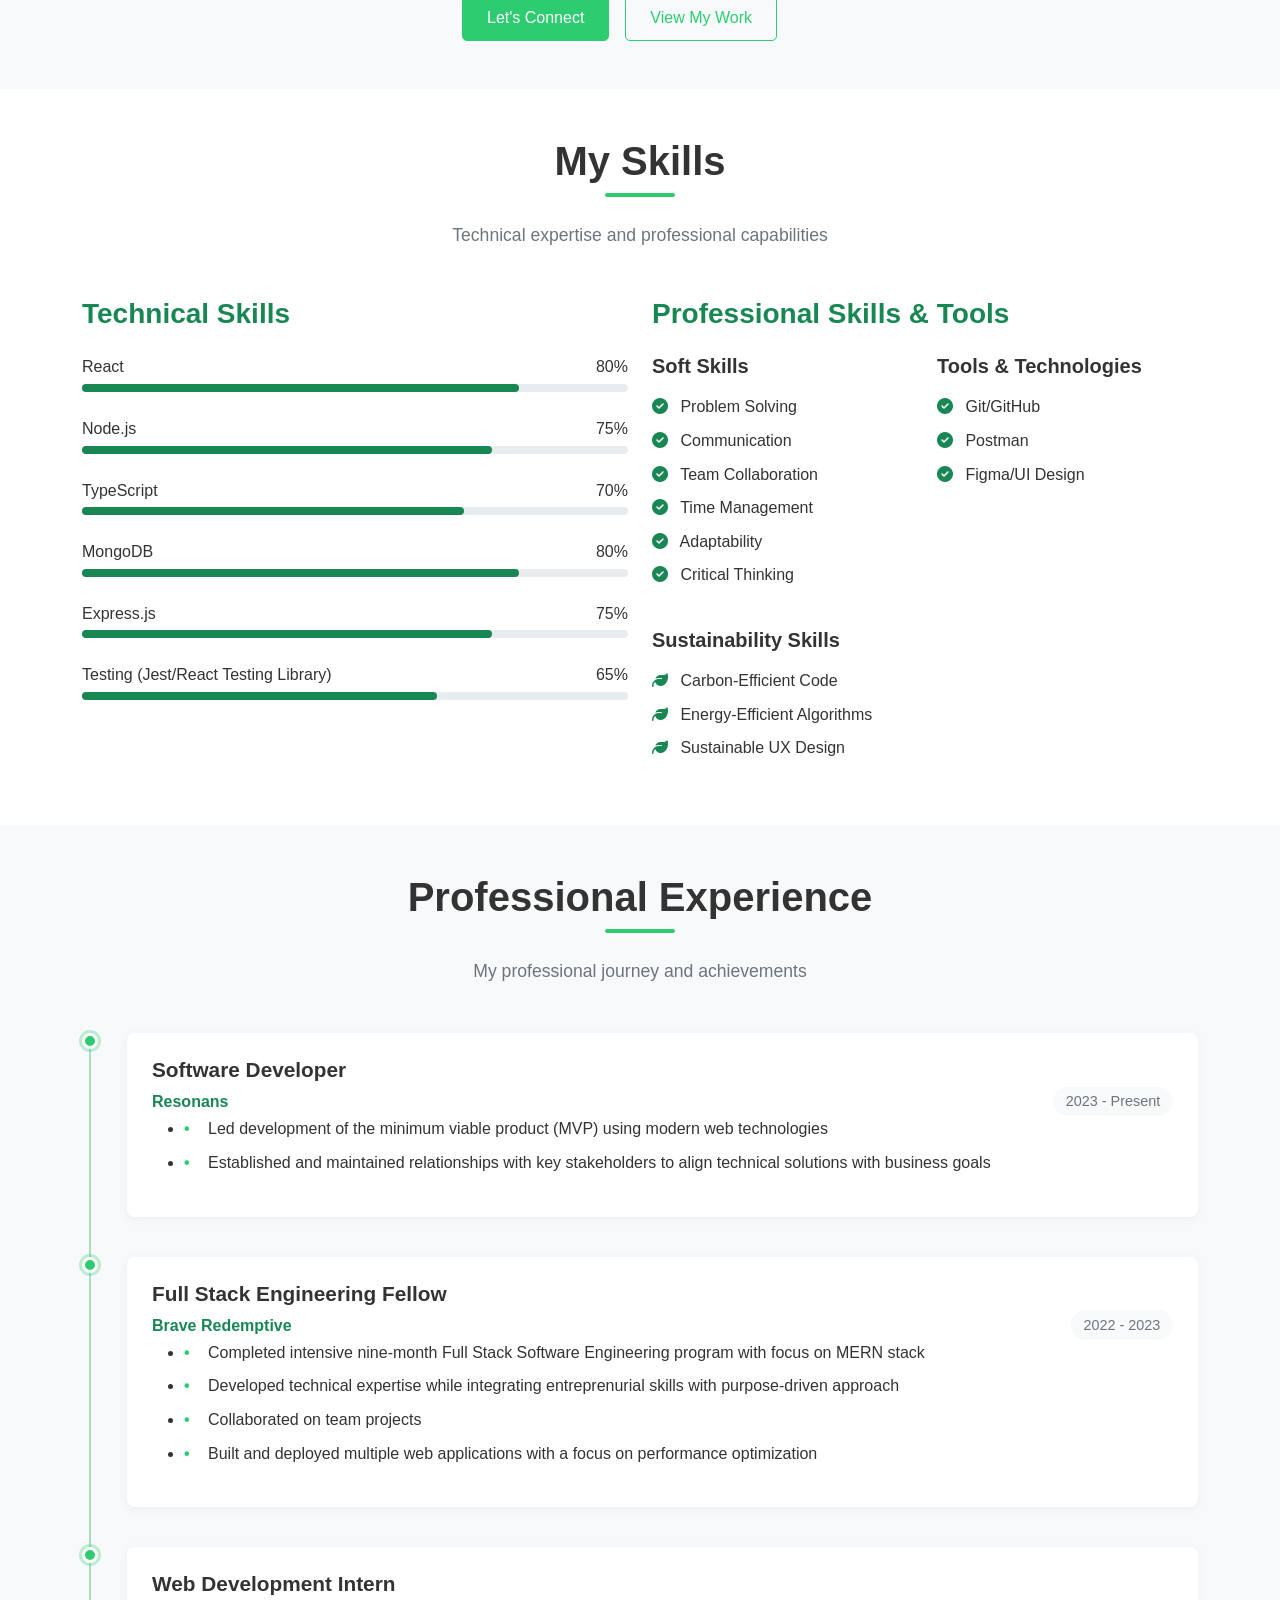
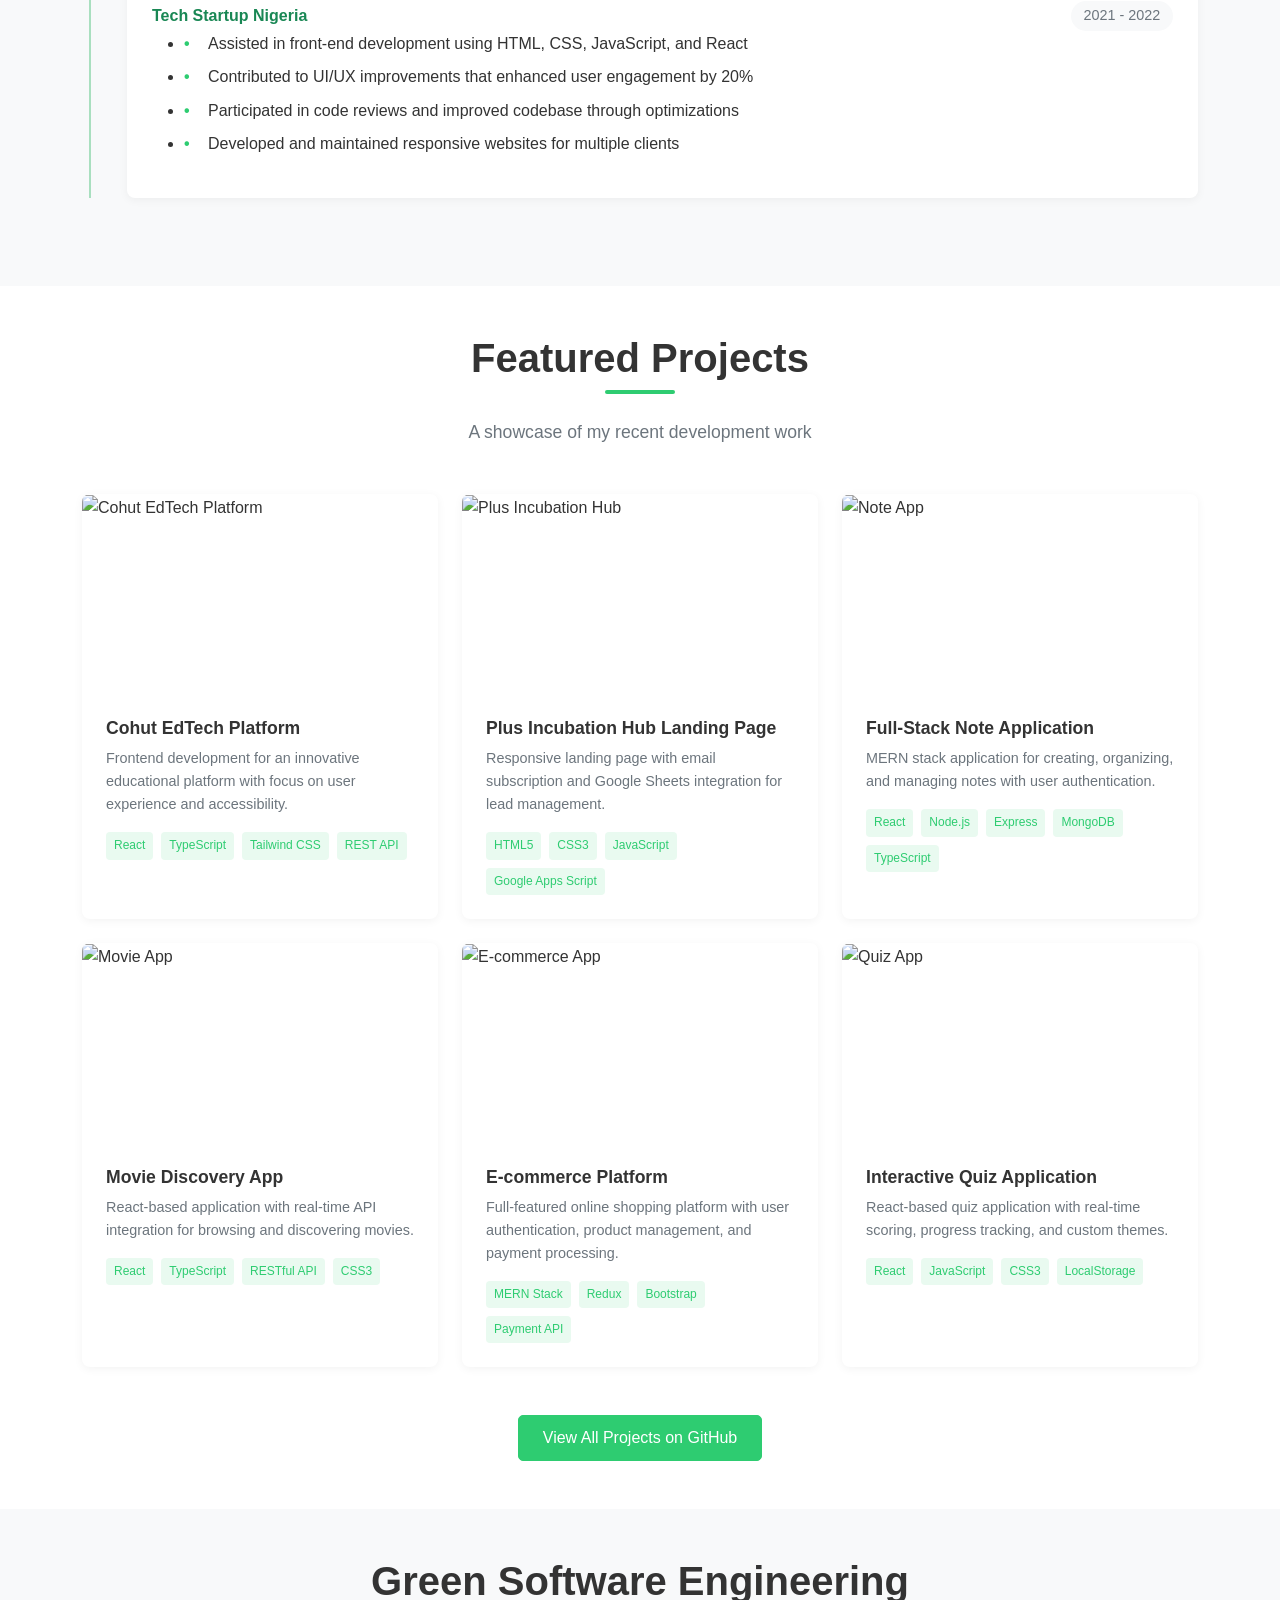
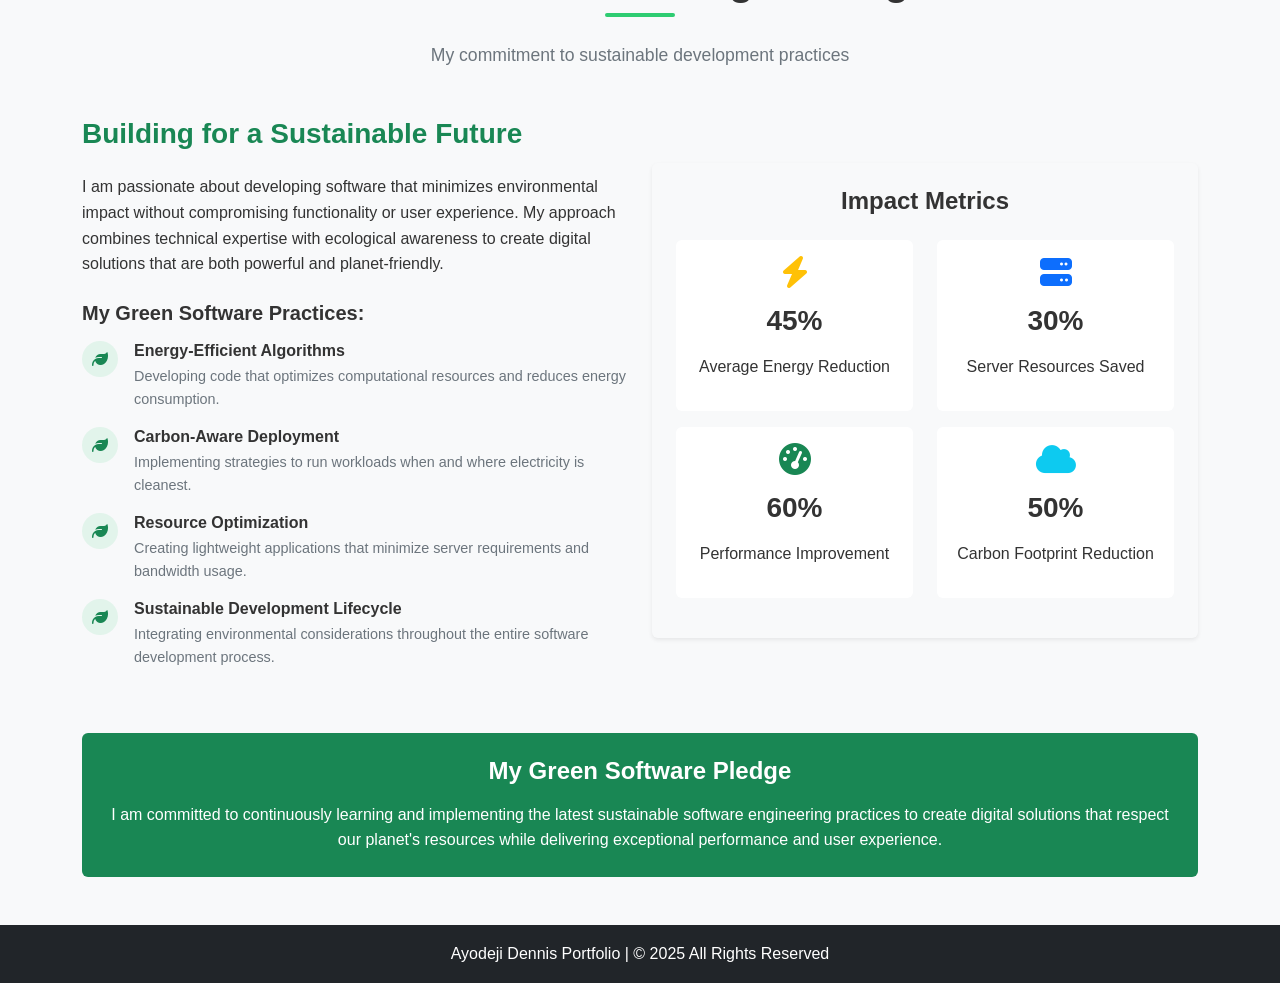
==== commit f2c99ac9: "portfolio update" ====
--- a/index.html
+++ b/index.html
@@ -278,10 +278,7 @@
               <h5 class="mb-3">Tools & Technologies</h5>
               <ul class="list-unstyled">
                 <li class="mb-2"><i class="fas fa-check-circle text-success me-2"></i> Git/GitHub</li>
-                <li class="mb-2"><i class="fas fa-check-circle text-success me-2"></i> VS Code</li>
                 <li class="mb-2"><i class="fas fa-check-circle text-success me-2"></i> Postman</li>
-                <li class="mb-2"><i class="fas fa-check-circle text-success me-2"></i> Docker</li>
-                <li class="mb-2"><i class="fas fa-check-circle text-success me-2"></i> Agile/Scrum</li>
                 <li class="mb-2"><i class="fas fa-check-circle text-success me-2"></i> Figma/UI Design</li>
               </ul>
             </div>
@@ -336,9 +333,6 @@
                   <ul class="timeline-list">
                     <li>Led development of the minimum viable product (MVP) using modern web technologies</li>
                     <li>Established and maintained relationships with key stakeholders to align technical solutions with business goals</li>
-                    <li>Implemented sustainable coding practices, reducing application energy consumption by 15%</li>
-                    <li>Coordinated project timelines and resource allocation, ensuring delivery within scope and budget</li>
-                    <li>Integrated monitoring systems to track application performance and environmental impact</li>
                   </ul>
                 </div>
               </div>
@@ -358,10 +352,9 @@
                 <div class="timeline-body">
                   <ul class="timeline-list">
                     <li>Completed intensive nine-month Full Stack Software Engineering program with focus on MERN stack</li>
-                    <li>Developed technical expertise while integrating interdisciplinary skills with purpose-driven approach</li>
-                    <li>Collaborated on team projects emphasizing sustainable development practices</li>
+                    <li>Developed technical expertise while integrating entreprenurial skills with purpose-driven approach</li>
+                    <li>Collaborated on team projects </li>
                     <li>Built and deployed multiple web applications with a focus on performance optimization</li>
-                    <li>Strengthened leadership abilities through project management and team coordination</li>
                   </ul>
                 </div>
               </div>
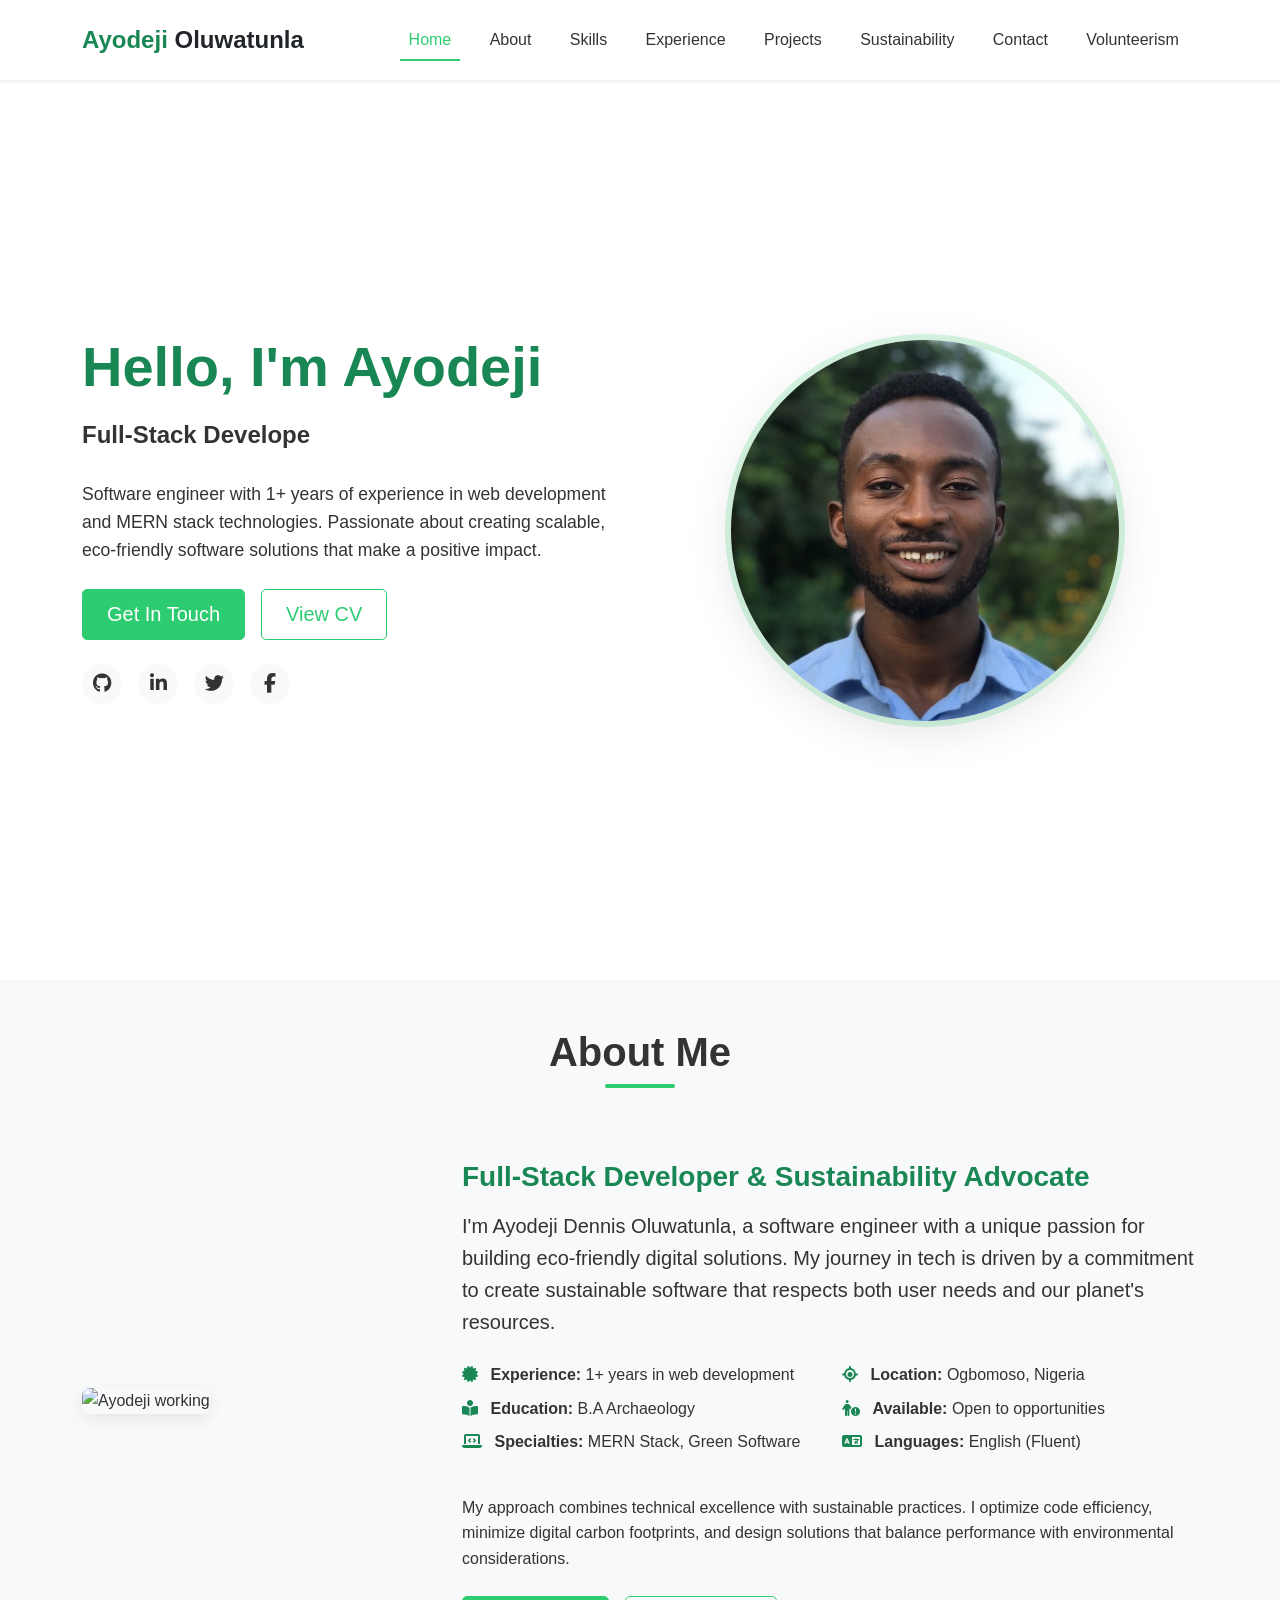
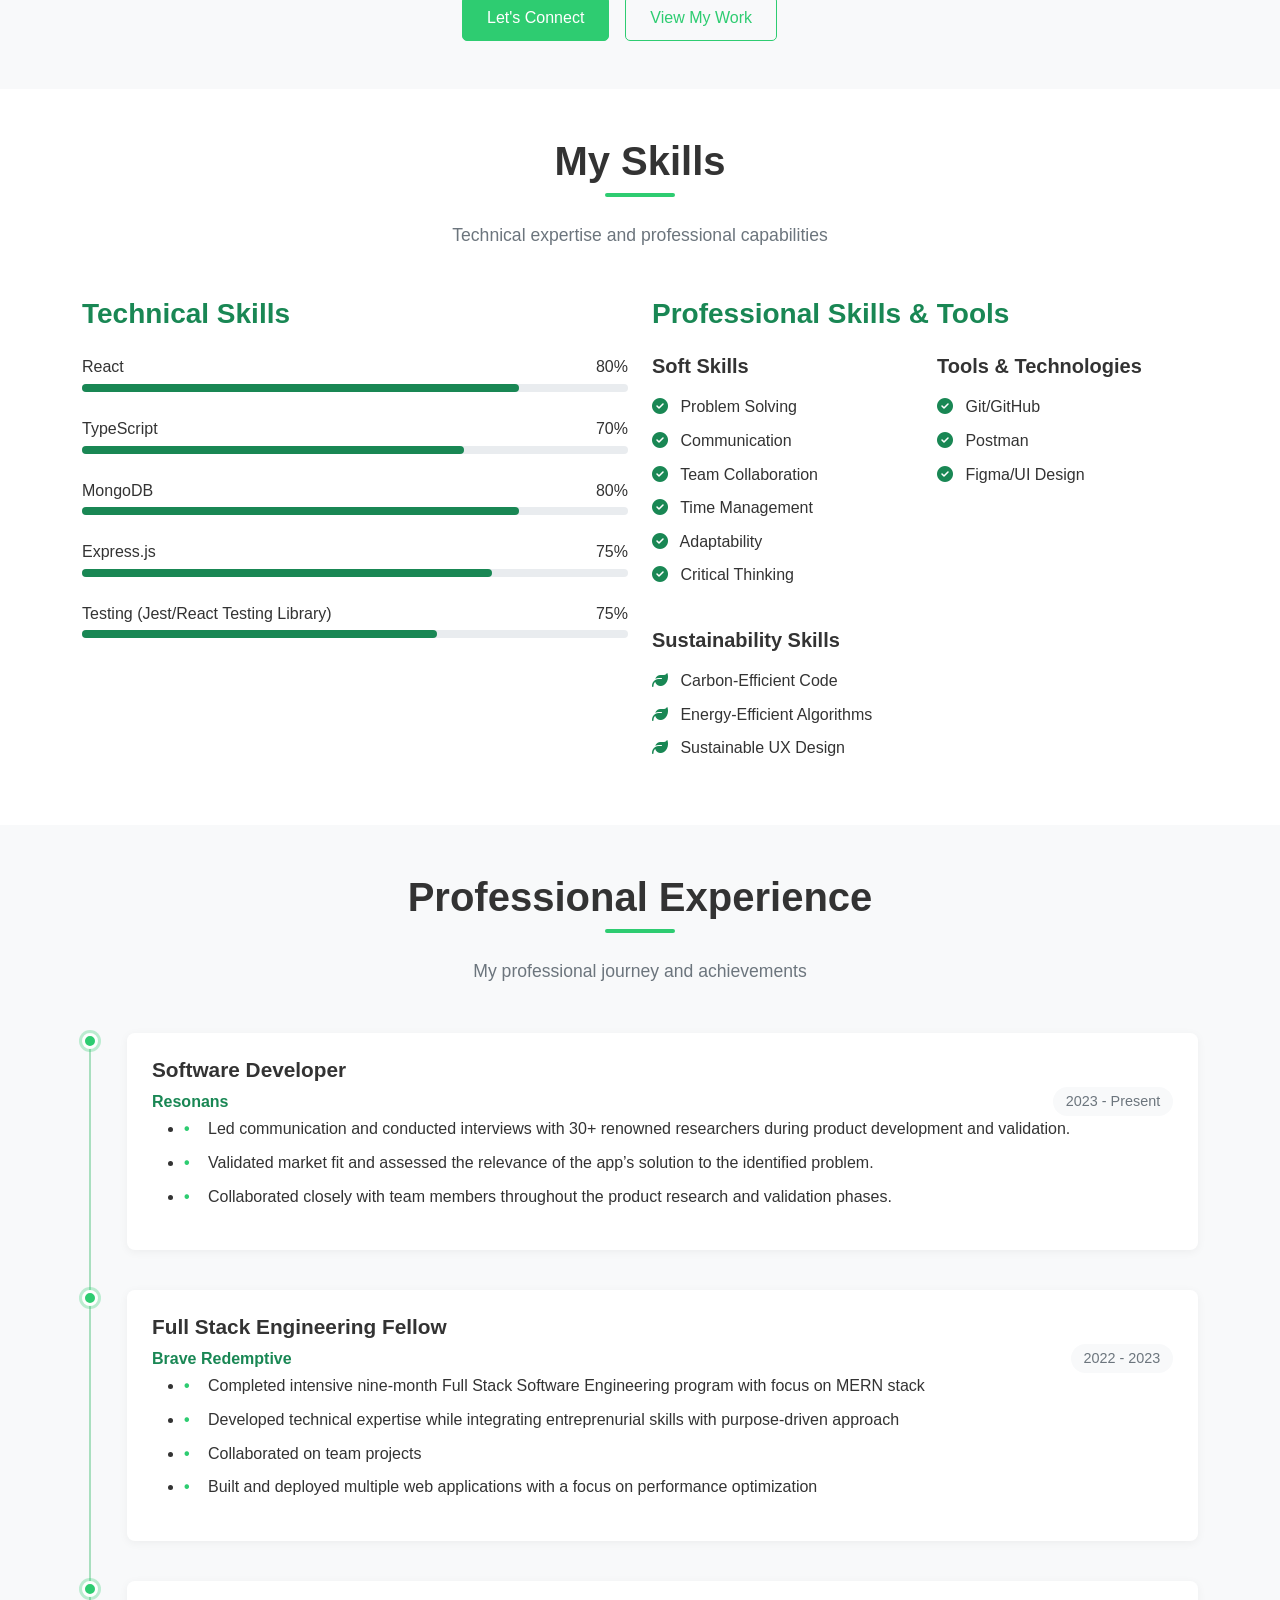
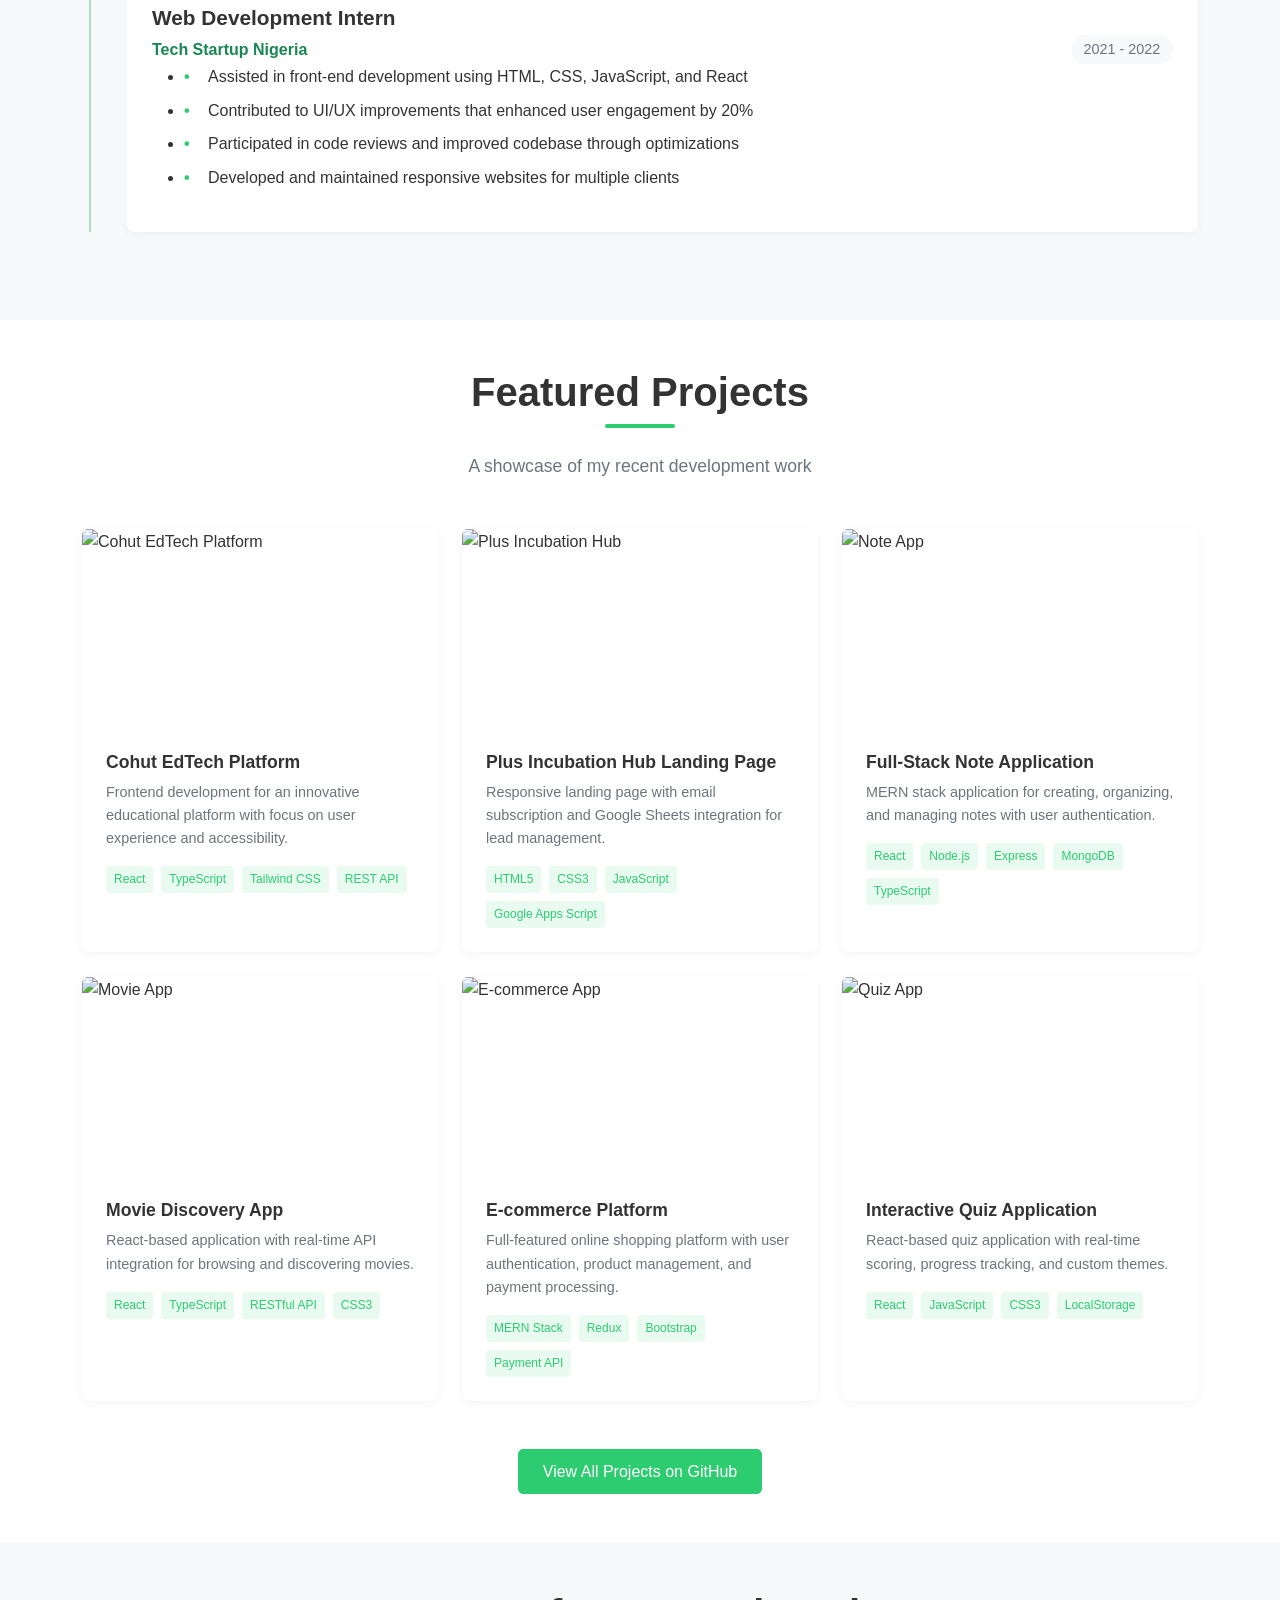
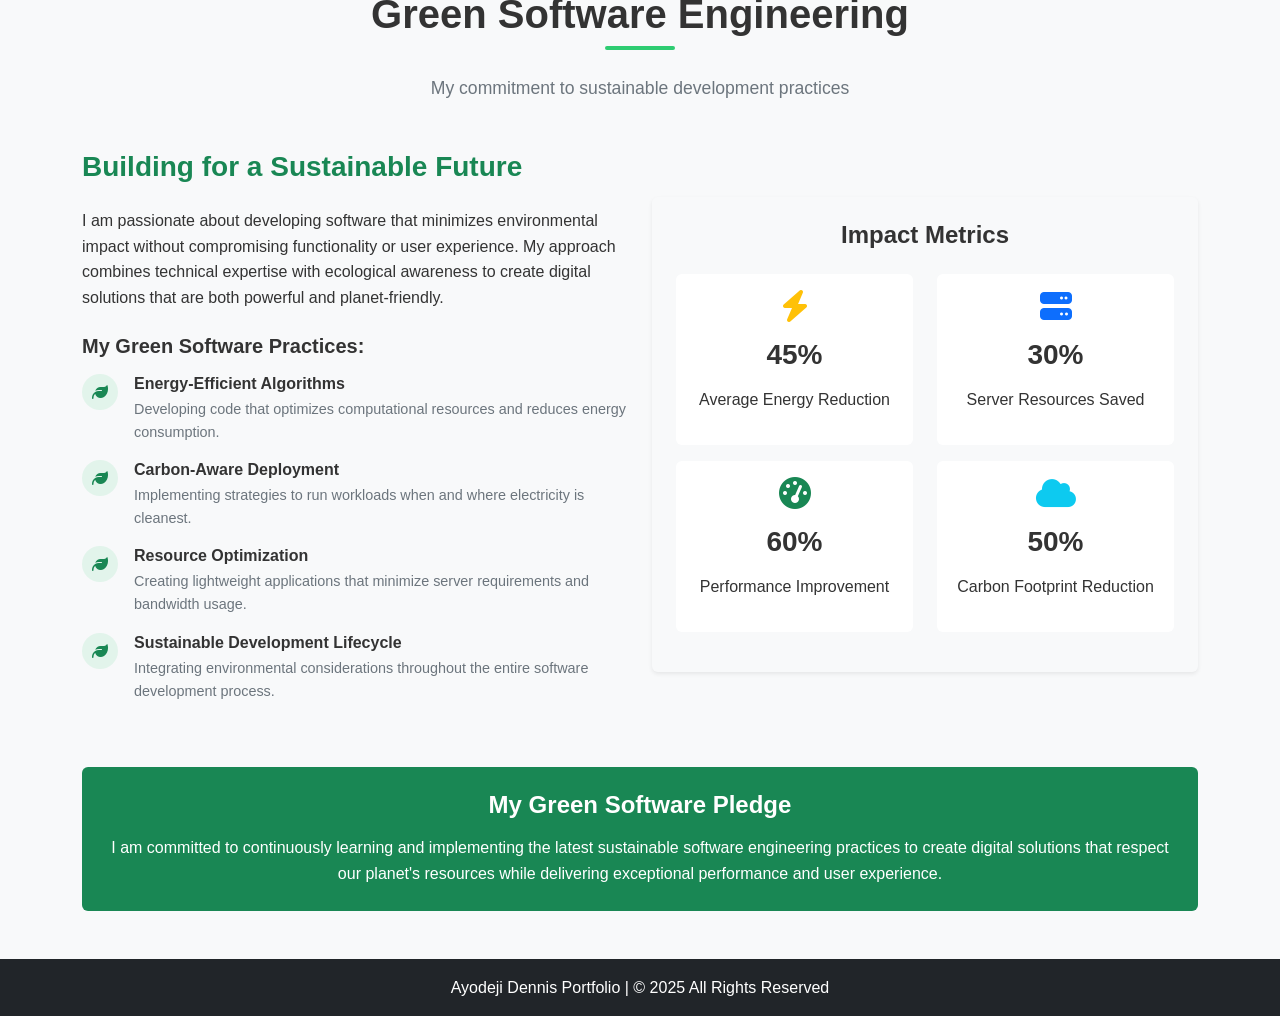
==== commit 06b9b6b3: "portfolio updates" ====
--- a/index.html
+++ b/index.html
@@ -204,7 +204,7 @@
             </div>
           </div>
           
-          <div class="skill-item mb-4">
+          <!-- <div class="skill-item mb-4">
             <div class="d-flex justify-content-between mb-1">
               <span class="fw-medium">Node.js</span>
               <span>75%</span>
@@ -213,7 +213,7 @@
               <div class="progress-bar bg-success" role="progressbar" style="width: 75%" aria-valuenow="75" aria-valuemin="0" aria-valuemax="100"></div>
             </div>
           </div>
-          
+           -->
           <div class="skill-item mb-4">
             <div class="d-flex justify-content-between mb-1">
               <span class="fw-medium">TypeScript</span>
@@ -247,7 +247,7 @@
           <div class="skill-item">
             <div class="d-flex justify-content-between mb-1">
               <span class="fw-medium">Testing (Jest/React Testing Library)</span>
-              <span>65%</span>
+              <span>75%</span>
             </div>
             <div class="progress">
               <div class="progress-bar bg-success" role="progressbar" style="width: 65%" aria-valuenow="65" aria-valuemin="0" aria-valuemax="100"></div>
@@ -331,8 +331,9 @@
                 </div>
                 <div class="timeline-body">
                   <ul class="timeline-list">
-                    <li>Led development of the minimum viable product (MVP) using modern web technologies</li>
-                    <li>Established and maintained relationships with key stakeholders to align technical solutions with business goals</li>
+                    <li>Led communication and conducted interviews with 30+ renowned researchers during product development and validation.</li>
+                    <li>Validated market fit and assessed the relevance of the app’s solution to the identified problem.</li>
+                    <li>Collaborated closely with team members throughout the product research and validation phases.</li>
                   </ul>
                 </div>
               </div>
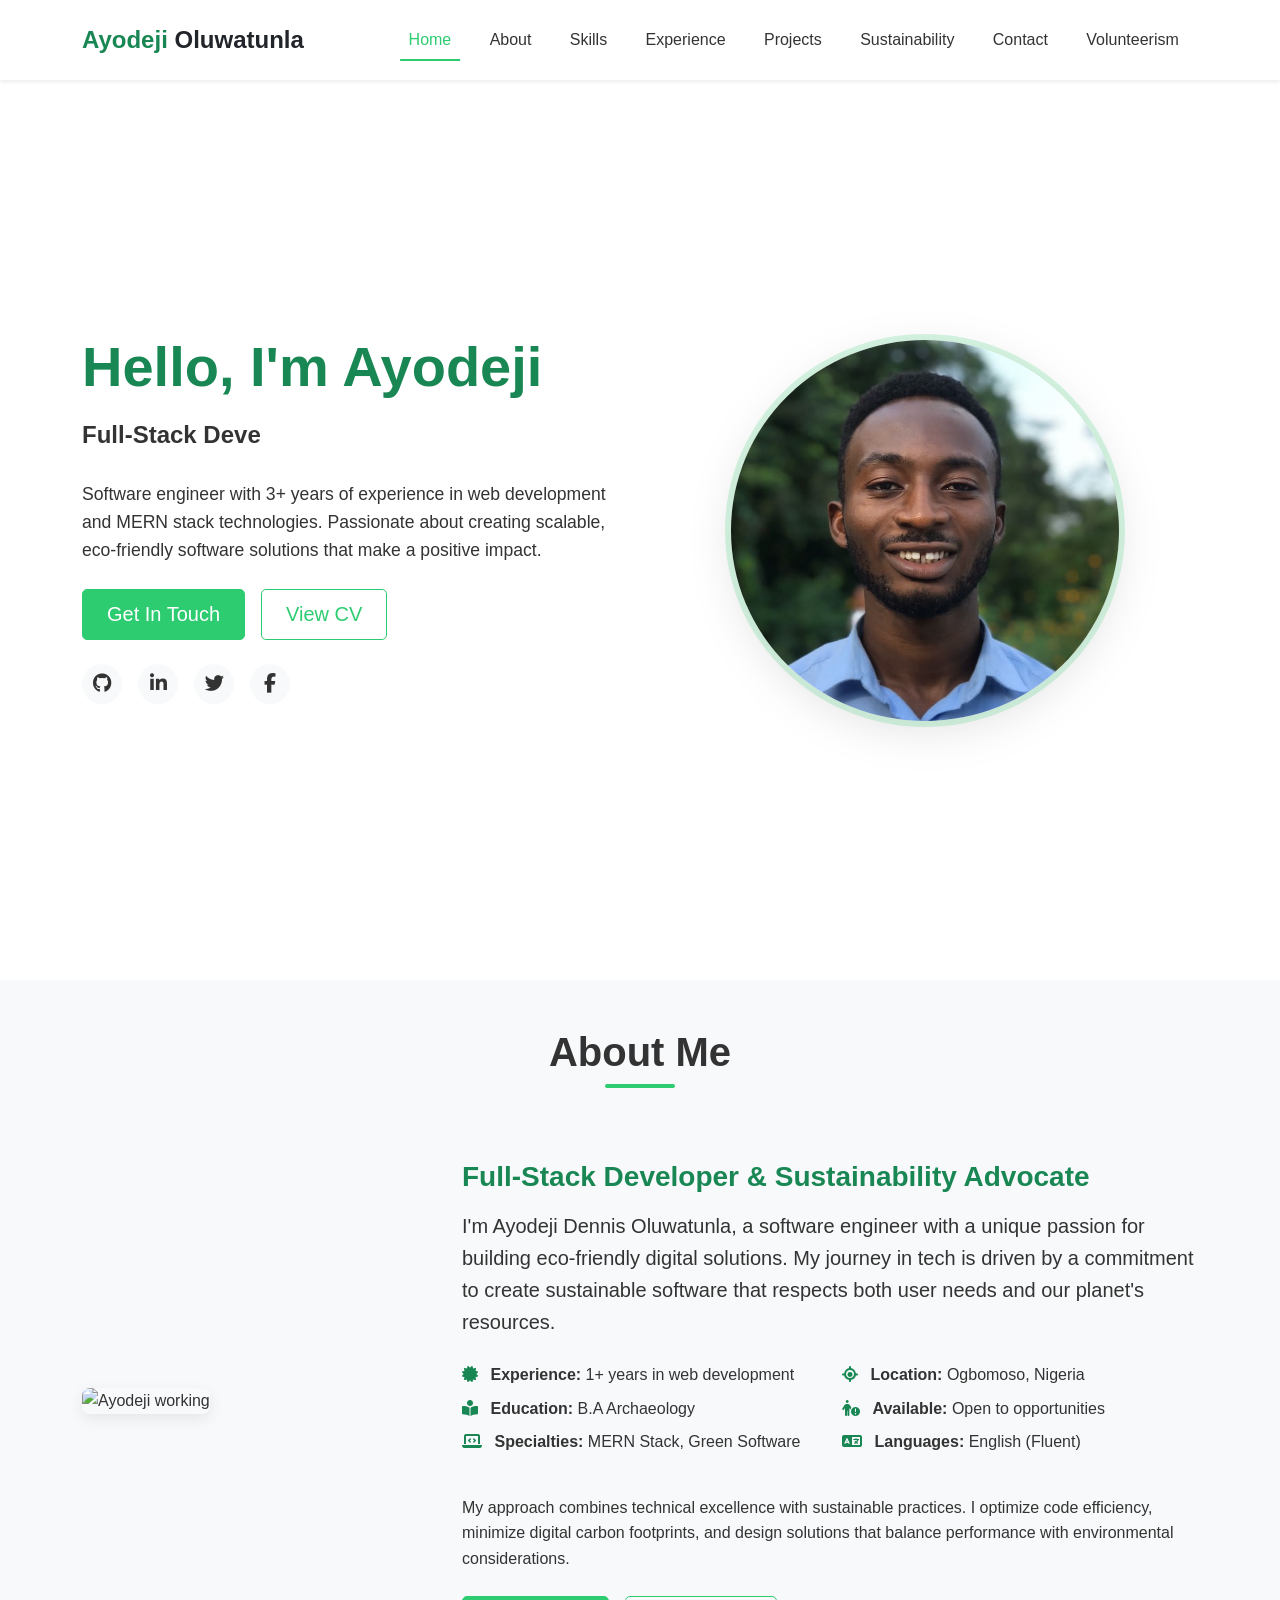
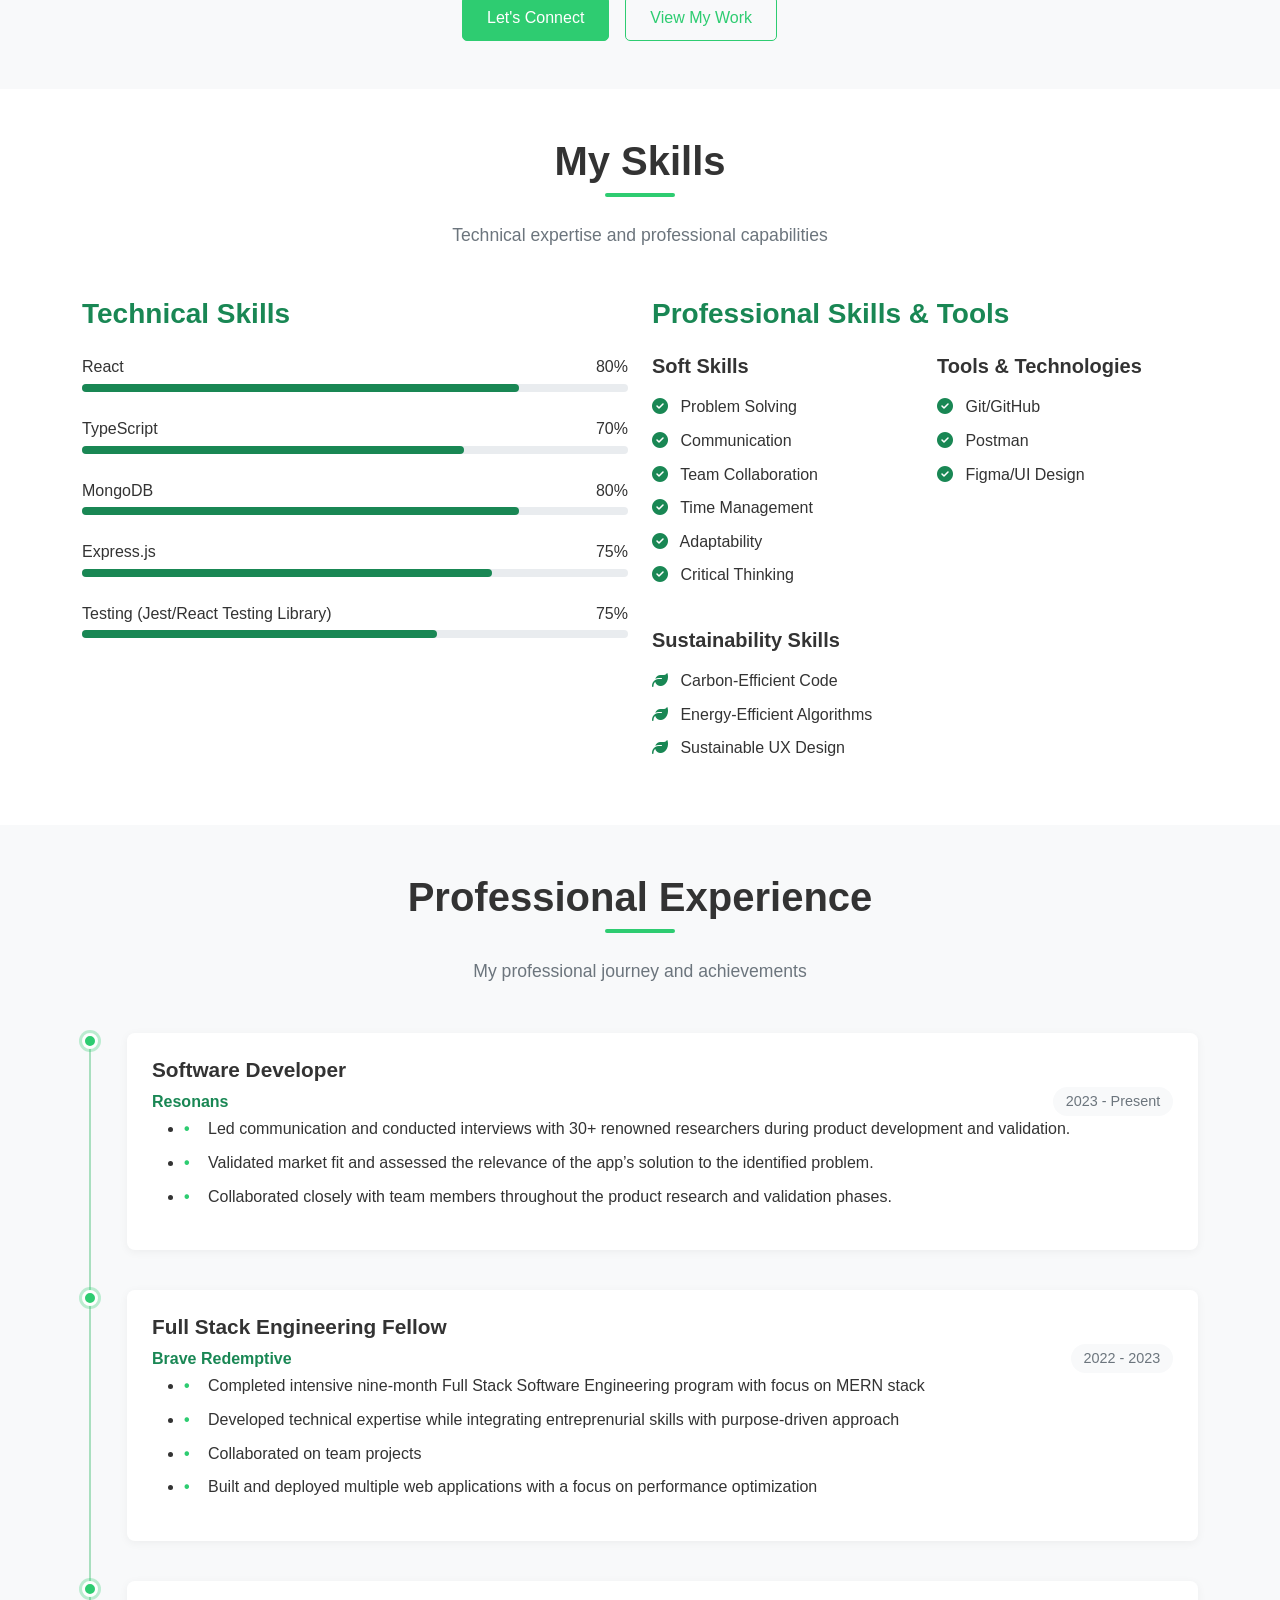
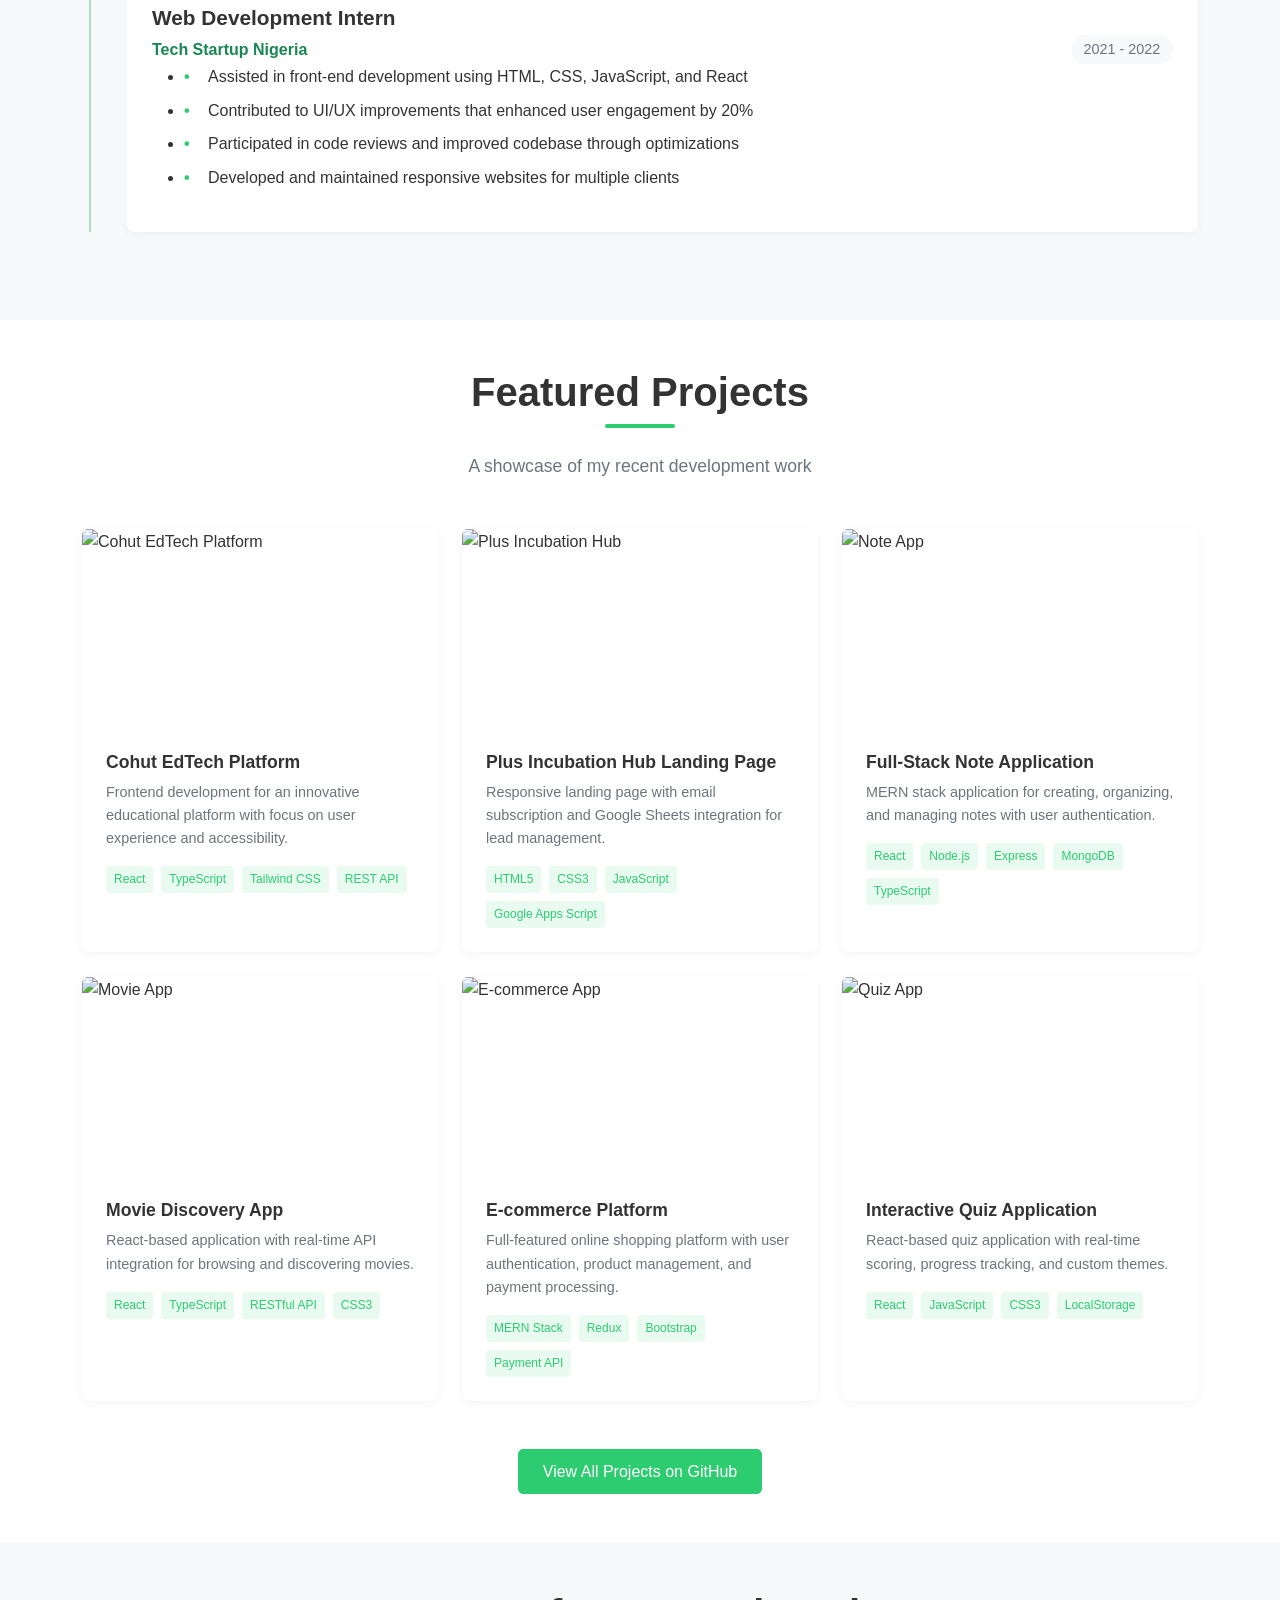
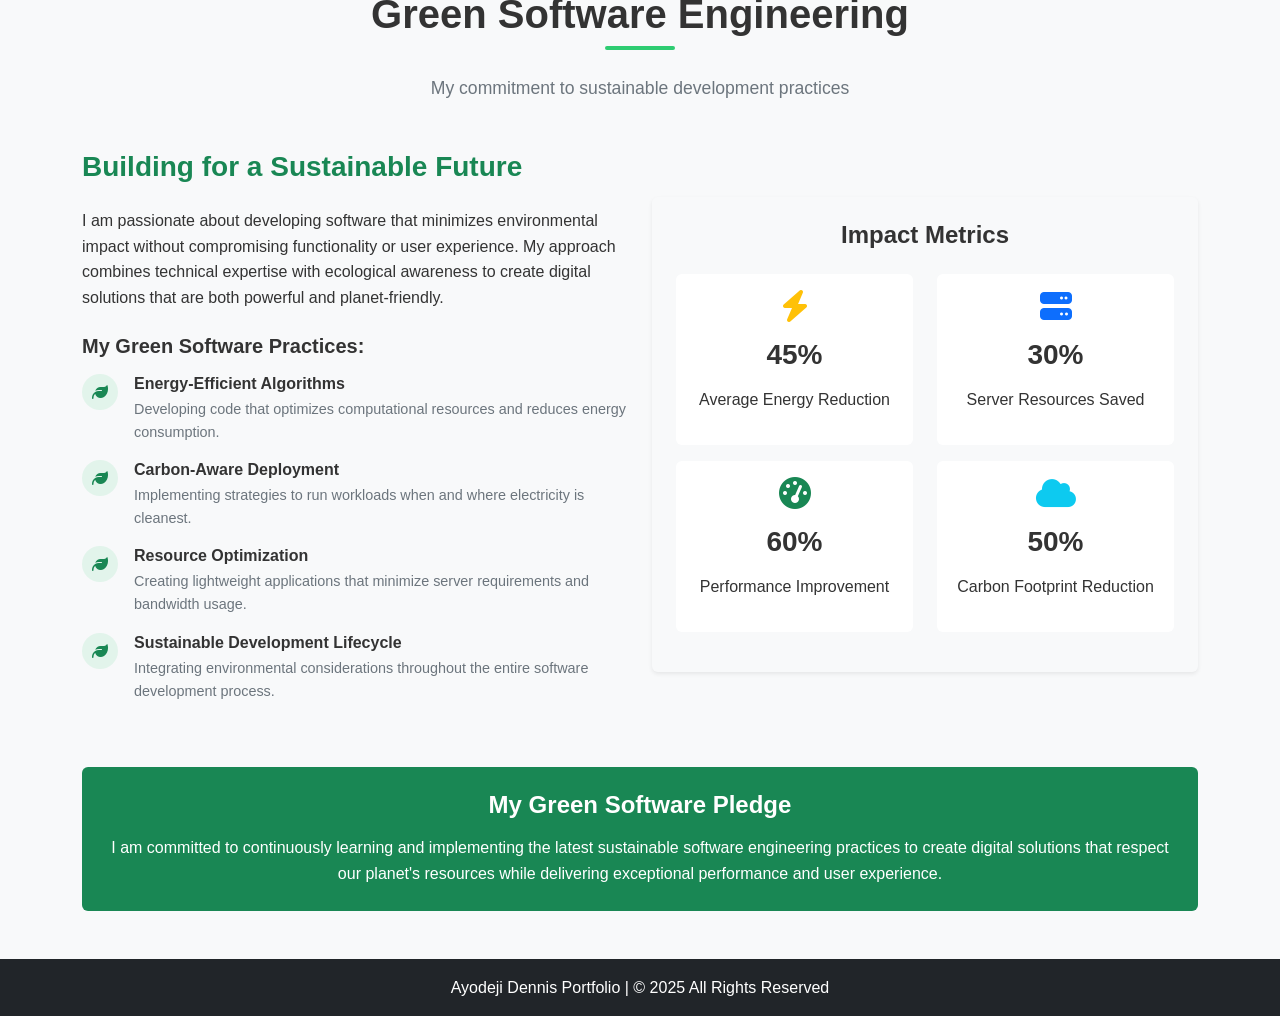
==== commit ed011aae: "update" ====
--- a/index.html
+++ b/index.html
@@ -78,7 +78,7 @@
             <div id="typewriter" class="fs-4 fw-semibold"></div>
           </div>
           <p class="lead mb-4">
-            Software engineer with 1+ years of experience in web development and MERN stack technologies. 
+            Software engineer with 3+ years of experience in web development and MERN stack technologies. 
             Passionate about creating scalable, eco-friendly software solutions that make a positive impact.
           </p>
           
